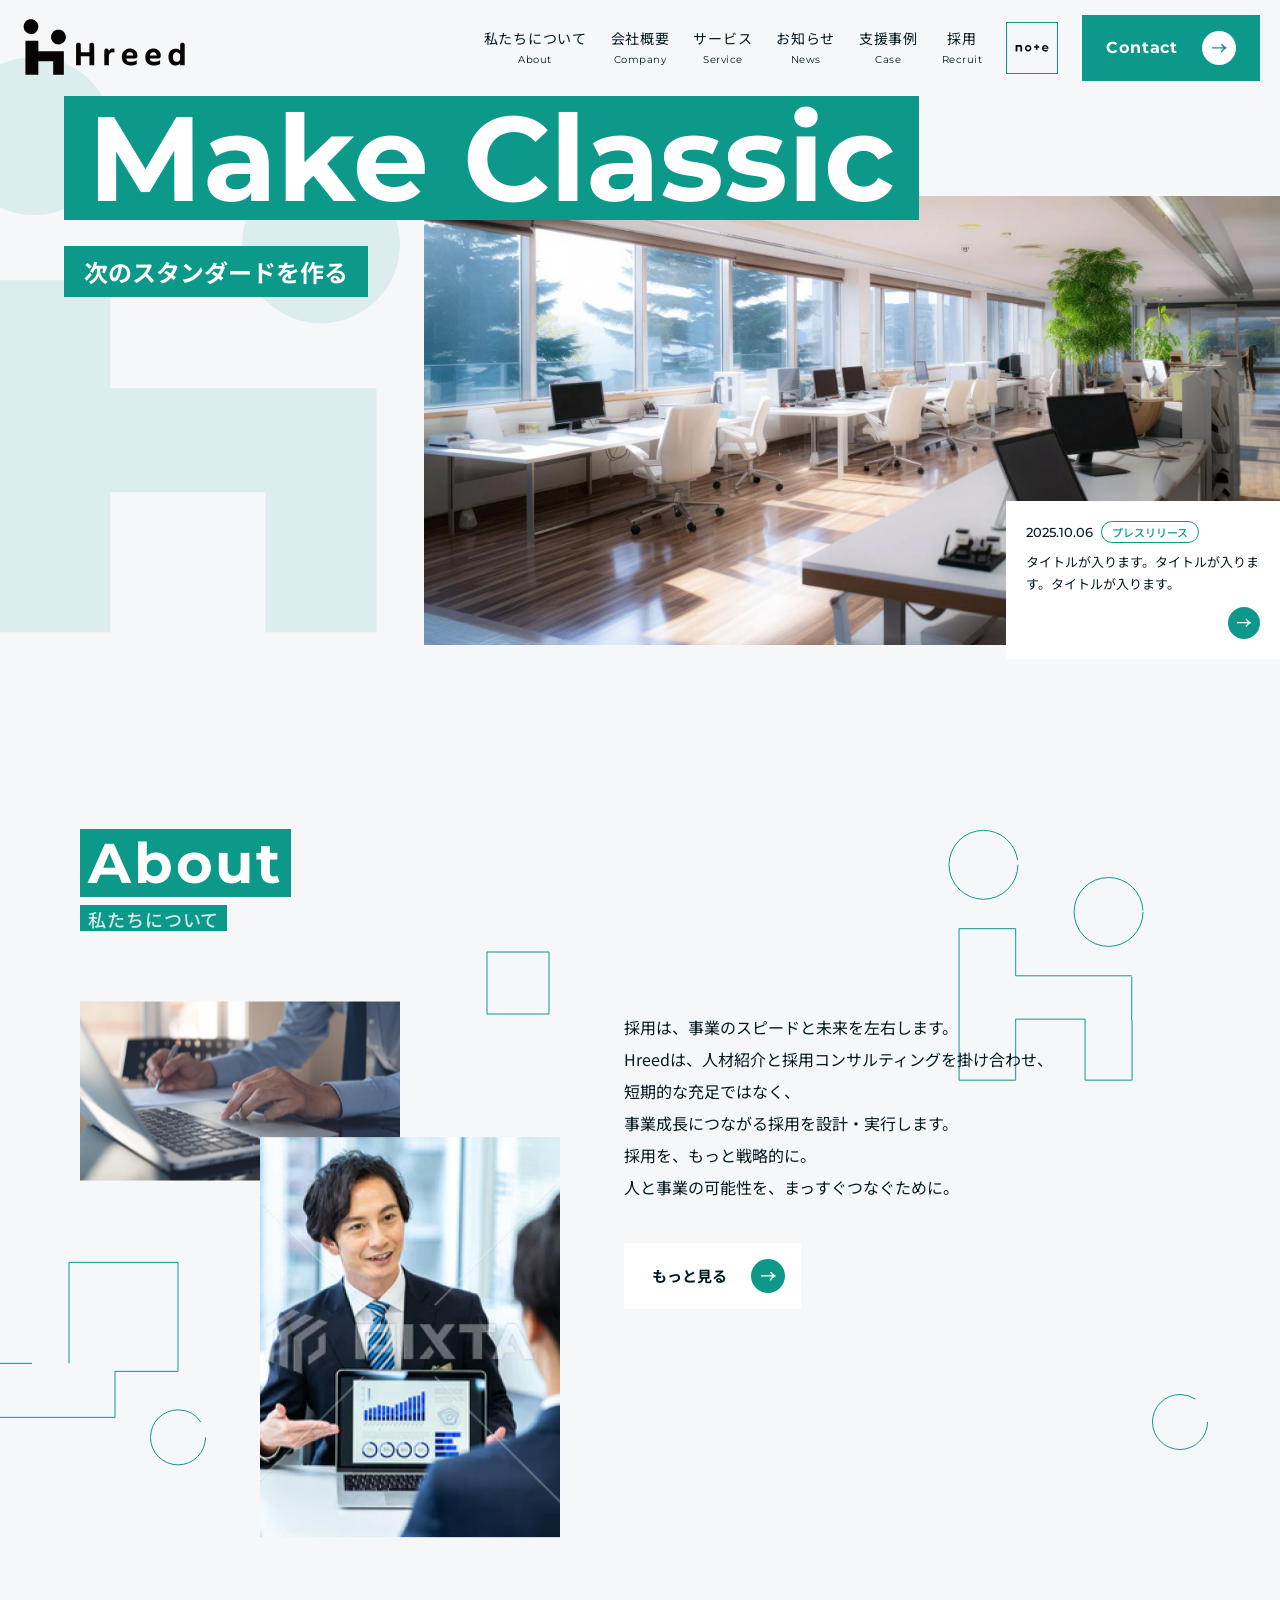
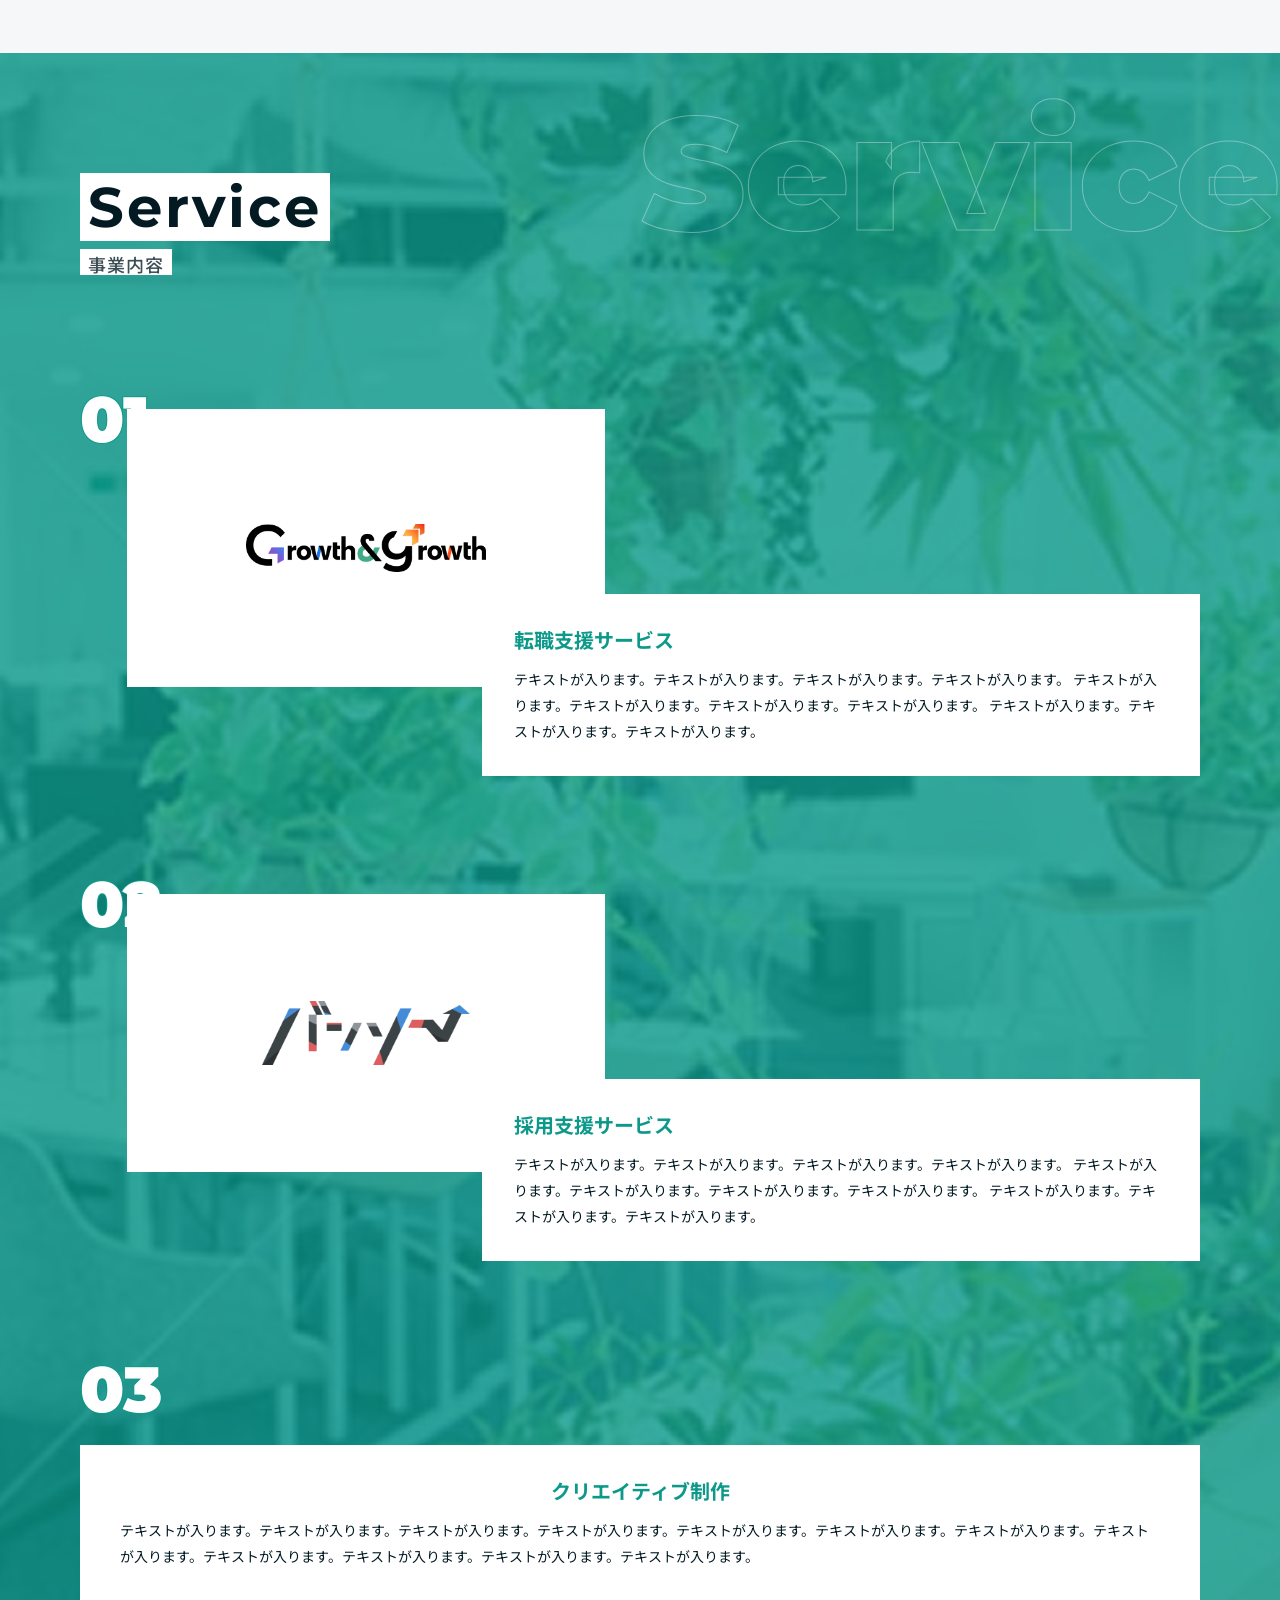
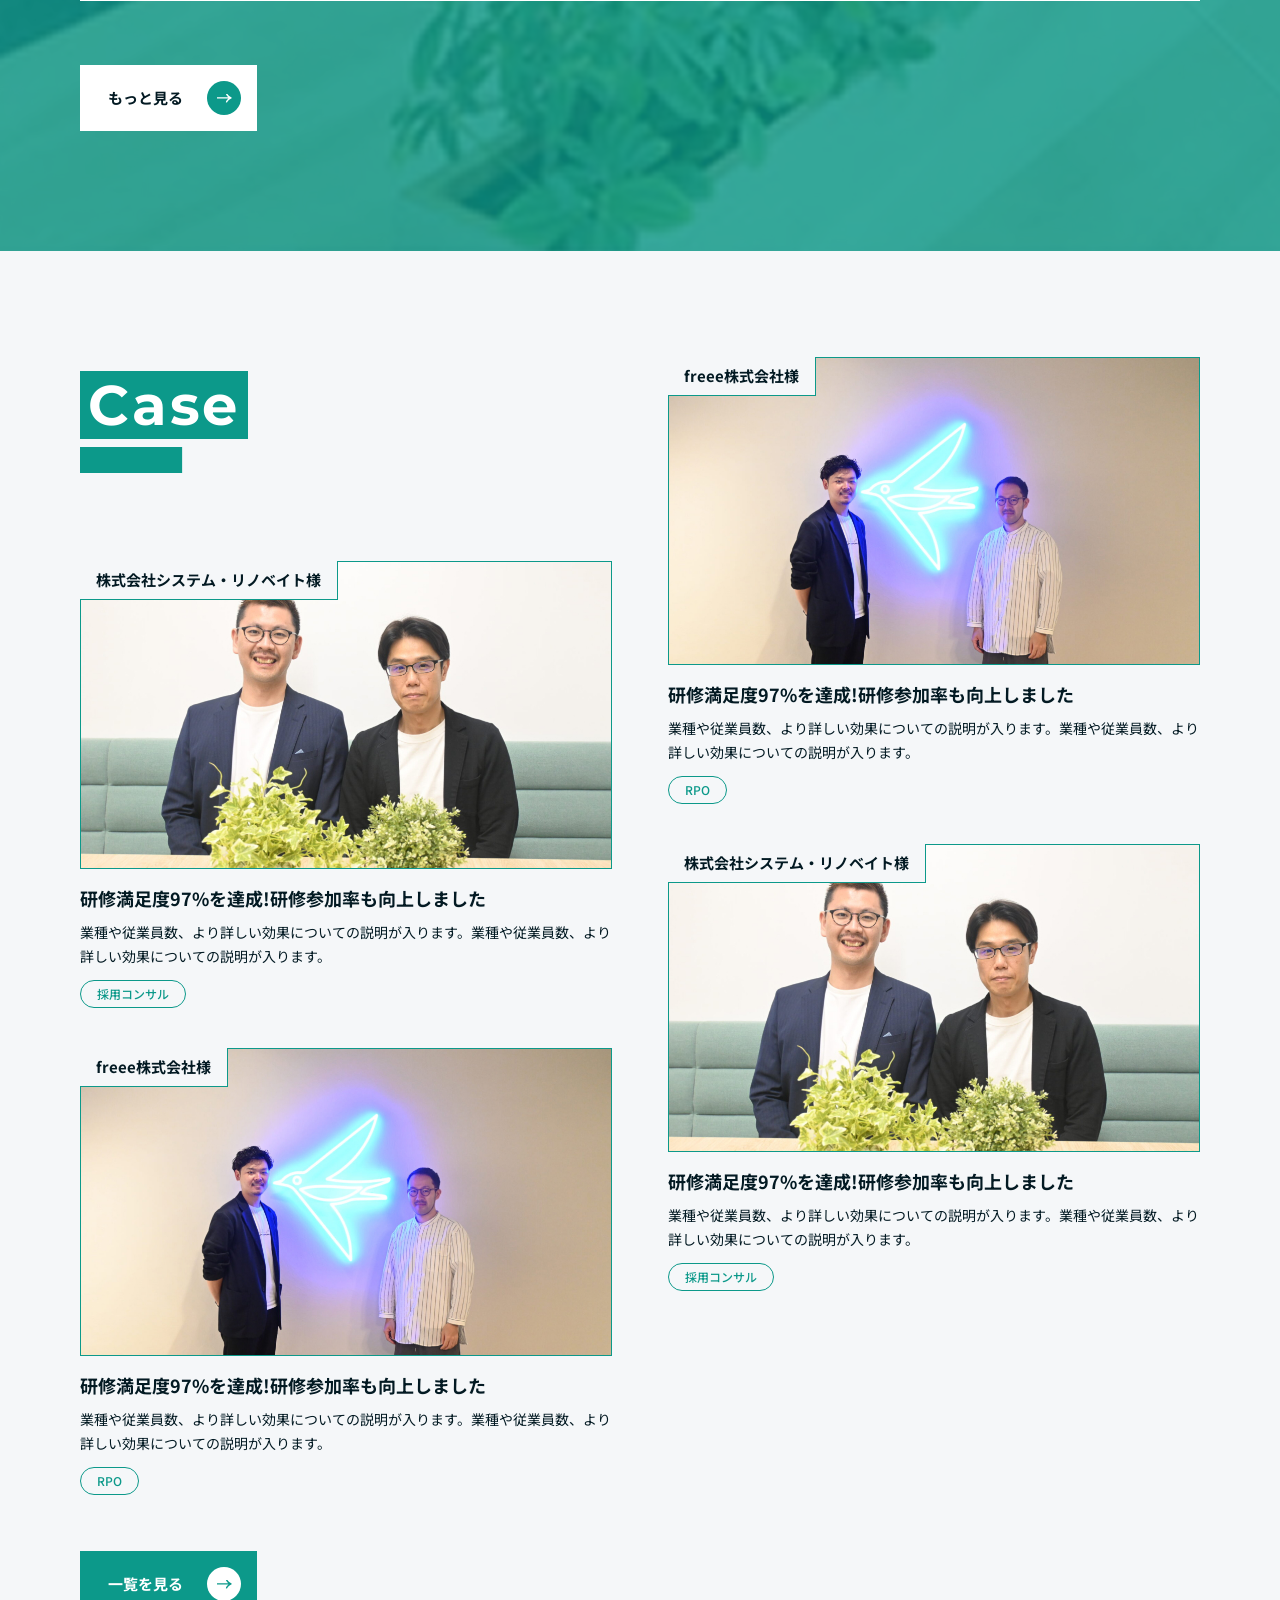
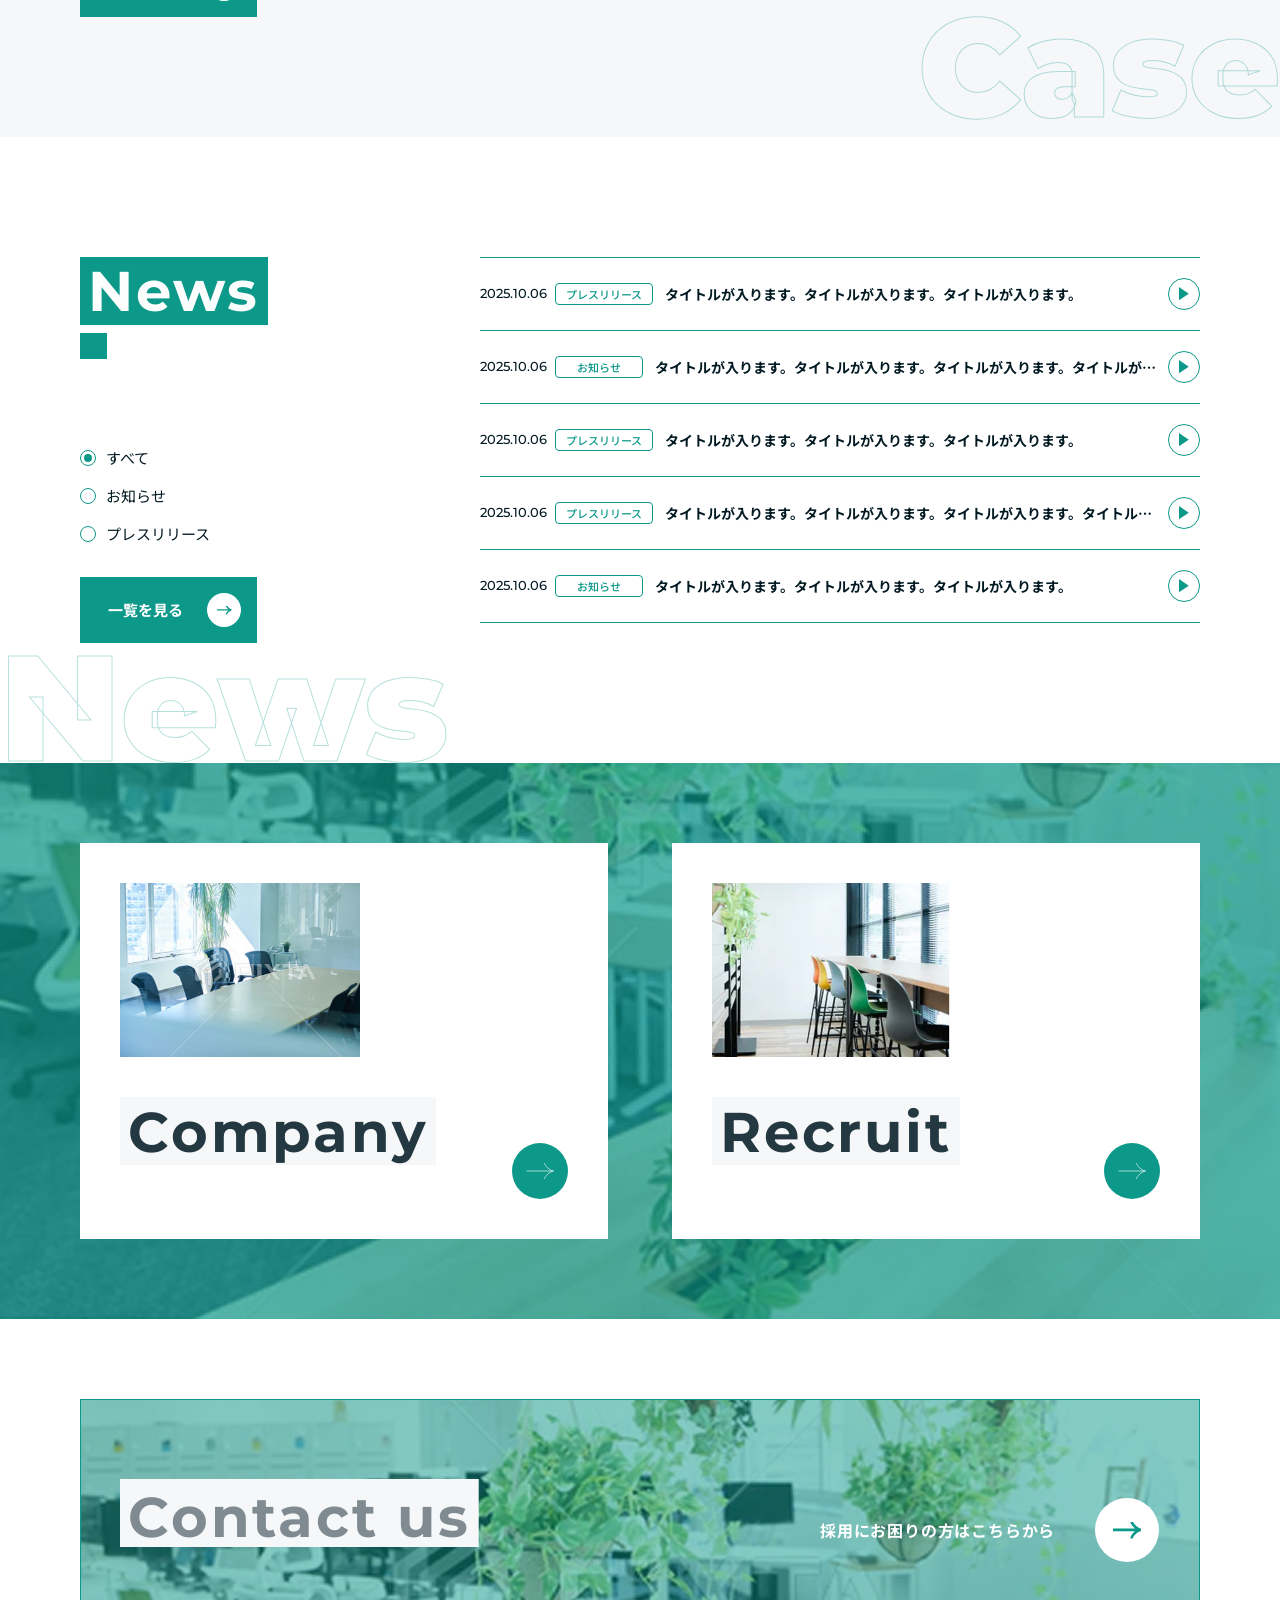
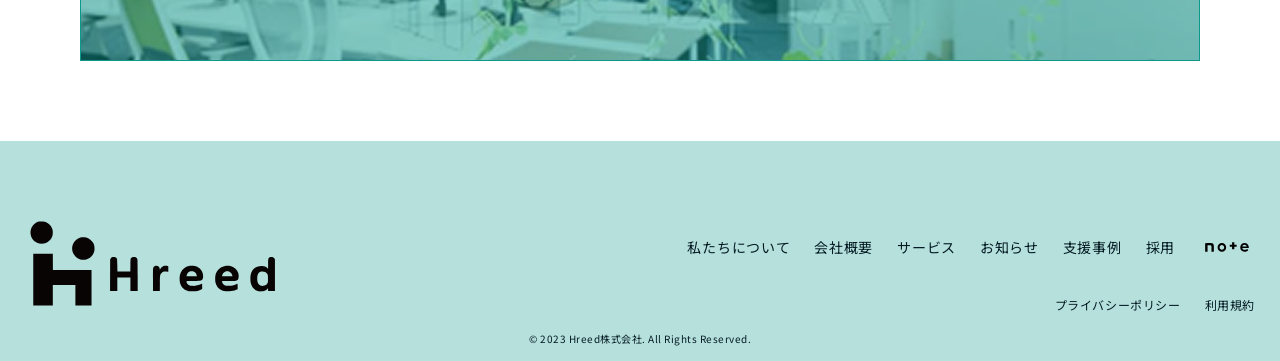
==== index.html @ 7f67ae14 "header/CTA/FV下のお知らせの矢印をもっと見るボタンと同じスライド式に統一 header__contact・header__drawer-contact・cta-banner・mv__new" ====
<!DOCTYPE html>
<html lang="ja">

<head>
  <meta charset="UTF-8">
  <meta name="viewport" content="width=device-width, initial-scale=1.0">
  <link rel="preconnect" href="https://fonts.googleapis.com">
  <link rel="preconnect" href="https://fonts.gstatic.com" crossorigin>
  <link
    href="https://fonts.googleapis.com/css2?family=Montserrat:wght@400;500;600;700;800;900&family=Noto+Sans+JP:wght@400;500;600;700&display=swap"
    rel="stylesheet">
  <link rel="stylesheet" href="./css/swiper-bundle.min.css">
  <link rel="stylesheet" href="./css/style.css">
  <title>Hreed</title>
</head>

<body>
  <div class="opening js-opening" aria-hidden="true">
    <div class="js-opening-stage opening__stage"></div>

    <div class="opening__loader js-opening-loader">
      <p class="opening__loader-percent">
        <span class="js-opening-percent">0</span><span class="opening__loader-percent-sign">%</span>
      </p>
      <div class="opening__loader-bar">
        <div class="opening__loader-bar-fill js-opening-bar-fill"></div>
      </div>
    </div>
  </div>

  <header class="header js-header">
    <div class="header__inner">
      <h1 class="header__logo">
        <a href="./index.html">
          <img src="./img/common/logo.svg" alt="Hreed">
        </a>
      </h1>

      <nav class="header__nav">
        <ul class="header__nav-list">
          <li class="header__nav-item">
            <a href="./about.html" class="header__nav-link">
              <span class="header__nav-link-ja">私たちについて</span>
              <span class="header__nav-link-en">About</span>
            </a>
          </li>
          <li class="header__nav-item">
            <a href="./company.html" class="header__nav-link">
              <span class="header__nav-link-ja">会社概要</span>
              <span class="header__nav-link-en">Company</span>
            </a>
          </li>
          <li class="header__nav-item">
            <a href="./service.html" class="header__nav-link">
              <span class="header__nav-link-ja">サービス</span>
              <span class="header__nav-link-en">Service</span>
            </a>
          </li>
          <li class="header__nav-item">
            <a href="./news.html" class="header__nav-link">
              <span class="header__nav-link-ja">お知らせ</span>
              <span class="header__nav-link-en">News</span>
            </a>
          </li>
          <li class="header__nav-item">
            <a href="./case.html" class="header__nav-link">
              <span class="header__nav-link-ja">支援事例</span>
              <span class="header__nav-link-en">Case</span>
            </a>
          </li>
          <li class="header__nav-item">
            <a href="./recruit.html" class="header__nav-link">
              <span class="header__nav-link-ja">採用</span>
              <span class="header__nav-link-en">Recruit</span>
            </a>
          </li>
        </ul>
      </nav>

      <div class="header__side">
        <a href="https://note.com/" class="header__note" target="_blank" rel="noopener noreferrer">
          <img src="./img/common/icon-note.svg" alt="note">
        </a>
        <a href="./contact.html" class="header__contact">
          Contact
          <span class="btn-more__arrow" aria-hidden="true">
            <img src="./img/common/arrow-green.svg" alt="矢印アイコン" class="btn-more__arrow-icon btn-more__arrow-icon--current">
            <img src="./img/common/arrow-green.svg" alt="" class="btn-more__arrow-icon btn-more__arrow-icon--next">
          </span>
        </a>
      </div>

      <button type="button" class="header__hamburger js-hamburger" aria-label="メニューを開閉する">
        <span class="header__hamburger-line"></span>
        <span class="header__hamburger-line"></span>
        <span class="header__hamburger-line"></span>
      </button>
    </div>

    <div class="header__drawer js-drawer">
      <nav class="header__drawer-nav">
        <ul class="header__drawer-list">
          <li class="header__drawer-item">
            <a href="./about.html" class="header__drawer-link">
              <span class="header__drawer-link-ja">私たちについて</span>
              <span class="header__drawer-link-en">About</span>
            </a>
          </li>
          <li class="header__drawer-item">
            <a href="./company.html" class="header__drawer-link">
              <span class="header__drawer-link-ja">会社概要</span>
              <span class="header__drawer-link-en">Company</span>
            </a>
          </li>
          <li class="header__drawer-item">
            <a href="./service.html" class="header__drawer-link">
              <span class="header__drawer-link-ja">サービス</span>
              <span class="header__drawer-link-en">Service</span>
            </a>
          </li>
          <li class="header__drawer-item">
            <a href="./news.html" class="header__drawer-link">
              <span class="header__drawer-link-ja">お知らせ</span>
              <span class="header__drawer-link-en">News</span>
            </a>
          </li>
          <li class="header__drawer-item">
            <a href="./case.html" class="header__drawer-link">
              <span class="header__drawer-link-ja">支援事例</span>
              <span class="header__drawer-link-en">Case</span>
            </a>
          </li>
          <li class="header__drawer-item">
            <a href="./recruit.html" class="header__drawer-link">
              <span class="header__drawer-link-ja">採用</span>
              <span class="header__drawer-link-en">Recruit</span>
            </a>
          </li>
        </ul>
      </nav>

      <div class="header__drawer-side">
        <a href="https://note.com/" class="header__drawer-note" target="_blank" rel="noopener noreferrer">
          <img src="./img/common/icon-note.svg" alt="note">
        </a>
        <a href="./contact.html" class="header__drawer-contact">
          Contact
          <span class="btn-more__arrow" aria-hidden="true">
            <img src="./img/common/arrow-green.svg" alt="矢印アイコン" class="btn-more__arrow-icon btn-more__arrow-icon--current">
            <img src="./img/common/arrow-green.svg" alt="" class="btn-more__arrow-icon btn-more__arrow-icon--next">
          </span>
        </a>
      </div>
    </div>
  </header>

  <main>
  <!-- ================= MV ================= -->
  <section class="mv">
    <img class="mv__deco" src="./img/top/mv-deco.svg" alt="" aria-hidden="true">

    <div class="mv__inner">
      <h1 class="mv__head">Make Classic</h1>

      <div class="mv__row">
        <p class="mv__tag">次のスタンダードを作る</p>

        <div class="mv__media">
          <img class="mv__photo" src="./img/top/mv-photo.jpg" alt="Hreedのオフィス風景">

          <div class="mv__news">
            <div class="mv__news-meta">
              <time class="mv__news-date">2025.10.06</time>
              <span class="mv__news-tag">プレスリリース</span>
            </div>
            <p class="mv__news-text">タイトルが入ります。タイトルが入ります。タイトルが入ります。</p>
            <span class="mv__news-arrow btn-more__arrow" aria-hidden="true">
              <img src="./img/common/arrow-white.svg" alt="" class="btn-more__arrow-icon btn-more__arrow-icon--current">
              <img src="./img/common/arrow-white.svg" alt="" class="btn-more__arrow-icon btn-more__arrow-icon--next">
            </span>
          </div>
        </div>
      </div>
    </div>
  </section>

  <!-- ================= About ================= -->
  <section class="about">
    <div class="inner about__inner">
      <div class="about__deco" aria-hidden="true">
        <svg class="about__deco-svg about__deco-svg--square" viewBox="0 0 64 64">
          <rect class="js-draw" x="1" y="1" width="62" height="62" />
        </svg>

        <svg class="about__deco-svg about__deco-svg--top" viewBox="0 0 194 251">
          <path class="js-draw"
            d="M182.726 145.442H66.6885V98.3027H10.0654V249.811H66.6885V188.77H136.052V249.771H183.052V189.771H182.726V145.442Z" />
          <circle class="js-draw" cx="159.552" cy="81.589" r="34.448" />
          <circle class="js-draw" cx="34.448" cy="34.448" r="34.448" />
        </svg>

        <svg class="about__deco-svg about__deco-svg--bottom" viewBox="0 0 246 203">
          <path class="js-draw" d="M109 101V0H218V109H155V155H0V101H109Z" />
          <circle class="js-draw" cx="218" cy="175" r="27.5" />
        </svg>

        <svg class="about__deco-svg about__deco-svg--lone" viewBox="0 0 56 56">
          <circle class="js-draw" cx="28" cy="28" r="27.5" />
        </svg>
      </div>

      <div class="about__head sec-title">
        <h2 class="sec-title__en"><span class="sec-title__text">About</span></h2>
        <p class="sec-title__ja"><span class="sec-title__text">私たちについて</span></p>
      </div>

      <div class="about__body">
        <div class="about__photos">
          <img class="about__photo about__photo--1" src="./img/top/about-photo-sub.jpg" alt="">
          <img class="about__photo about__photo--2" src="./img/top/about-photo-main.jpg" alt="採用コンサルティングの様子">
        </div>

        <div class="about__content">
          <p class="about__text">
            採用は、事業のスピードと未来を左右します。<br>
            Hreedは、人材紹介と採用コンサルティングを掛け合わせ、<br>
            短期的な充足ではなく、<br>
            事業成長につながる採用を設計・実行します。<br>
            採用を、もっと戦略的に。<br>
            人と事業の可能性を、まっすぐつなぐために。
          </p>
          <a href="#" class="about__more btn-more">
            もっと見る
            <span class="btn-more__arrow" aria-hidden="true">
              <img src="./img/common/arrow-white.svg" alt="矢印アイコン" class="btn-more__arrow-icon btn-more__arrow-icon--current">
              <img src="./img/common/arrow-white.svg" alt="" class="btn-more__arrow-icon btn-more__arrow-icon--next">
            </span>
          </a>
        </div>
      </div>
    </div>
  </section>

  <!-- ================= Service ================= -->
  <section class="service">
    <div class="service__bg">
      <img class="service__bg-img" src="./img/top/service-bg.jpg" alt="">
    </div>
    <p class="service__watermark" aria-hidden="true">Service</p>

    <div class="inner">
      <div class="service__head sec-title sec-title--reverse">
        <h2 class="sec-title__en"><span class="sec-title__text">Service</span></h2>
        <p class="sec-title__ja"><span class="sec-title__text">事業内容</span></p>
      </div>

      <ul class="service__list">
        <li class="service__item">
          <span class="service__num">01</span>
          <div class="service__cards">
            <div class="service__logo">
              <img class="service__logo-img" src="./img/top/service-logo-growth.png" alt="Growth&amp;Growth">
            </div>
            <div class="service__body">
              <h3 class="service__body-title">転職支援サービス</h3>
              <p class="service__body-text">
                テキストが入ります。テキストが入ります。テキストが入ります。テキストが入ります。
                テキストが入ります。テキストが入ります。テキストが入ります。テキストが入ります。
                テキストが入ります。テキストが入ります。テキストが入ります。
              </p>
            </div>
          </div>
        </li>

        <li class="service__item">
          <span class="service__num">02</span>
          <div class="service__cards">
            <div class="service__logo">
              <img class="service__logo-img" src="./img/top/service-logo-banson.png" alt="バーソン">
            </div>
            <div class="service__body">
              <h3 class="service__body-title">採用支援サービス</h3>
              <p class="service__body-text">
                テキストが入ります。テキストが入ります。テキストが入ります。テキストが入ります。
                テキストが入ります。テキストが入ります。テキストが入ります。テキストが入ります。
                テキストが入ります。テキストが入ります。テキストが入ります。
              </p>
            </div>
          </div>
        </li>

        <li class="service__item service__item--wide">
          <span class="service__num">03</span>
          <div class="service__body service__body--wide">
            <h3 class="service__body-title service__body-title--center">クリエイティブ制作</h3>
            <p class="service__body-text">
              テキストが入ります。テキストが入ります。テキストが入ります。テキストが入ります。テキストが入ります。テキストが入ります。テキストが入ります。テキストが入ります。テキストが入ります。テキストが入ります。テキストが入ります。テキストが入ります。
            </p>
          </div>
        </li>
      </ul>

      <a href="#" class="service__more btn-more">
        もっと見る
        <span class="btn-more__arrow" aria-hidden="true">
          <img src="./img/common/arrow-white.svg" alt="矢印アイコン" class="btn-more__arrow-icon btn-more__arrow-icon--current">
          <img src="./img/common/arrow-white.svg" alt="" class="btn-more__arrow-icon btn-more__arrow-icon--next">
        </span>
      </a>
    </div>
  </section>

  <!-- ================= Case ================= -->
  <section class="case">
    <div class="inner">
      <div class="case__head sec-title">
        <h2 class="sec-title__en"><span class="sec-title__text">Case</span></h2>
        <p class="sec-title__ja"><span class="sec-title__text">ご支援事例</span></p>
      </div>

      <div class="case__grid">
        <div class="case__col">
          <article class="case__card">
            <p class="case__client">株式会社システム・リノベイト様</p>
            <img class="case__photo" src="./img/top/case-photo-systemrenovate.jpg" alt="株式会社システム・リノベイト様">
            <h3 class="case__card-title">研修満足度97%を達成!研修参加率も向上しました</h3>
            <p class="case__card-text">業種や従業員数、より詳しい効果についての説明が入ります。業種や従業員数、より詳しい効果についての説明が入ります。</p>
            <span class="case__pill">採用コンサル</span>
          </article>

          <article class="case__card">
            <p class="case__client">freee株式会社様</p>
            <img class="case__photo" src="./img/top/case-photo-freee.jpg" alt="freee株式会社様">
            <h3 class="case__card-title">研修満足度97%を達成!研修参加率も向上しました</h3>
            <p class="case__card-text">業種や従業員数、より詳しい効果についての説明が入ります。業種や従業員数、より詳しい効果についての説明が入ります。</p>
            <span class="case__pill">RPO</span>
          </article>
        </div>

        <div class="case__col case__col--offset">
          <article class="case__card">
            <p class="case__client">freee株式会社様</p>
            <img class="case__photo" src="./img/top/case-photo-freee.jpg" alt="freee株式会社様">
            <h3 class="case__card-title">研修満足度97%を達成!研修参加率も向上しました</h3>
            <p class="case__card-text">業種や従業員数、より詳しい効果についての説明が入ります。業種や従業員数、より詳しい効果についての説明が入ります。</p>
            <span class="case__pill">RPO</span>
          </article>

          <article class="case__card">
            <p class="case__client">株式会社システム・リノベイト様</p>
            <img class="case__photo" src="./img/top/case-photo-systemrenovate.jpg" alt="株式会社システム・リノベイト様">
            <h3 class="case__card-title">研修満足度97%を達成!研修参加率も向上しました</h3>
            <p class="case__card-text">業種や従業員数、より詳しい効果についての説明が入ります。業種や従業員数、より詳しい効果についての説明が入ります。</p>
            <span class="case__pill">採用コンサル</span>
          </article>
        </div>
      </div>

      <a href="#" class="case__more btn-more btn-more--solid">
        一覧を見る
        <span class="btn-more__arrow" aria-hidden="true">
          <img src="./img/common/arrow-green.svg" alt="矢印アイコン" class="btn-more__arrow-icon btn-more__arrow-icon--current">
          <img src="./img/common/arrow-green.svg" alt="" class="btn-more__arrow-icon btn-more__arrow-icon--next">
        </span>
      </a>
    </div>
    <p class="case__watermark" aria-hidden="true">Case</p>
  </section>

  <!-- ================= News ================= -->
  <section class="news">
    <div class="inner">
      <div class="news__grid">
        <div class="news__side">
          <div class="news__head sec-title">
            <h2 class="sec-title__en"><span class="sec-title__text">News</span></h2>
            <p class="sec-title__ja"><span class="sec-title__text">お知らせ</span></p>
          </div>

          <ul class="news__filter">
            <li class="news__filter-item">
              <label class="news__filter-label">
                <input type="radio" name="news-category" class="news__filter-input" checked>
                <span class="news__filter-radio" aria-hidden="true"></span>
                すべて
              </label>
            </li>
            <li class="news__filter-item">
              <label class="news__filter-label">
                <input type="radio" name="news-category" class="news__filter-input">
                <span class="news__filter-radio" aria-hidden="true"></span>
                お知らせ
              </label>
            </li>
            <li class="news__filter-item">
              <label class="news__filter-label">
                <input type="radio" name="news-category" class="news__filter-input">
                <span class="news__filter-radio" aria-hidden="true"></span>
                プレスリリース
              </label>
            </li>
          </ul>

          <a href="#" class="news__more btn-more btn-more--solid">
            一覧を見る
            <span class="btn-more__arrow" aria-hidden="true">
              <img src="./img/common/arrow-green.svg" alt="矢印アイコン" class="btn-more__arrow-icon btn-more__arrow-icon--current">
              <img src="./img/common/arrow-green.svg" alt="" class="btn-more__arrow-icon btn-more__arrow-icon--next">
            </span>
          </a>
        </div>

        <ul class="news__list">
          <li class="news__item">
            <a href="#" class="news__item-link">
              <div class="news__item-meta">
                <time class="news__item-date">2025.10.06</time>
                <span class="news__item-tag">プレスリリース</span>
              </div>
              <p class="news__item-text">タイトルが入ります。タイトルが入ります。タイトルが入ります。</p>
              <span class="news__item-arrow" aria-hidden="true"></span>
            </a>
          </li>
          <li class="news__item">
            <a href="#" class="news__item-link">
              <div class="news__item-meta">
                <time class="news__item-date">2025.10.06</time>
                <span class="news__item-tag">お知らせ</span>
              </div>
              <p class="news__item-text">タイトルが入ります。タイトルが入ります。タイトルが入ります。タイトルが入ります。</p>
              <span class="news__item-arrow" aria-hidden="true"></span>
            </a>
          </li>
          <li class="news__item">
            <a href="#" class="news__item-link">
              <div class="news__item-meta">
                <time class="news__item-date">2025.10.06</time>
                <span class="news__item-tag">プレスリリース</span>
              </div>
              <p class="news__item-text">タイトルが入ります。タイトルが入ります。タイトルが入ります。</p>
              <span class="news__item-arrow" aria-hidden="true"></span>
            </a>
          </li>
          <li class="news__item">
            <a href="#" class="news__item-link">
              <div class="news__item-meta">
                <time class="news__item-date">2025.10.06</time>
                <span class="news__item-tag">プレスリリース</span>
              </div>
              <p class="news__item-text">タイトルが入ります。タイトルが入ります。タイトルが入ります。タイトルが入ります。</p>
              <span class="news__item-arrow" aria-hidden="true"></span>
            </a>
          </li>
          <li class="news__item">
            <a href="#" class="news__item-link">
              <div class="news__item-meta">
                <time class="news__item-date">2025.10.06</time>
                <span class="news__item-tag">お知らせ</span>
              </div>
              <p class="news__item-text">タイトルが入ります。タイトルが入ります。タイトルが入ります。</p>
              <span class="news__item-arrow" aria-hidden="true"></span>
            </a>
          </li>
        </ul>
      </div>
    </div>
    <p class="news__watermark" aria-hidden="true">News</p>
  </section>

  <!-- ================= Link cards (Company / Recruit) ================= -->
  <section class="link-cards">
    <div class="link-cards__inner inner">
      <ul class="link-cards__list">
        <li class="link-cards__item">
          <a href="./company.html" class="link-cards__card">
            <div class="link-cards__photo">
              <img src="./img/company/mv-photo.jpg" alt="Company">
            </div>
            <div class="link-cards__foot">
              <div class="sec-title sec-title--reverse">
                <h3 class="sec-title__en"><span class="sec-title__text">Company</span></h3>
                <p class="sec-title__ja"><span class="sec-title__text">会社概要</span></p>
              </div>
              <span class="arrow-btn">
                <img src="./img/common/icon-arrow_grn.svg" alt="矢印アイコン">
              </span>
            </div>
          </a>
        </li>

        <li class="link-cards__item">
          <a href="./recruit.html" class="link-cards__card">
            <div class="link-cards__photo">
              <img src="./img/common/link-recruit.jpg" alt="Recruit">
            </div>
            <div class="link-cards__foot">
              <div class="sec-title sec-title--reverse">
                <h3 class="sec-title__en"><span class="sec-title__text">Recruit</span></h3>
                <p class="sec-title__ja"><span class="sec-title__text">採用情報</span></p>
              </div>
              <span class="arrow-btn">
                <img src="./img/common/icon-arrow_grn.svg" alt="矢印アイコン">
              </span>
            </div>
          </a>
        </li>
      </ul>
    </div>
  </section>

  <!-- ================= CTA banner (Contact) ================= -->
  <section class="cta-banner">
    <div class="cta-banner__inner inner">
      <a href="./contact.html" class="cta-banner__link">
        <img src="./img/common/cta-bg.png" alt="お問い合わせ背景" class="cta-banner__bg">

        <div class="cta-banner__wrapper">
          <div class="sec-title sec-title--reverse cta-banner__title">
            <h2 class="sec-title__en"><span class="sec-title__text">Contact us</span></h2>
            <p class="sec-title__ja"><span class="sec-title__text">お問い合わせ</span></p>
          </div>

          <div class="cta-banner__note">
            <p class="cta-banner__text">採用にお困りの方はこちらから</p>
            <span class="btn-more__arrow" aria-hidden="true">
              <img src="./img/common/arrow-green.svg" alt="矢印アイコン" class="btn-more__arrow-icon btn-more__arrow-icon--current">
              <img src="./img/common/arrow-green.svg" alt="" class="btn-more__arrow-icon btn-more__arrow-icon--next">
            </span>
          </div>
        </div>
      </a>
    </div>
  </section>
  </main>

  <footer class="footer">
    <div class="footer__inner inner">
      <div class="footer__top">
        <h2 class="footer__logo">
          <a href="./index.html">
            <img src="./img/common/logo.svg" alt="Hreed">
          </a>
        </h2>

        <div class="footer__wrap">
          <nav class="footer__nav">
            <ul class="footer__nav-list">
              <li class="footer__nav-item"><a href="./about.html">私たちについて</a></li>
              <li class="footer__nav-item"><a href="./company.html">会社概要</a></li>
              <li class="footer__nav-item"><a href="./service.html">サービス</a></li>
              <li class="footer__nav-item"><a href="./news.html">お知らせ</a></li>
              <li class="footer__nav-item"><a href="./case.html">支援事例</a></li>
              <li class="footer__nav-item"><a href="./recruit.html">採用</a></li>
              <li class="footer__nav-item"><a href="https://note.com/" target="_blank" rel="noopener noreferrer"><img src="./img/common/icon-note.svg" alt="note"></a></li>
            </ul>
          </nav>

          <ul class="footer__legal">
            <li class="footer__legal-item"><a href="./privacy.html">プライバシーポリシー</a></li>
            <li class="footer__legal-item"><a href="./terms.html">利用規約</a></li>
          </ul>
        </div>
      </div>

      <p class="footer__copyright">&copy; 2023 Hreed株式会社. All Rights Reserved.</p>
    </div>
  </footer>

  <script src="https://code.jquery.com/jquery-3.7.1.min.js"></script>
  <script src="./js/script.js"></script>
  <script src="./js/gsap.js"></script>
  <script src="./js/ScrollTrigger.js"></script>
  <script src="./js/about-animation.js"></script>
  <script src="./js/sec-title-animation.js"></script>
  <script src="./js/vendor/three.min.js"></script>
  <script src="./js/vendor/SVGLoader.js"></script>
  <script src="./js/opening-logo.js"></script>
  <script src="./js/opening-animation.js"></script>
</body>

</html>
---- css/style.css ----
@charset "UTF-8";
/*--------------------------
文字に対して、一括でfont-size、line-height、letter-spacing、font-weightを指定する
---------------------------*/
/*--------------------------
文字に対して、一括でfont-size、line-height、letter-spacing、font-weightを指定する
line-heightが％の場合
---------------------------*/
/*--------------------------------
    remの換算
--------------------------------*/
/*--------------------------------
    vwにする
--------------------------------*/
/*--------------------------------
    親要素に対する割合
--------------------------------*/
/*--------------------------------
    親要素に対する割合
--------------------------------*/
/*--------------------------------
背景のグラデーション
--------------------------------*/
/*--------------------------------
一次関数
画面幅 1440pxの時は、120pxで、そこからどんどん小さくなり、1000pxの時に20pxになるという実装の際に使える関数。
--------------------------------*/
/*--------------------------------
一次関数（最大値、最小値付き）
画面幅 1440pxの時は、120pxで、そこからどんどん小さくなり、1000pxの時に20pxになるという実装の際に使える関数。
--------------------------------*/
/*--------------------------------
擬似要素の背景
--------------------------------*/
/*--------------------------------
三角形
--------------------------------*/
/*--------------------------------
リキッドの設定
--------------------------------*/
html {
  font-size: 16px;
}
@media (max-width: 1120px) {
  html {
    font-size: 1.4285714286vw;
  }
}
@media (max-width: 767px) {
  html {
    font-size: 16px;
  }
}
@media (max-width: 375px) {
  html {
    font-size: 4.2666666667vw;
  }
}

/*--------------------------
  フォント読み込み
---------------------------*/
body {
  font-family: "Noto Sans JP", sans-serif;
  color: #031A23;
}

*,
*::before,
*::after {
  box-sizing: border-box;
}

/* Remove default padding */
ul,
ol {
  padding: 0;
}

/* Remove default margin */
body,
h1,
h2,
h3,
h4,
p,
ul,
ol,
figure,
blockquote,
dl,
dd {
  margin: 0;
}

/* Set core root defaults */
html {
  scroll-behavior: smooth;
}

/* Set core body defaults */
body {
  min-height: 100vh;
  text-rendering: optimizeSpeed;
  line-height: 1.5;
}

/* Remove list styles on ul, ol elements with a class attribute */
ul,
ol {
  list-style: none;
}

a {
  text-decoration: none;
  color: inherit;
  transition: all ease 0.3s;
}

a:hover {
  opacity: 0.8;
}

/* A elements that don't have a class get default styles */
a:not([class]) {
  text-decoration-skip-ink: auto;
}

/* Make images easier to work with */
img {
  max-width: 100%;
  display: block;
  width: 100%;
}

/* Natural flow and rhythm in articles by default */
/* Inherit fonts for inputs and buttons */
input,
button,
textarea,
select {
  font: inherit;
}

/* Blur images when they have no alt attribute */
img:not([alt]) {
  filter: blur(10px);
}

/* フォームリセット */
input,
button,
select,
textarea {
  -webkit-appearance: none;
  -moz-appearance: none;
  appearance: none;
  background: transparent;
  border: none;
  border-radius: 0;
  font: inherit;
  outline: none;
}

textarea {
  resize: vertical;
}

input[type=checkbox],
input[type=radio] {
  display: none;
}

input[type=submit],
input[type=button],
label,
button,
select {
  cursor: pointer;
}

select::-ms-expand {
  display: none;
}

.inner {
  width: 100%;
  padding-right: 25px;
  padding-left: 25px;
  margin-right: auto;
  margin-left: auto;
  max-width: 1170px;
}
@media screen and (max-width: 768px) {
  .inner {
    max-width: 500px;
    padding-right: 15px;
    padding-left: 15px;
  }
}

br.pc {
  display: block;
}
@media screen and (max-width: 768px) {
  br.pc {
    display: none;
  }
}

br.sp {
  display: none;
}
@media screen and (max-width: 768px) {
  br.sp {
    display: block;
  }
}

/* ==================================================
*  opening animation
================================================== */
html.is-opening,
html.is-opening body {
  overflow: hidden;
}

.opening {
  position: fixed;
  z-index: 9999;
  top: 0;
  right: 0;
  bottom: 0;
  left: 0;
  display: grid;
  background-color: #ffffff;
}

.opening__stage {
  grid-area: 1/1;
  width: 100%;
  height: 100%;
}

.opening__stage canvas {
  display: block;
}

.opening__loader {
  grid-area: 1/1;
  align-self: end;
  justify-self: center;
  padding-bottom: 14vh;
  display: flex;
  flex-direction: column;
  align-items: center;
  gap: 0.875rem;
}
@media screen and (max-width: 768px) {
  .opening__loader {
    padding-bottom: 10vh;
  }
}

.opening__loader-percent {
  display: flex;
  align-items: baseline;
  font-family: "Montserrat", sans-serif;
  color: #031A23;
  font-size: 1.25rem;
  line-height: 1.2;
  letter-spacing: 0.02em;
  font-weight: 600;
}

.opening__loader-percent-sign {
  margin-left: 0.125rem;
  font-size: 0.75rem;
  line-height: 1.3333333333;
  letter-spacing: 0.02em;
  font-weight: 500;
}

.opening__loader-bar {
  overflow: hidden;
  width: 10rem;
  height: 0.125rem;
  background-color: rgba(3, 26, 35, 0.12);
}

.opening__loader-bar-fill {
  width: 0%;
  height: 100%;
  background-color: #031A23;
}

/* ==================================================
*  header
================================================== */
.header {
  position: fixed;
  z-index: 900;
  top: 0;
  right: 0;
  left: 0;
  transition: background-color 0.3s ease;
  height: 6rem;
}
@media screen and (max-width: 768px) {
  .header {
    height: 3.75rem;
  }
}

body.is-no-mv,
.is-no-mv .header {
  background-color: #F5F7F9;
}

.header.is-scrolled {
  background-color: #fff;
}

.header__inner {
  height: inherit;
  display: flex;
  align-items: center;
  justify-content: space-between;
  gap: 1.5rem;
  max-width: 82.5rem;
  width: 100%;
  margin-left: auto;
  margin-right: auto;
  padding: 0 1.25rem;
}
@media screen and (max-width: 768px) {
  .header__inner {
    padding-top: 0.875rem;
    padding-bottom: 0.875rem;
    gap: 1rem;
  }
}

.header__logo {
  max-width: 10.625rem;
  width: 100%;
  flex-shrink: 0;
}
@media screen and (max-width: 768px) {
  .header__logo {
    max-width: 6rem;
  }
}

.header__logo img {
  width: 100%;
  height: auto;
}

.header__nav {
  margin-left: auto;
}
@media screen and (max-width: 768px) {
  .header__nav {
    display: none;
  }
}

.header__nav-list {
  display: flex;
  align-items: center;
  gap: 1.5rem;
}

.header__nav-link {
  display: flex;
  flex-direction: column;
  align-items: center;
  gap: 0.5rem;
  color: #031A23;
  position: relative;
}
.header__nav-link::after {
  content: "";
  position: absolute;
  left: 50%;
  bottom: -0.5rem;
  width: 0;
  height: 0.125rem;
  background-color: #0c998a;
  transform: translateX(-50%);
  transition: width 0.3s ease;
}
.header__nav-link:hover::after {
  width: 100%;
}

.header__nav-link-ja {
  font-size: 0.875rem;
  line-height: 1.1428571429;
  letter-spacing: 0.05em;
  font-weight: 400;
}

.header__nav-link-en {
  font-family: "Montserrat", sans-serif;
  font-size: 0.625rem;
  line-height: 1.2;
  letter-spacing: 0.05em;
  font-weight: 400;
}

.header__side {
  display: flex;
  align-items: center;
  gap: 1.5rem;
  flex-shrink: 0;
}
@media screen and (max-width: 768px) {
  .header__side {
    display: none;
  }
}

.header__note {
  max-width: 3.25rem;
  width: 100%;
  flex-shrink: 0;
  border: 1px solid #0c998a;
  padding: 0.25rem;
}

.header__note img {
  width: 100%;
  height: auto;
  border-radius: 50%;
}

.header__contact {
  display: flex;
  align-items: center;
  justify-content: center;
  gap: 1.5rem;
  padding: 1rem 1.5rem;
  background-color: #0c998a;
  color: #ffffff;
  font-family: "Montserrat", sans-serif;
  white-space: nowrap;
  font-size: 1rem;
  line-height: 1.25;
  letter-spacing: 0.05em;
  font-weight: 700;
}

.header__hamburger {
  display: none;
  flex-direction: column;
  align-items: center;
  gap: 0.375rem;
  padding: 0.625rem;
  cursor: pointer;
  position: relative;
  z-index: 801;
}
@media screen and (max-width: 768px) {
  .header__hamburger {
    display: flex;
  }
}

.header__hamburger-line {
  width: 1.5rem;
  height: 0.125rem;
  border-radius: 0.125rem;
  background-color: #031A23;
  transition: transform 0.3s ease, opacity 0.3s ease;
}

.header__hamburger.is-open .header__hamburger-line:nth-child(1) {
  transform: translateY(0.5rem) rotate(45deg);
}

.header__hamburger.is-open .header__hamburger-line:nth-child(2) {
  opacity: 0;
}

.header__hamburger.is-open .header__hamburger-line:nth-child(3) {
  transform: translateY(-0.5rem) rotate(-45deg);
}

.header__drawer {
  padding-top: 6.25rem;
  padding-bottom: 2.5rem;
  position: fixed;
  z-index: 800;
  top: 0;
  right: -100%;
  bottom: 0;
  width: 85%;
  max-width: 20rem;
  background-color: rgba(255, 255, 255, 0.97);
  box-shadow: -0.125rem 0 1.25rem rgba(0, 0, 0, 0.1);
  overflow-y: auto;
  transition: right 0.5s ease;
  display: none;
}
@media screen and (max-width: 768px) {
  .header__drawer {
    display: block;
  }
}

.header__drawer.is-open {
  right: 0;
}

.header__drawer-link {
  padding: 1rem 1.5rem;
  display: flex;
  align-items: baseline;
  gap: 0.625rem;
  color: #031A23;
}

.header__drawer-link-ja {
  font-size: 0.9375rem;
  line-height: 1.2;
  letter-spacing: 0.05em;
  font-weight: 400;
}

.header__drawer-link-en {
  font-family: "Montserrat", sans-serif;
  font-size: 0.625rem;
  line-height: 1.2;
  letter-spacing: 0.05em;
  font-weight: 400;
}

.header__drawer-side {
  margin-top: 1rem;
  padding-right: 1.5rem;
  padding-left: 1.5rem;
  display: flex;
  align-items: center;
  gap: 1rem;
}

.header__drawer-note {
  max-width: 2.625rem;
  width: 100%;
  flex-shrink: 0;
  border: 1px solid #0c998a;
  padding: 0.25rem;
}

.header__drawer-note img {
  width: 100%;
  height: auto;
  border-radius: 50%;
}

.header__drawer-contact {
  flex: 1;
  display: flex;
  align-items: center;
  justify-content: center;
  gap: 1.5rem;
  padding: 0.6875rem 1.375rem;
  background-color: #0c998a;
  color: #ffffff;
  font-family: "Montserrat", sans-serif;
  white-space: nowrap;
  font-size: 0.875rem;
  line-height: 1.2857142857;
  letter-spacing: 0.05em;
  font-weight: 700;
}

.header__contact .btn-more__arrow,
.header__drawer-contact .btn-more__arrow {
  background-color: #ffffff;
}

.header__contact:hover .btn-more__arrow-icon--current,
.header__drawer-contact:hover .btn-more__arrow-icon--current {
  opacity: 0;
  transform: translate(120%, -50%);
}

.header__contact:hover .btn-more__arrow-icon--next,
.header__drawer-contact:hover .btn-more__arrow-icon--next {
  opacity: 1;
  transform: translate(-50%, -50%);
}

body.is-drawer-open {
  overflow: hidden;
  height: 100%;
}

/* ==================================================
*  lower-mv(下層ページ共通メインビュー)
================================================== */
.lower-mv {
  position: relative;
  overflow: hidden;
  background: linear-gradient(to bottom, #F5F7F9 0%, #F5F7F9 66%, #ffffff 66%, #ffffff 100%);
  padding-bottom: 2.5rem;
}
@media screen and (max-width: 768px) {
  .lower-mv {
    background: linear-gradient(to bottom, #F5F7F9 0%, #F5F7F9 65%, #ffffff 65%, #ffffff 100%);
    padding-bottom: 2.5rem;
  }
}

.lower-mv__inner {
  display: flex;
  align-items: flex-start;
  justify-content: space-between;
  gap: 2.5rem;
  padding-top: 8.4375rem;
  padding-bottom: 3rem;
}
@media screen and (max-width: 768px) {
  .lower-mv__inner {
    flex-direction: column;
    gap: 1.5rem;
    padding-top: 5.75rem;
    padding-bottom: 2rem;
  }
}

.lower-mv__head {
  display: flex;
  flex-direction: column;
  align-items: flex-start;
  position: relative;
  z-index: 10;
}

.lower-mv__text {
  display: inline-block;
}

.lower-mv__tag {
  padding: 0 0.5rem;
  background-color: #0c998a;
  color: #ffffff;
  font-family: "Montserrat", sans-serif;
  font-size: 4.5rem;
  line-height: 1.2222222222;
  letter-spacing: 0.05em;
  font-weight: 700;
}
@media screen and (max-width: 768px) {
  .lower-mv__tag {
    font-size: 2rem;
    line-height: 1.21875;
    letter-spacing: 0.05em;
    font-weight: 700;
  }
}

.lower-mv__heading {
  margin-top: 0.5rem;
  padding: 0 0.5rem;
  background-color: #0c998a;
  color: #ffffff;
  font-size: 1.25rem;
  line-height: 1.45;
  letter-spacing: 0.05em;
  font-weight: 500;
}
@media screen and (max-width: 768px) {
  .lower-mv__heading {
    font-size: 1rem;
    line-height: 1.4375;
    letter-spacing: 0.05em;
    font-weight: 500;
  }
}

.lower-mv__photo {
  max-width: 25rem;
  width: 100%;
  flex-shrink: 0;
  position: relative;
  z-index: 10;
}
@media screen and (max-width: 768px) {
  .lower-mv__photo {
    width: 100%;
  }
}

.lower-mv__photo img {
  width: 100%;
  aspect-ratio: 400/300;
  object-fit: cover;
  display: block;
}

.lower-mv__deco {
  position: absolute;
  display: block;
  pointer-events: none;
  z-index: 0;
}

.lower-mv__deco--01 {
  bottom: 10.5rem;
  left: 3.25rem;
  width: 3.45875rem;
}
@media screen and (max-width: 768px) {
  .lower-mv__deco--01 {
    bottom: initial;
    top: 10.3125rem;
    left: 0.3125rem;
    width: 1.375rem;
  }
}

.lower-mv__deco--02 {
  bottom: 5rem;
  left: 30.625rem;
  width: 10.625rem;
}
@media screen and (max-width: 768px) {
  .lower-mv__deco--02 {
    bottom: 0.75rem;
    left: initial;
    right: 6.25rem;
    width: 3.75rem;
  }
}

.lower-mv__deco--03 {
  top: 11.5625rem;
  right: 48.125rem;
  width: 2.75rem;
}
@media screen and (max-width: 768px) {
  .lower-mv__deco--03 {
    top: 5rem;
    right: 9.375rem;
    width: 1.5625rem;
  }
}

.lower-mv__deco--04 {
  bottom: 4.625rem;
  right: 3.625rem;
  width: 3.5rem;
}
@media screen and (max-width: 768px) {
  .lower-mv__deco--04 {
    bottom: initial;
    top: 8.125rem;
    right: 3.125rem;
    width: 1.875rem;
  }
}

/* ==================================================
*  sec-title(コンテンツセクション共通タイトル)
================================================== */
.sec-title {
  display: flex;
  flex-direction: column;
  align-items: flex-start;
}

.sec-title__en {
  color: #ffffff;
  background-color: #0c998a;
  padding: 0 0.5rem;
  font-family: "Montserrat", sans-serif;
  font-size: 3.5rem;
  line-height: 1.2142857143;
  letter-spacing: 0.05em;
  font-weight: 700;
}
@media screen and (max-width: 768px) {
  .sec-title__en {
    font-size: 1.75rem;
    line-height: 1.2142857143;
    letter-spacing: 0.02em;
    font-weight: 700;
  }
}

.sec-title__ja {
  margin-top: 0.5rem;
  color: #ffffff;
  background-color: #0c998a;
  padding: 0 0.5rem;
  font-size: 1.125rem;
  line-height: 1.4444444444;
  letter-spacing: 0.05em;
  font-weight: 500;
}
@media screen and (max-width: 768px) {
  .sec-title__ja {
    margin-top: 0.375rem;
    font-size: 0.75rem;
    line-height: 1.6666666667;
    letter-spacing: 0.05em;
    font-weight: 500;
  }
}

.sec-title--reverse .sec-title__en,
.sec-title--reverse .sec-title__ja {
  color: #031A23;
  background-color: #ffffff;
}

.sec-title__text {
  display: inline-block;
}

/* ==================================================
*  link-cards
================================================== */
.link-cards {
  position: relative;
  overflow: hidden;
  background-image: url(../img/common/link-bg.png);
  background-repeat: no-repeat;
  background-size: cover;
  padding-top: 5rem;
  padding-bottom: 5rem;
}
@media screen and (max-width: 768px) {
  .link-cards {
    padding-top: 3.75rem;
    padding-bottom: 3.75rem;
  }
}

.link-cards__inner {
  position: relative;
}

.link-cards__list {
  position: relative;
  z-index: 1;
  display: flex;
  justify-content: space-between;
  gap: 4rem;
}
@media screen and (max-width: 768px) {
  .link-cards__list {
    flex-direction: column;
    gap: 2rem;
  }
}

.link-cards__item {
  flex: 1;
}

.link-cards__card {
  display: block;
  padding: 2.5rem;
  background-color: #ffffff;
}
@media screen and (max-width: 768px) {
  .link-cards__card {
    padding: 1.25rem;
  }
}

.link-cards__photo {
  max-width: 15rem;
  width: 100%;
}
@media screen and (max-width: 768px) {
  .link-cards__photo {
    max-width: initial;
  }
}

.link-cards__photo img {
  width: 100%;
  height: 100%;
  aspect-ratio: 240/174;
  object-fit: cover;
  display: block;
}
@media screen and (max-width: 768px) {
  .link-cards__photo img {
    aspect-ratio: 240/120;
  }
}

.link-cards__foot {
  margin-top: 2.5rem;
  display: flex;
  align-items: flex-end;
  justify-content: space-between;
}
@media screen and (max-width: 768px) {
  .link-cards__foot {
    margin-top: 1.25rem;
  }
}

.link-cards__foot .sec-title__ja,
.link-cards__foot .sec-title__en {
  background-color: #F5F7F9;
}

.link-cards__foot .arrow-btn {
  max-width: 3.5rem;
  width: 100%;
}
@media screen and (max-width: 768px) {
  .link-cards__foot .arrow-btn {
    max-width: 2.25rem;
  }
}

.link-cards__deco {
  position: absolute;
  display: block;
  pointer-events: none;
  z-index: 0;
}

.link-cards__deco--01 {
  top: 4.125rem;
  left: 5.5rem;
  width: 2.75rem;
}
@media screen and (max-width: 768px) {
  .link-cards__deco--01 {
    top: 0.875rem;
    left: 0.625rem;
    width: 1.375rem;
  }
}

.link-cards__deco--02 {
  bottom: 2.1875rem;
  left: 2.5rem;
  width: 8.75rem;
}
@media screen and (max-width: 768px) {
  .link-cards__deco--02 {
    bottom: initial;
    top: 0.625rem;
    left: initial;
    right: 2.5rem;
    width: 3.75rem;
  }
}

.link-cards__deco--03 {
  top: 3.875rem;
  right: 3.5rem;
  width: 5.9375rem;
}
@media screen and (max-width: 768px) {
  .link-cards__deco--03 {
    top: initial;
    bottom: 0.875rem;
    right: initial;
    left: 1.875rem;
    width: 2.8125rem;
  }
}

.link-cards__deco--04 {
  top: 10.1875rem;
  right: 2.5rem;
  width: 2rem;
}
@media screen and (max-width: 768px) {
  .link-cards__deco--04 {
    top: initial;
    bottom: 2.8125rem;
    right: 9.375rem;
    width: 1.375rem;
  }
}

.link-cards__deco--05 {
  bottom: 9.5625rem;
  right: 3.625rem;
  width: 3.5rem;
}
@media screen and (max-width: 768px) {
  .link-cards__deco--05 {
    bottom: 1.25rem;
    right: 3.125rem;
    width: 1.875rem;
  }
}

/* ==================================================
*  cta-banner
================================================== */
.cta-banner {
  padding-top: 5rem;
  padding-bottom: 5rem;
}
@media screen and (max-width: 768px) {
  .cta-banner {
    padding-top: 3.75rem;
    padding-bottom: 3.75rem;
  }
}

.cta-banner__link {
  position: relative;
  display: block;
  overflow: hidden;
}

.cta-banner__bg {
  width: 100%;
  aspect-ratio: 1120/262;
  object-fit: cover;
  display: block;
}
@media screen and (max-width: 768px) {
  .cta-banner__bg {
    aspect-ratio: 335/300;
  }
}

.cta-banner__wrapper {
  position: absolute;
  top: 50%;
  left: 50%;
  transform: translate(-50%, -50%);
  width: 100%;
  display: flex;
  align-items: center;
  justify-content: space-between;
  padding: 5rem 2.5rem;
}
@media screen and (max-width: 768px) {
  .cta-banner__wrapper {
    flex-direction: column;
    align-items: flex-start;
    gap: 1.5rem;
    padding: 2rem 1.25rem;
  }
}

.cta-banner__title .sec-title__ja,
.cta-banner__title .sec-title__en {
  background-color: #F5F7F9;
}

.cta-banner__note {
  display: flex;
  align-items: center;
  gap: 2.5rem;
  max-width: 21.25rem;
  width: 100%;
}
@media screen and (max-width: 768px) {
  .cta-banner__note {
    width: 100%;
    gap: 1.25rem;
    justify-content: space-between;
    max-width: none;
  }
}

.cta-banner__text {
  color: #ffffff;
  font-size: 1rem;
  line-height: 1.75;
  letter-spacing: 0.05em;
  font-weight: 700;
  white-space: nowrap;
}
@media screen and (max-width: 768px) {
  .cta-banner__text {
    font-size: 0.8125rem;
    line-height: 1.5384615385;
    letter-spacing: 0.05em;
    font-weight: 700;
  }
}

.cta-banner__note .btn-more__arrow {
  width: 4rem;
  height: 4rem;
  background-color: #ffffff;
}
@media screen and (max-width: 768px) {
  .cta-banner__note .btn-more__arrow {
    width: 2.75rem;
    height: 2.75rem;
  }
}

.cta-banner__link:hover .btn-more__arrow-icon--current {
  opacity: 0;
  transform: translate(120%, -50%);
}

.cta-banner__link:hover .btn-more__arrow-icon--next {
  opacity: 1;
  transform: translate(-50%, -50%);
}

/* ==================================================
*  footer(共通)
================================================== */
.footer {
  background-color: #B6E0DC;
  padding-top: 4rem;
  padding-bottom: 1rem;
}
@media screen and (max-width: 768px) {
  .footer {
    padding-top: 2.5rem;
    padding-bottom: 0.875rem;
  }
}

.footer__inner {
  max-width: 83.125rem;
}

.footer__top {
  display: flex;
  align-items: flex-end;
  justify-content: space-between;
  gap: 1.5rem;
  padding: 0.625rem 0;
}
@media screen and (max-width: 768px) {
  .footer__top {
    flex-direction: column;
    align-items: flex-start;
    gap: 1.5rem;
  }
}

.footer__logo {
  flex-shrink: 0;
  max-width: 16.125rem;
  width: 100%;
}
@media screen and (max-width: 768px) {
  .footer__logo {
    max-width: 8.125rem;
  }
}

.footer__logo img {
  width: 100%;
  height: auto;
  display: block;
}

.footer__wrap {
  display: flex;
  flex-direction: column;
  align-items: flex-end;
  gap: 1rem;
}
@media screen and (max-width: 768px) {
  .footer__wrap {
    align-items: flex-start;
    gap: 0.375rem;
  }
}

.footer__nav-list {
  display: flex;
  align-items: center;
  gap: 1.5rem;
}
@media screen and (max-width: 768px) {
  .footer__nav-list {
    flex-wrap: wrap;
    gap: 0.375rem 1rem;
  }
}

.footer__nav-list a {
  display: block;
  color: #031A23;
  font-size: 0.875rem;
  line-height: 1.2142857143;
  letter-spacing: 0.05em;
  font-weight: 400;
}

.footer__nav-list img {
  width: 3.5rem;
  height: auto;
  display: block;
}

.footer__legal {
  display: flex;
  align-items: center;
  gap: 1.5rem;
}

.footer__legal a {
  color: #031A23;
  font-size: 0.75rem;
  line-height: 1.1666666667;
  letter-spacing: 0.05em;
  font-weight: 400;
}

.footer__copyright {
  margin-top: 0.5rem;
  color: #031A23;
  text-align: center;
  font-size: 0.625rem;
  line-height: 1.2;
  letter-spacing: 0.05em;
  font-weight: 400;
}
@media screen and (max-width: 768px) {
  .footer__copyright {
    margin-top: 1.5rem;
  }
}

/*--------------------------------
  共通：もっと見るボタン
--------------------------------*/
.btn-more {
  display: inline-flex;
  align-items: center;
  justify-content: space-between;
  gap: 1.5rem;
  background-color: #ffffff;
  color: #031A23;
  font-family: "Noto Sans JP", sans-serif;
  font-size: 0.9375rem;
  line-height: 1.4666666667;
  font-weight: 700;
  padding: 1rem 1rem 1rem 1.75rem;
  text-decoration: none;
  transition: color 0.3s ease, background-color 0.3s ease;
}
@media screen and (max-width: 768px) {
  .btn-more {
    font-size: 0.875rem;
    line-height: 1.4285714286;
    font-weight: 700;
    padding: 0.75rem 0.75rem 0.75rem 1.25rem;
    gap: 1rem;
  }
}

.btn-more__arrow {
  position: relative;
  overflow: hidden;
  display: flex;
  align-items: center;
  justify-content: center;
  flex-shrink: 0;
  width: 2.125rem;
  height: 2.125rem;
  border-radius: 50%;
  background-color: #0c998a;
}
@media screen and (max-width: 768px) {
  .btn-more__arrow {
    width: 1.75rem;
    height: 1.75rem;
  }
}

.btn-more__arrow-icon {
  position: absolute;
  top: 50%;
  left: 50%;
  width: 44%;
  height: auto;
  display: block;
  opacity: 1;
  transform: translate(-50%, -50%);
  transition: transform 0.35s ease, opacity 0.3s ease;
}

.btn-more__arrow-icon--next {
  opacity: 0;
  transform: translate(-220%, -50%);
}

.btn-more:hover .btn-more__arrow-icon--current {
  opacity: 0;
  transform: translate(120%, -50%);
}

.btn-more:hover .btn-more__arrow-icon--next {
  opacity: 1;
  transform: translate(-50%, -50%);
}

.btn-more--solid {
  background-color: #0c998a;
  color: #ffffff;
}

.btn-more--solid .btn-more__arrow {
  background-color: #ffffff;
}

/*--------------------------------
  MV
--------------------------------*/
.mv {
  position: relative;
  overflow: hidden;
  background-color: #F5F7F9;
  padding: 6rem 0 4rem;
}
@media screen and (max-width: 768px) {
  .mv {
    padding: 3rem 0 2.5rem;
  }
}

.mv__deco {
  position: absolute;
  left: 0;
  top: 3.5625rem;
  width: 25rem;
  pointer-events: none;
}
@media screen and (max-width: 768px) {
  .mv__deco {
    width: 12.5rem;
    top: 1.5rem;
  }
}

.mv__inner {
  position: relative;
  padding-left: 4rem;
}
@media screen and (max-width: 768px) {
  .mv__inner {
    padding-left: 0.9375rem;
    padding-right: 0.9375rem;
  }
}

.mv__head {
  display: inline-block;
  background-color: #0c998a;
  color: #ffffff;
  font-family: "Montserrat", sans-serif;
  font-size: 7.5rem;
  line-height: 0.8333333333;
  font-weight: 700;
  padding: 0.75rem 1.5rem;
  position: relative;
  z-index: 2;
}
@media screen and (max-width: 768px) {
  .mv__head {
    font-size: 2rem;
    line-height: 1.1875;
    font-weight: 700;
    padding: 0.375rem 1rem;
  }
}

.mv__row {
  display: flex;
  align-items: flex-start;
  gap: 3.5rem;
  margin-top: -1.5rem;
}
@media screen and (max-width: 768px) {
  .mv__row {
    flex-direction: column;
    gap: 1rem;
    margin-top: 1rem;
  }
}

.mv__tag {
  flex-shrink: 0;
  margin-top: 3.125rem;
  background-color: #0c998a;
  color: #ffffff;
  font-family: "Noto Sans JP", sans-serif;
  font-size: 1.5rem;
  line-height: 1.4583333333;
  font-weight: 700;
  padding: 0.5rem 1.25rem;
  white-space: nowrap;
}
@media screen and (max-width: 768px) {
  .mv__tag {
    margin-top: 0;
    font-size: 0.875rem;
    line-height: 1.4285714286;
    font-weight: 700;
    padding: 0.375rem 0.875rem;
    white-space: normal;
  }
}

.mv__media {
  position: relative;
  flex: 1;
  min-width: 0;
  display: grid;
}

.mv__photo {
  grid-area: 1/1;
  width: 100%;
  aspect-ratio: 1020/535;
  object-fit: cover;
}

.mv__news {
  grid-area: 1/1;
  align-self: end;
  justify-self: end;
  width: 32%;
  min-width: 12.5rem;
  transform: translateY(0.875rem);
  background-color: #ffffff;
  padding: 1.25rem;
}
@media screen and (max-width: 768px) {
  .mv__news {
    width: 62%;
    min-width: 0;
    padding: 0.75rem;
    transform: translateY(0.625rem);
  }
}

.mv__news-meta {
  display: flex;
  align-items: center;
  gap: 0.5rem;
  flex-wrap: wrap;
}

.mv__news-date {
  font-family: "Montserrat", sans-serif;
  font-size: 0.8125rem;
  line-height: 1.2307692308;
  font-weight: 500;
  color: #031A23;
}

.mv__news-tag {
  border: 1px solid #0c998a;
  color: #0c998a;
  font-family: "Noto Sans JP", sans-serif;
  font-size: 0.6875rem;
  line-height: 1.4545454545;
  font-weight: 500;
  padding: 0.125rem 0.625rem;
  border-radius: 999px;
  white-space: nowrap;
}

.mv__news-text {
  margin-top: 0.5rem;
  font-family: "Noto Sans JP", sans-serif;
  font-size: 0.8125rem;
  line-height: 1.6923076923;
  font-weight: 400;
  color: #031A23;
}

.mv__news-arrow {
  width: 2rem;
  height: 2rem;
  margin-top: 0.75rem;
  margin-left: auto;
}
@media screen and (max-width: 768px) {
  .mv__news-arrow {
    width: 1.625rem;
    height: 1.625rem;
  }
}

.mv__news:hover .btn-more__arrow-icon--current {
  opacity: 0;
  transform: translate(120%, -50%);
}

.mv__news:hover .btn-more__arrow-icon--next {
  opacity: 1;
  transform: translate(-50%, -50%);
}

/*--------------------------------
  About
--------------------------------*/
.about {
  background-color: #F5F7F9;
  padding: 7.5rem 0;
  contain: paint;
}
@media screen and (max-width: 768px) {
  .about {
    padding: 4rem 0;
  }
}

.about__inner {
  position: relative;
}

.about__deco {
  position: absolute;
  inset: 0;
  pointer-events: none;
}
@media screen and (max-width: 768px) {
  .about__deco {
    display: none;
  }
}

.about__deco-svg {
  position: absolute;
  fill: none;
  stroke: #0c998a;
  stroke-width: 1;
  overflow: visible;
}

.about__deco-svg--square {
  left: 26.9375rem;
  top: 7.625rem;
  width: 4rem;
  height: 4rem;
}

.about__deco-svg--top {
  left: 55.875rem;
  top: 0.3125rem;
  width: 12.125rem;
  height: 15.6875rem;
}

.about__deco-svg--bottom {
  left: -5.9375rem;
  top: 26.875rem;
  width: 15.375rem;
  height: 12.6875rem;
}

.about__deco-svg--lone {
  left: 68.5625rem;
  top: 35.3125rem;
  width: 3.5rem;
  height: 3.5rem;
}

.about__head {
  position: relative;
}

.about__body {
  display: flex;
  align-items: flex-start;
  gap: 4rem;
  margin-top: 4.5rem;
}
@media screen and (max-width: 768px) {
  .about__body {
    flex-direction: column;
    gap: 2.5rem;
    margin-top: 3rem;
  }
}

.about__photos {
  flex-shrink: 0;
  width: 30rem;
}
@media screen and (max-width: 768px) {
  .about__photos {
    width: 100%;
    max-width: 20rem;
    margin: 0 auto;
  }
}

.about__photo {
  width: 20rem;
}

.about__photo--1 {
  aspect-ratio: 320/179;
  object-fit: cover;
}

.about__photo--2 {
  width: 18.75rem;
  aspect-ratio: 3/4;
  object-fit: cover;
  margin-top: -3.0625rem;
  margin-left: 11.25rem;
}
@media screen and (max-width: 768px) {
  .about__photo--2 {
    width: 62%;
    margin-top: -15%;
    margin-left: 38%;
  }
}

.about__content {
  flex: 1;
  min-width: 0;
  padding-top: 0.5rem;
}

.about__text {
  font-family: "Noto Sans JP", sans-serif;
  color: #031A23;
  font-size: 1rem;
  line-height: 2;
  font-weight: 400;
}
@media screen and (max-width: 768px) {
  .about__text {
    font-size: 0.9375rem;
    line-height: 1.8666666667;
    font-weight: 400;
  }
}

.about__more {
  margin-top: 2.5rem;
}
@media screen and (max-width: 768px) {
  .about__more {
    margin-top: 2rem;
  }
}

/*--------------------------------
  Service
--------------------------------*/
.service {
  position: relative;
  overflow: hidden;
  padding: 7.5rem 0;
  isolation: isolate;
}
@media screen and (max-width: 768px) {
  .service {
    padding: 4rem 0;
  }
}

.service__bg {
  position: absolute;
  inset: 0;
  z-index: -2;
}

.service__bg-img {
  width: 100%;
  height: 100%;
  object-fit: cover;
}

.service__bg::after {
  content: "";
  position: absolute;
  inset: 0;
  background-color: #0c998a;
  opacity: 0.82;
}

.service__watermark {
  position: absolute;
  top: 2.5rem;
  right: 0;
  z-index: -1;
  font-family: "Montserrat", sans-serif;
  font-size: 10rem;
  font-weight: 900;
  line-height: 1;
  color: transparent;
  -webkit-text-stroke: 1px rgba(255, 255, 255, 0.35);
  white-space: nowrap;
  pointer-events: none;
}
@media screen and (max-width: 768px) {
  .service__watermark {
    font-size: 5.625rem;
    top: 1rem;
  }
}

.service__head {
  position: relative;
}

.service__list {
  margin-top: 7rem;
}
@media screen and (max-width: 768px) {
  .service__list {
    margin-top: 4rem;
  }
}

.service__item {
  margin-top: 6rem;
}
@media screen and (max-width: 768px) {
  .service__item {
    margin-top: 3.5rem;
  }
}

.service__item:first-child {
  margin-top: 0;
}

.service__num {
  display: block;
  font-family: "Montserrat", sans-serif;
  font-size: 4rem;
  line-height: 1;
  font-weight: 900;
  color: #ffffff;
  -webkit-text-stroke: 2px #0c998a;
  paint-order: stroke;
}
@media screen and (max-width: 768px) {
  .service__num {
    font-size: 2.5rem;
    line-height: 1;
    font-weight: 900;
  }
}

.service__cards {
  display: flex;
  align-items: flex-start;
  margin-top: -2.625rem;
  padding-left: 2.9375rem;
}
@media screen and (max-width: 768px) {
  .service__cards {
    flex-direction: column;
    margin-top: 0.75rem;
    padding-left: 0;
  }
}

.service__logo {
  flex-shrink: 0;
  width: 29.875rem;
  height: 17.375rem;
  background-color: #ffffff;
  display: flex;
  align-items: center;
  justify-content: center;
  padding: 1.5rem;
}
@media screen and (max-width: 768px) {
  .service__logo {
    width: 100%;
    height: auto;
    aspect-ratio: 478/278;
  }
}

.service__logo-img {
  width: auto;
  max-width: 15rem;
  height: auto;
  max-height: 4rem;
}

.service__body {
  margin-top: 11.5625rem;
  margin-left: -7.6875rem;
  width: 44.875rem;
  max-width: calc(100% - 22.1875rem);
  background-color: #ffffff;
  padding: 2rem;
}
@media screen and (max-width: 768px) {
  .service__body {
    margin-top: 0;
    margin-left: 0;
    width: 100%;
    max-width: none;
    padding: 1.25rem;
  }
}

.service__body-title {
  font-family: "Noto Sans JP", sans-serif;
  color: #0c998a;
  font-size: 1.25rem;
  line-height: 1.4;
  font-weight: 700;
}

.service__body-title--center {
  text-align: center;
}

.service__body-text {
  margin-top: 0.75rem;
  font-family: "Noto Sans JP", sans-serif;
  color: #031A23;
  font-size: 0.875rem;
  line-height: 1.8571428571;
  font-weight: 400;
}

.service__body--wide {
  margin-top: 1.5rem;
  margin-left: 0;
  width: 100%;
  max-width: none;
  padding: 2rem 2.5rem;
}

.service__more {
  margin-top: 4rem;
}
@media screen and (max-width: 768px) {
  .service__more {
    margin-top: 2.5rem;
  }
}

/*--------------------------------
  Case
--------------------------------*/
.case {
  position: relative;
  overflow: hidden;
  background-color: #F5F7F9;
  padding: 7.5rem 0;
}
@media screen and (max-width: 768px) {
  .case {
    padding: 4rem 0;
  }
}

.case__head {
  position: relative;
}

.case__grid {
  display: flex;
  align-items: flex-start;
  gap: 3.5rem;
  margin-top: 5.5rem;
}
@media screen and (max-width: 768px) {
  .case__grid {
    flex-direction: column;
    gap: 2.5rem;
    margin-top: 3rem;
  }
}

.case__col {
  flex: 1;
  min-width: 0;
  display: flex;
  flex-direction: column;
  gap: 2.5rem;
}

.case__col--offset {
  margin-top: -12.75rem;
}
@media screen and (max-width: 768px) {
  .case__col--offset {
    margin-top: 0;
  }
}

.case__card {
  display: block;
  position: relative;
}

.case__client {
  font-family: "Noto Sans JP", sans-serif;
  color: #031A23;
  font-size: 0.9375rem;
  line-height: 1.4666666667;
  font-weight: 700;
  display: inline-block;
  padding: 0.5rem 1rem;
  background-color: #F5F7F9;
  position: absolute;
  top: 0;
  left: 0;
  border-right: 1px solid #0c998a;
  border-bottom: 1px solid #0c998a;
}

.case__photo {
  width: 100%;
  aspect-ratio: 532/308;
  object-fit: cover;
  border: 1px solid #0c998a;
}

.case__card-title {
  margin-top: 1rem;
  font-family: "Noto Sans JP", sans-serif;
  color: #031A23;
  font-size: 1.125rem;
  line-height: 1.5;
  font-weight: 700;
}

.case__card-text {
  margin-top: 0.5rem;
  font-family: "Noto Sans JP", sans-serif;
  color: #031A23;
  font-size: 0.875rem;
  line-height: 1.7142857143;
  font-weight: 400;
}

.case__pill {
  display: inline-block;
  margin-top: 0.75rem;
  border: 1px solid #0c998a;
  color: #0c998a;
  font-family: "Noto Sans JP", sans-serif;
  font-size: 0.75rem;
  line-height: 1.5;
  font-weight: 500;
  padding: 0.25rem 1rem;
  border-radius: 999px;
}

.case__more {
  margin-top: 3.5rem;
}
@media screen and (max-width: 768px) {
  .case__more {
    margin-top: 2.5rem;
  }
}

.case__watermark {
  position: absolute;
  right: 0;
  bottom: 0;
  z-index: 0;
  font-family: "Montserrat", sans-serif;
  font-size: 8.75rem;
  font-weight: 900;
  line-height: 1;
  color: transparent;
  -webkit-text-stroke: 1px rgba(12, 153, 138, 0.3);
  white-space: nowrap;
  pointer-events: none;
}
@media screen and (max-width: 768px) {
  .case__watermark {
    display: none;
  }
}

/*--------------------------------
  News
--------------------------------*/
.news {
  background-color: #ffffff;
  padding: 7.5rem 0;
  position: relative;
  overflow: hidden;
}
@media screen and (max-width: 768px) {
  .news {
    padding: 4rem 0;
  }
}

.news__grid {
  display: flex;
  align-items: flex-start;
  gap: 4rem;
}
@media screen and (max-width: 768px) {
  .news__grid {
    flex-direction: column;
    gap: 2rem;
  }
}

.news__side {
  flex-shrink: 0;
  width: 21rem;
}
@media screen and (max-width: 768px) {
  .news__side {
    width: 100%;
  }
}

.news__head {
  position: relative;
}

.news__filter {
  margin-top: 5.5rem;
  display: flex;
  flex-direction: column;
  gap: 1rem;
}
@media screen and (max-width: 768px) {
  .news__filter {
    margin-top: 3rem;
  }
}

.news__filter-label {
  display: flex;
  align-items: center;
  gap: 0.625rem;
  font-family: "Noto Sans JP", sans-serif;
  color: #031A23;
  font-size: 0.9375rem;
  line-height: 1.4666666667;
  font-weight: 400;
  cursor: pointer;
}

.news__filter-radio {
  display: block;
  flex-shrink: 0;
  width: 1rem;
  height: 1rem;
  border-radius: 50%;
  border: 1px solid #0c998a;
  position: relative;
}

.news__filter-radio::after {
  content: "";
  position: absolute;
  top: 0.1875rem;
  left: 0.1875rem;
  width: 0.5rem;
  height: 0.5rem;
  border-radius: 50%;
  background-color: #0c998a;
  opacity: 0;
}

.news__filter-input:checked + .news__filter-radio::after {
  opacity: 1;
}

.news__more {
  margin-top: 2rem;
}

.news__list {
  flex: 1;
  min-width: 0;
  border-top: 1px solid #0c998a;
}

.news__item {
  border-bottom: 1px solid #0c998a;
}

.news__item-link {
  display: flex;
  align-items: center;
  gap: 0.75rem;
  padding: 1.25rem 0;
  transition: opacity 0.3s ease;
}
@media screen and (max-width: 768px) {
  .news__item-link {
    flex-wrap: wrap;
    gap: 0.5rem 0.75rem;
  }
}

.news__item-meta {
  flex-shrink: 0;
  display: flex;
  align-items: center;
  gap: 0.5rem;
}

.news__item-date {
  font-family: "Montserrat", sans-serif;
  font-size: 0.8125rem;
  line-height: 1.3846153846;
  font-weight: 500;
  color: #031A23;
}

.news__item-tag {
  flex-shrink: 0;
  display: inline-flex;
  align-items: center;
  justify-content: center;
  min-width: 5.5rem;
  border: 1px solid #0c998a;
  border-radius: 4px;
  color: #0c998a;
  font-family: "Noto Sans JP", sans-serif;
  font-size: 0.6875rem;
  line-height: 1.4545454545;
  font-weight: 500;
  padding: 0.125rem 0.625rem;
  white-space: nowrap;
}

.news__item-text {
  flex: 1;
  min-width: 0;
  overflow: hidden;
  white-space: nowrap;
  text-overflow: ellipsis;
  font-family: "Noto Sans JP", sans-serif;
  color: #031A23;
  font-size: 0.875rem;
  line-height: 1.5714285714;
  font-weight: 700;
  transition: color 0.3s ease;
}
@media screen and (max-width: 768px) {
  .news__item-text {
    flex: 0 0 100%;
    order: 1;
    white-space: normal;
  }
}

.news__item-arrow {
  flex-shrink: 0;
  display: block;
  width: 2rem;
  height: 2rem;
  border-radius: 50%;
  border: 1px solid #0c998a;
  background-color: transparent;
  background-image: url(../img/common/icon-play_grn.svg);
  background-repeat: no-repeat;
  background-position: center;
  background-size: 0.625rem auto;
  transition: all 0.3s ease;
}

.news__item-link:hover .news__item-text {
  color: #0c998a;
}

.news__item-link:hover .news__item-arrow {
  background-color: #0c998a;
  background-image: url(../img/common/icon-play_wh.svg);
}

.news__watermark {
  position: absolute;
  left: 0;
  bottom: -1.25rem;
  z-index: 0;
  font-family: "Montserrat", sans-serif;
  font-size: 9.375rem;
  font-weight: 900;
  line-height: 1;
  color: transparent;
  -webkit-text-stroke: 1px rgba(12, 153, 138, 0.3);
  white-space: nowrap;
  pointer-events: none;
}
@media screen and (max-width: 768px) {
  .news__watermark {
    display: none;
  }
}

/* ==================================================
*  about page
================================================== */
/* ---------- make classic ---------- */
.about-mc {
  position: relative;
  overflow: hidden;
  padding-bottom: 5rem;
}
@media screen and (max-width: 768px) {
  .about-mc {
    padding-bottom: 3.75rem;
  }
}

.about-mc__inner {
  position: relative;
}

.about-mc__row {
  display: flex;
  align-items: flex-start;
  margin-top: 2.5rem;
}
@media screen and (max-width: 768px) {
  .about-mc__row {
    margin-top: 1.875rem;
    display: block;
  }
}

.about-mc__side {
  flex-shrink: 0;
  margin-top: 11.125rem;
  max-width: 27.8125rem;
  width: 100%;
  position: absolute;
  left: calc((1120px + 25px * 2 - 1440px) / 2 - 60px);
}
@media screen and (max-width: 768px) {
  .about-mc__side {
    display: none;
  }
}

.about-mc__side img {
  width: 100%;
  height: auto;
  display: block;
}

.about-mc__body {
  max-width: 48.4375rem;
  width: 100%;
  margin-left: auto;
}

.about-mc__text-box {
  margin-bottom: 2.5rem;
}
@media screen and (max-width: 768px) {
  .about-mc__text-box {
    margin-bottom: 1.25rem;
  }
}

.about-mc__text {
  color: #031A23;
  font-size: 1.125rem;
  line-height: 2;
  letter-spacing: 0.05em;
  font-weight: 400;
}
@media screen and (max-width: 768px) {
  .about-mc__text {
    font-size: 0.875rem;
    line-height: 1.8571428571;
    letter-spacing: 0.05em;
    font-weight: 400;
  }
}

.about-mc__text + .about-mc__text {
  margin-top: 1rem;
}
@media screen and (max-width: 768px) {
  .about-mc__text + .about-mc__text {
    margin-top: 0.875rem;
  }
}

.about-mc__accent {
  color: #0c998a;
  font-weight: 700;
}

.about-mc__lead {
  color: #0c998a;
  font-size: 1.5rem;
  line-height: 2;
  letter-spacing: 0.05em;
  font-weight: 700;
}
@media screen and (max-width: 768px) {
  .about-mc__lead {
    font-size: 1rem;
    line-height: 1.75;
    letter-spacing: 0.05em;
    font-weight: 700;
  }
}

/* ---------- value ---------- */
.about-value {
  background-color: rgba(12, 153, 138, 0.1);
  padding-top: 5rem;
  padding-bottom: 5rem;
}
@media screen and (max-width: 768px) {
  .about-value {
    padding-top: 3.75rem;
    padding-bottom: 3.75rem;
  }
}

.about-value__list {
  margin-top: 2.5rem;
  max-width: 54.125rem;
  width: 100%;
  margin-left: auto;
  margin-right: auto;
}
@media screen and (max-width: 768px) {
  .about-value__list {
    margin-top: 2.5rem;
  }
}

.about-value__item {
  display: flex;
  align-items: center;
}
@media screen and (max-width: 768px) {
  .about-value__item {
    align-items: flex-start;
  }
}

@media screen and (max-width: 768px) {
  .about-value__item + .about-value__item {
    margin-top: 1.5rem;
  }
}

.about-value__item:nth-child(even) {
  flex-direction: row-reverse;
}

.about-value__circle {
  flex-shrink: 0;
  width: 7.5rem;
  height: 7.5rem;
  display: flex;
  align-items: center;
  justify-content: center;
  border-radius: 50%;
  background-color: rgba(12, 153, 138, 0.2);
  color: #ffffff;
  font-family: "Montserrat", sans-serif;
  font-size: 3rem;
  line-height: 1;
  letter-spacing: 0.05em;
  font-weight: 700;
}
@media screen and (max-width: 768px) {
  .about-value__circle {
    width: 5rem;
    height: 5rem;
    font-size: 1.625rem;
    line-height: 1;
    letter-spacing: 0.05em;
    font-weight: 700;
  }
}

.about-value__content {
  margin-left: -1rem;
}
@media screen and (max-width: 768px) {
  .about-value__content {
    margin-left: -0.5rem;
  }
}

.about-value__item:nth-child(even) .about-value__content {
  margin-right: -1rem;
  text-align: right;
  position: relative;
}
@media screen and (max-width: 768px) {
  .about-value__item:nth-child(even) .about-value__content {
    margin-right: -0.5rem;
  }
}

.about-value__title {
  display: inline-flex;
  padding: 0.5rem 1rem;
  background-color: #ffffff;
  color: #0c998a;
  font-size: 1.125rem;
  line-height: 1.4444444444;
  letter-spacing: 0.05em;
  font-weight: 700;
  border: 1px solid #0c998a;
  border-bottom: none;
}
@media screen and (max-width: 768px) {
  .about-value__title {
    padding: 0.375rem 0.75rem;
    font-size: 0.875rem;
    line-height: 1.4285714286;
    letter-spacing: 0.05em;
    font-weight: 700;
  }
}

.about-value__box {
  padding: 0.5rem 1rem;
  border: 1px solid #0c998a;
  background-color: #ffffff;
  color: #031A23;
  font-size: 1rem;
  line-height: 1.5;
  letter-spacing: 0.05em;
  font-weight: 400;
}
@media screen and (max-width: 768px) {
  .about-value__box {
    padding: 0.375rem 0.75rem;
    font-size: 0.75rem;
    line-height: 1.8333333333;
    letter-spacing: 0.05em;
    font-weight: 400;
  }
}

/* ---------- message ---------- */
.about-message {
  padding-top: 5rem;
  padding-bottom: 6.25rem;
  background: linear-gradient(to bottom, #F5F7F9 0%, #F5F7F9 74%, #ffffff 74%, #ffffff 100%);
}
@media screen and (max-width: 768px) {
  .about-message {
    padding-top: 3.75rem;
    padding-bottom: 5rem;
    background: linear-gradient(to bottom, #F5F7F9 0%, #F5F7F9 40%, #ffffff 40%, #ffffff 100%);
  }
}

.about-message__row {
  display: flex;
  align-items: flex-start;
  gap: 7.5rem;
  margin-top: 2.5rem;
  max-width: 65rem;
  width: 100%;
  margin-left: auto;
}
@media screen and (max-width: 768px) {
  .about-message__row {
    flex-direction: column;
    gap: 3.75rem;
    margin-top: 1.875rem;
  }
}

.about-message__photo {
  flex-shrink: 0;
  max-width: 18.75rem;
  width: 100%;
  position: relative;
}
@media screen and (max-width: 768px) {
  .about-message__photo {
    margin-left: auto;
    margin-right: auto;
  }
}

.about-message__photo img {
  width: 100%;
  aspect-ratio: 300/400;
  object-fit: cover;
  display: block;
}

.about-message__caption {
  background-color: #ffffff;
  color: #031A23;
  border-top: 1px solid #0c998a;
  border-left: 1px solid #0c998a;
  font-size: 0.875rem;
  line-height: 1.4285714286;
  letter-spacing: 0.05em;
  font-weight: 400;
  padding: 0.5rem 1rem;
  position: absolute;
  bottom: -1.125rem;
  right: -2.5rem;
}
.about-message__caption span.name {
  margin-top: 0.25rem;
  font-size: 1.125rem;
  line-height: 1.4444444444;
  letter-spacing: 0.05em;
  font-weight: 700;
}
@media screen and (max-width: 768px) {
  .about-message__caption {
    font-size: 0.75rem;
    line-height: 1.5;
    letter-spacing: 0.05em;
    font-weight: 400;
    bottom: -0.625rem;
    right: -1.25rem;
  }
  .about-message__caption span.name {
    margin-top: 0.125rem;
    font-size: 1rem;
    line-height: 1.5;
    letter-spacing: 0.05em;
    font-weight: 700;
  }
}

.about-message__body {
  position: relative;
  flex: 1;
}
.about-message__body::before {
  content: "“";
  position: absolute;
  top: -5.125rem;
  left: -3.75rem;
  color: #F5F7F9;
  -webkit-text-stroke: 2px #0c998a;
  paint-order: stroke;
  font-family: "Montserrat", sans-serif;
  font-size: 7.5rem;
  line-height: 1;
  letter-spacing: 0.05em;
  font-weight: 700;
}
.about-message__body::after {
  content: "“";
  position: absolute;
  bottom: -9.0625rem;
  right: -3.75rem;
  color: #fff;
  transform: rotate(180deg);
  -webkit-text-stroke: 2px #0c998a;
  paint-order: stroke;
  font-family: "Montserrat", sans-serif;
  font-size: 7.5rem;
  line-height: 1;
  letter-spacing: 0.05em;
  font-weight: 700;
}
@media screen and (max-width: 768px) {
  .about-message__body::before {
    top: -2.1875rem;
    left: -0.75rem;
    color: #ffffff;
    font-size: 3.75rem;
    line-height: 1;
    letter-spacing: 0.05em;
    font-weight: 700;
  }
  .about-message__body::after {
    bottom: -2.1875rem;
    right: -0.75rem;
    font-size: 3.75rem;
    line-height: 1;
    letter-spacing: 0.05em;
    font-weight: 700;
  }
}

.about-message__text {
  color: #031A23;
  font-size: 1rem;
  line-height: 1.75;
  letter-spacing: 0.05em;
  font-weight: 400;
}
@media screen and (max-width: 768px) {
  .about-message__text {
    font-size: 0.875rem;
    line-height: 1.8571428571;
    letter-spacing: 0.05em;
    font-weight: 400;
  }
}

/* ---------- member ---------- */
.about-member {
  padding-bottom: 5rem;
}
@media screen and (max-width: 768px) {
  .about-member {
    padding-bottom: 3.75rem;
  }
}

.about-member__list {
  display: grid;
  grid-template-columns: repeat(5, 1fr);
  gap: 0.25rem;
  margin-top: 2.5rem;
}
@media screen and (max-width: 768px) {
  .about-member__list {
    grid-template-columns: repeat(2, 1fr);
    gap: 1.125rem 0.25rem;
    margin-top: 1.875rem;
  }
}

.about-member__card {
  display: block;
  position: relative;
  padding: 0.625rem;
  cursor: pointer;
}
@media screen and (max-width: 768px) {
  .about-member__card {
    padding: 0.375rem;
  }
}

.about-member__photo {
  width: 100%;
  aspect-ratio: 200/266;
  overflow: hidden;
}

.about-member__photo img {
  width: 100%;
  height: 100%;
  object-fit: cover;
  display: block;
}

.about-member__role {
  background-color: #fff;
  color: #031A23;
  font-size: 0.75rem;
  line-height: 1.1666666667;
  letter-spacing: 0.05em;
  font-weight: 400;
  border-bottom: 1px solid #0c998a;
  border-right: 1px solid #0c998a;
  padding: 0.25rem 0.5rem;
  position: absolute;
  top: 0;
  left: 0;
}
@media screen and (max-width: 768px) {
  .about-member__role {
    font-size: 0.6875rem;
    line-height: 1.1818181818;
    letter-spacing: 0.05em;
    font-weight: 400;
  }
}

.about-member__name {
  background-color: #fff;
  color: #031A23;
  font-size: 1rem;
  line-height: 1.4375;
  letter-spacing: 0.05em;
  font-weight: 700;
  border-top: 1px solid #0c998a;
  border-left: 1px solid #0c998a;
  padding: 0.25rem 0.5rem;
  position: absolute;
  bottom: 0;
  right: 0;
}
@media screen and (max-width: 768px) {
  .about-member__name {
    font-size: 0.875rem;
    line-height: 1.5;
    letter-spacing: 0.05em;
    font-weight: 700;
  }
}

/* ==================================================
*  modal(メンバープロフィール)
================================================== */
.modal {
  display: none;
  position: fixed;
  z-index: 2000;
  top: 0;
  left: 0;
  width: 100%;
  height: 100%;
}

.modal__overlay {
  position: absolute;
  inset: 0;
  background-color: rgba(3, 26, 35, 0.6);
  cursor: pointer;
}

.modal__inner {
  position: absolute;
  top: 50%;
  left: 50%;
  z-index: 2;
  transform: translate(-50%, -50%);
  width: 95%;
  max-width: 70rem;
  max-height: 90vh;
  overflow-y: auto;
  padding: 2.5rem 3.5rem;
  border: 1px solid #0c998a;
  background-color: #ffffff;
}
@media screen and (max-width: 768px) {
  .modal__inner {
    padding: 1.25rem;
  }
}

.modal__close {
  position: absolute;
  top: 2.5rem;
  right: 3.5rem;
  width: 1.875rem;
  height: 1.875rem;
  padding: 0;
  border: none;
  background-color: transparent;
  cursor: pointer;
}
@media screen and (max-width: 768px) {
  .modal__close {
    top: 1.25rem;
    right: 0.625rem;
    width: 1.25rem;
    height: 1.25rem;
  }
}

.modal__close span {
  position: absolute;
  top: 50%;
  left: 50%;
  width: 1.875rem;
  height: 3px;
  background-color: #0c998a;
}
@media screen and (max-width: 768px) {
  .modal__close span {
    width: 1.25rem;
    height: 2px;
  }
}

.modal__close span:nth-child(1) {
  transform: translate(-50%, -50%) rotate(45deg);
}

.modal__close span:nth-child(2) {
  transform: translate(-50%, -50%) rotate(-45deg);
}

.modal__row {
  display: flex;
  gap: 2.5rem;
}
@media screen and (max-width: 768px) {
  .modal__row {
    flex-direction: column;
    gap: 1.25rem;
  }
}

.modal__photo {
  flex-shrink: 0;
  max-width: 17.5rem;
  width: 100%;
}
@media screen and (max-width: 768px) {
  .modal__photo {
    margin-left: auto;
    margin-right: auto;
  }
}

.modal__photo img {
  width: 100%;
  aspect-ratio: 280/373;
  object-fit: cover;
  display: block;
}

.modal__info {
  flex: 1;
  max-width: 41.625rem;
  width: 100%;
}

.modal__role {
  color: #031A23;
  font-size: 1rem;
  line-height: 1.4375;
  letter-spacing: 0.05em;
  font-weight: 400;
}
@media screen and (max-width: 768px) {
  .modal__role {
    font-size: 0.875rem;
    line-height: 1.5;
    letter-spacing: 0.05em;
    font-weight: 400;
  }
}

.modal__name {
  display: flex;
  align-items: baseline;
  gap: 1.03125rem;
  color: #031A23;
  font-size: 2rem;
  line-height: 1.4375;
  letter-spacing: 0em;
  font-weight: 500;
}
@media screen and (max-width: 768px) {
  .modal__name {
    gap: 0.5rem;
    font-size: 1.25rem;
    line-height: 1.4;
    letter-spacing: 0.02em;
    font-weight: 700;
  }
}

.modal__name-en {
  color: #0c998a;
  font-family: "Montserrat", sans-serif;
  font-size: 1rem;
  line-height: 1.1875;
  letter-spacing: 0em;
  font-weight: 700;
}
@media screen and (max-width: 768px) {
  .modal__name-en {
    font-size: 0.875rem;
    line-height: 1.2142857143;
    letter-spacing: 0em;
    font-weight: 700;
  }
}

.modal__profile {
  margin-top: 1rem;
}
@media screen and (max-width: 768px) {
  .modal__profile {
    margin-top: 0.75rem;
  }
}

.modal__profile-title {
  padding: 0.5rem 0;
  border-bottom: 1px solid #DBDBDB;
  color: #031A23;
  font-size: 1.125rem;
  line-height: 1.4444444444;
  letter-spacing: 0em;
  font-weight: 500;
}
@media screen and (max-width: 768px) {
  .modal__profile-title {
    padding: 0.375rem 0;
    font-size: 1rem;
    line-height: 1.5;
    letter-spacing: 0em;
    font-weight: 500;
  }
}

.modal__profile-text {
  padding: 0.5rem 0.28125rem;
  color: #031A23;
  font-size: 1rem;
  line-height: 1.6875;
  letter-spacing: 0em;
  font-weight: 400;
}
@media screen and (max-width: 768px) {
  .modal__profile-text {
    padding: 0.375rem 0.15625rem;
    font-size: 0.8125rem;
    line-height: 1.8461538462;
    letter-spacing: 0em;
    font-weight: 400;
  }
}

.modal__btn {
  margin-top: 2.5rem;
  text-align: center;
}
@media screen and (max-width: 768px) {
  .modal__btn {
    margin-top: 1.875rem;
  }
}

.modal__btn a {
  display: inline-flex;
  align-items: center;
  gap: 1rem;
  padding: 1.375rem 1.5rem;
  background-color: #0c998a;
  color: #ffffff;
  font-size: 1rem;
  line-height: 1.4375;
  letter-spacing: 0.05em;
  font-weight: 700;
}
.modal__btn a::after {
  content: "";
  background-image: url(../img/common/icon-arrow_wh.svg);
  background-size: 100%;
  background-repeat: no-repeat;
  display: inline-block;
  width: 1.9375rem;
  height: 1.9375rem;
}
@media screen and (max-width: 768px) {
  .modal__btn a {
    gap: 0.625rem;
    padding: 1.125rem 1.25rem;
    font-size: 0.875rem;
    line-height: 1.5;
    letter-spacing: 0.05em;
    font-weight: 700;
  }
  .modal__btn a::after {
    width: 1.25rem;
    height: 1.25rem;
  }
}

/* ==================================================
*  company page
================================================== */
/* ---------- overview(会社概要テーブル) ---------- */
.company-table {
  border-top: 1px solid #DBDBDB;
}

.company-table__row {
  display: flex;
  align-items: flex-start;
  gap: 2.5rem;
  padding: 0.96875rem 12.5rem;
  border-bottom: 1px solid #DBDBDB;
}
@media screen and (max-width: 768px) {
  .company-table__row {
    flex-direction: column;
    gap: 0.625rem;
    padding: 0.75rem 0.9375rem;
  }
}

.company-table__label {
  padding-left: 0.6875rem;
  border-left: 5px solid #0c998a;
  flex-shrink: 0;
  width: 9.125rem;
  color: #031A23;
  font-size: 1.125rem;
  line-height: 1.4444444444;
  letter-spacing: 0em;
  font-weight: 700;
}
@media screen and (max-width: 768px) {
  .company-table__label {
    padding-left: 0.5rem;
    border-left: 3px solid #0c998a;
    font-size: 1rem;
    line-height: 1.5;
    letter-spacing: 0em;
    font-weight: 700;
    width: 100%;
  }
}

.company-table__value {
  flex: 1;
  color: #031A23;
  font-size: 1.25rem;
  line-height: 1.45;
  letter-spacing: 0em;
  font-weight: 400;
}
@media screen and (max-width: 768px) {
  .company-table__value {
    font-size: 0.875rem;
    line-height: 1.8571428571;
    letter-spacing: 0em;
    font-weight: 400;
  }
}

.company-table__heading {
  color: #031A23;
  font-size: 1.25rem;
  line-height: 1.45;
  letter-spacing: 0em;
  font-weight: 700;
}
@media screen and (max-width: 768px) {
  .company-table__heading {
    font-size: 0.875rem;
    line-height: 1.8571428571;
    letter-spacing: 0em;
    font-weight: 700;
  }
}

.company-table__heading--sub {
  margin-top: 1rem;
}
@media screen and (max-width: 768px) {
  .company-table__heading--sub {
    margin-top: 0.5rem;
  }
}

.company-table__list li {
  position: relative;
  margin-left: 1.5em;
  list-style-type: disc;
}
@media screen and (max-width: 768px) {
  .company-table__list li {
    margin-left: 1em;
  }
}

/* ---------- access ---------- */
.company-access {
  padding-top: 7.5rem;
  padding-bottom: 7.5rem;
}
@media screen and (max-width: 768px) {
  .company-access {
    padding-top: 3.75rem;
    padding-bottom: 3.75rem;
  }
}

.company-access__map {
  position: relative;
  margin-top: 3.5625rem;
  max-width: 65rem;
  width: 100%;
}
@media screen and (max-width: 768px) {
  .company-access__map {
    margin-top: 1.875rem;
  }
}

.company-access__map iframe {
  width: 100%;
  aspect-ratio: 1040/449;
  display: block;
  border: none;
}
@media screen and (max-width: 768px) {
  .company-access__map iframe {
    aspect-ratio: 335/250;
  }
}

.company-access__info {
  position: absolute;
  right: -5rem;
  bottom: -2.375rem;
  max-width: 24.3125rem;
  width: 100%;
  background-color: #ffffff;
  border-top: 1px solid #0c998a;
  border-left: 1px solid #0c998a;
  padding: 0.9375rem;
}
@media screen and (max-width: 768px) {
  .company-access__info {
    position: static;
    max-width: none;
    margin-top: 1rem;
    padding: 0.625rem;
  }
}

.company-access__name {
  color: #031A23;
  font-size: 1.125rem;
  line-height: 1.4444444444;
  letter-spacing: 0.05em;
  font-weight: 700;
}
@media screen and (max-width: 768px) {
  .company-access__name {
    font-size: 0.9375rem;
    line-height: 1.4666666667;
    letter-spacing: 0.05em;
    font-weight: 700;
  }
}

.company-access__address {
  margin-top: 0.625rem;
  color: #031A23;
  font-size: 0.875rem;
  line-height: 1.2142857143;
  letter-spacing: 0.05em;
  font-weight: 400;
}
@media screen and (max-width: 768px) {
  .company-access__address {
    margin-top: 0.375rem;
    font-size: 0.75rem;
    line-height: 1.6666666667;
    letter-spacing: 0.05em;
    font-weight: 400;
  }
}

.company-access__walk {
  margin-top: 0.625rem;
  display: flex;
  align-items: center;
  gap: 0.5rem;
  color: #0c998a;
  font-size: 1rem;
  line-height: 1.4375;
  letter-spacing: 0.05em;
  font-weight: 700;
}
.company-access__walk img {
  max-width: 0.625rem;
  width: 100%;
}
@media screen and (max-width: 768px) {
  .company-access__walk {
    font-size: 0.875rem;
    line-height: 1.5;
    letter-spacing: 0.05em;
    font-weight: 700;
  }
  .company-access__walk img {
    max-width: 0.5rem;
  }
}

/* ==================================================
*  news list page
================================================== */
.news-list__inner {
  max-width: 83.125rem;
}
@media screen and (max-width: 768px) {
  .news-list__inner {
    max-width: 500px;
  }
}

/* ---------- filter ---------- */
.news-list__filter {
  display: flex;
  flex-wrap: wrap;
  justify-content: center;
  gap: 1rem;
}
@media screen and (max-width: 768px) {
  .news-list__filter {
    gap: 0.5rem;
  }
}

.news-list__filter-link {
  display: inline-flex;
  align-items: center;
  justify-content: center;
  padding: 0.4375rem 0.9375rem;
  border: 1px solid #0c998a;
  background-color: #ffffff;
  color: #031A23;
  font-size: 1rem;
  line-height: 1.4375;
  letter-spacing: 0.05em;
  font-weight: 500;
}
.news-list__filter-link.is-active {
  background-color: #0c998a;
  color: #ffffff;
}
@media screen and (max-width: 768px) {
  .news-list__filter-link {
    padding: 0.5rem 1rem;
    font-size: 0.75rem;
    line-height: 1.5;
    letter-spacing: 0.05em;
    font-weight: 500;
  }
}

/* ---------- items ---------- */
.news-list__items {
  margin-top: 5rem;
  border-top: 1px solid #0c998a;
}
@media screen and (max-width: 768px) {
  .news-list__items {
    margin-top: 3.75rem;
  }
}

.news-list__item {
  border-bottom: 1px solid #0c998a;
}

.news-list__link {
  position: relative;
  display: flex;
  align-items: center;
  gap: 2.5rem;
  padding: 1.46875rem 5rem;
  transition: all 0.3s ease;
}
@media screen and (max-width: 768px) {
  .news-list__link {
    flex-wrap: wrap;
    gap: 0.5rem 0.75rem;
    padding: 1rem 2.875rem 1rem 0.625rem;
  }
}

.news-list__wrap {
  display: flex;
  align-items: center;
  gap: 0.5rem;
}

.news-list__date {
  flex-shrink: 0;
  color: #031A23;
  font-size: 0.875rem;
  line-height: 1.4285714286;
  letter-spacing: 0.05em;
  font-weight: 400;
}
@media screen and (max-width: 768px) {
  .news-list__date {
    font-size: 0.75rem;
    line-height: 1.5;
    letter-spacing: 0.05em;
    font-weight: 400;
  }
}

.news-list__tag {
  flex-shrink: 0;
  display: inline-flex;
  align-items: center;
  justify-content: center;
  min-width: 8rem;
  padding: 0.1875rem 0.875rem;
  border-radius: 0.25rem;
  border: 1px solid #0c998a;
  color: #0c998a;
  font-size: 0.875rem;
  line-height: 1.4285714286;
  letter-spacing: 0em;
  font-weight: 500;
}
@media screen and (max-width: 768px) {
  .news-list__tag {
    min-width: 5.5rem;
    padding: 0.125rem 0.5rem;
    font-size: 0.6875rem;
    line-height: 1.4545454545;
    letter-spacing: 0em;
    font-weight: 500;
  }
}

.news-list__title {
  flex: 1;
  min-width: 0;
  overflow: hidden;
  color: #031A23;
  white-space: nowrap;
  text-overflow: ellipsis;
  transition: all 0.3s ease;
  font-size: 1.125rem;
  line-height: 1.5;
  letter-spacing: 0.05em;
  font-weight: 700;
}
@media screen and (max-width: 768px) {
  .news-list__title {
    flex: 0 0 100%;
    order: 1;
    font-size: 0.875rem;
    line-height: 1.5714285714;
    letter-spacing: 0.05em;
    font-weight: 700;
  }
}

.news-list__arrow {
  flex-shrink: 0;
  width: 3rem;
  height: 3rem;
  border-radius: 50%;
  border: 1px solid #0c998a;
  background-image: url(../img/common/icon-play_grn.svg);
  background-repeat: no-repeat;
  background-position: center;
  background-size: 0.75rem auto;
  transition: all 0.3s ease;
}
@media screen and (max-width: 768px) {
  .news-list__arrow {
    position: absolute;
    top: 50%;
    right: 1.25rem;
    transform: translateY(-50%);
    width: 1.75rem;
    height: 1.75rem;
    background-size: 0.5625rem auto;
  }
}

.news-list__link:hover {
  opacity: 1;
}

.news-list__link:hover .news-list__title {
  color: #0c998a;
}

.news-list__link:hover .news-list__arrow {
  background-color: #0c998a;
  background-image: url(../img/common/icon-play_wh.svg);
}

/* ---------- pagination ---------- */
.news-pagination {
  margin-top: 5rem;
  display: flex;
  align-items: center;
  justify-content: center;
  gap: 1.5rem;
}
@media screen and (max-width: 768px) {
  .news-pagination {
    margin-top: 2.5rem;
    gap: 0.75rem;
  }
}

.news-pagination__arrow {
  flex-shrink: 0;
  width: 1.5rem;
  height: 1.5rem;
  display: block;
  background-color: #0c998a;
  border-radius: 50%;
}
.news-pagination__arrow.is-disabled {
  opacity: 0.2;
  pointer-events: none;
}
@media screen and (max-width: 768px) {
  .news-pagination__arrow {
    width: 1.25rem;
    height: 1.25rem;
  }
}

.news-pagination__list {
  display: flex;
  align-items: center;
  gap: 1.5rem;
  margin: 0 1rem;
}
@media screen and (max-width: 768px) {
  .news-pagination__list {
    gap: 1.25rem;
    margin: 0 0.5rem;
  }
}

.news-pagination__link {
  display: inline-flex;
  align-items: center;
  justify-content: center;
  color: #031A23;
  font-size: 1.25rem;
  line-height: 1.45;
  letter-spacing: 0em;
  font-weight: 700;
}
.news-pagination__link.is-current {
  color: #0c998a;
}
@media screen and (max-width: 768px) {
  .news-pagination__link {
    font-size: 0.9375rem;
    line-height: 1.3333333333;
    letter-spacing: 0.05em;
    font-weight: 700;
  }
}

/* ==================================================
*  news detail page
================================================== */
.news-detail {
  margin-top: 8.375rem;
  padding-top: 5rem;
  padding-bottom: 5rem;
  background-color: #fff;
}
@media screen and (max-width: 768px) {
  .news-detail {
    margin-top: 5rem;
    padding-top: 3.75rem;
    padding-bottom: 3.75rem;
  }
}

.news-detail__meta {
  display: flex;
  align-items: center;
  gap: 0.5rem;
}

.news-detail__date {
  color: #031A23;
  font-size: 0.875rem;
  line-height: 1.4285714286;
  letter-spacing: 0.05em;
  font-weight: 400;
}
@media screen and (max-width: 768px) {
  .news-detail__date {
    font-size: 0.75rem;
    line-height: 1.5;
    letter-spacing: 0.05em;
    font-weight: 400;
  }
}

.news-detail__tag {
  display: inline-flex;
  align-items: center;
  padding: 0.25rem 0.9375rem;
  border: 1px solid #0c998a;
  color: #0c998a;
  font-size: 0.875rem;
  line-height: 1.4285714286;
  letter-spacing: 0em;
  font-weight: 500;
  border-radius: 0.25rem;
}
@media screen and (max-width: 768px) {
  .news-detail__tag {
    padding: 0.125rem 0.5rem;
    font-size: 0.75rem;
    line-height: 1.5;
    letter-spacing: 0em;
    font-weight: 500;
  }
}

.news-detail__title {
  margin-top: 1rem;
  padding-bottom: 0.875rem;
  border-bottom: 1px solid #0c998a;
  color: #031A23;
  font-size: 2rem;
  line-height: 1.5;
  letter-spacing: 0em;
  font-weight: 700;
}
@media screen and (max-width: 768px) {
  .news-detail__title {
    margin-top: 0.75rem;
    padding-bottom: 0.75rem;
    font-size: 1.25rem;
    line-height: 1.5;
    letter-spacing: 0em;
    font-weight: 700;
  }
}

.news-detail__thumb {
  margin: 2rem auto 0;
  max-width: 30rem;
  width: 100%;
  aspect-ratio: 480/360;
}
@media screen and (max-width: 768px) {
  .news-detail__thumb {
    margin-top: 1.5rem;
  }
}

.news-detail__content {
  margin-top: 2.5rem;
}
@media screen and (max-width: 768px) {
  .news-detail__content {
    margin-top: 1.875rem;
  }
}

.news-detail__content h2 {
  color: #0c998a;
  font-size: 1.5rem;
  line-height: 1.4583333333;
  letter-spacing: 0em;
  font-weight: 700;
}
@media screen and (max-width: 768px) {
  .news-detail__content h2 {
    font-size: 1.25rem;
    line-height: 1.45;
    letter-spacing: 0em;
    font-weight: 700;
  }
}

.news-detail__content h2 + * {
  margin-top: 1rem;
}
@media screen and (max-width: 768px) {
  .news-detail__content h2 + * {
    margin-top: 0.75rem;
  }
}

.news-detail__content h3 {
  margin-top: 1rem;
  padding-left: 0.6875rem;
  border-left: 5px solid #0c998a;
  color: #031A23;
  font-size: 1.125rem;
  line-height: 1.4444444444;
  letter-spacing: 0em;
  font-weight: 700;
}
@media screen and (max-width: 768px) {
  .news-detail__content h3 {
    margin-top: 0.75rem;
    padding-left: 0.625rem;
    border-left-width: 3px;
    font-size: 1rem;
    line-height: 1.5;
    letter-spacing: 0em;
    font-weight: 700;
  }
}

.news-detail__content h3 + * {
  margin-top: 1rem;
}
@media screen and (max-width: 768px) {
  .news-detail__content h3 + * {
    margin-top: 0.75rem;
  }
}

.news-detail__content p {
  color: #031A23;
  font-size: 1rem;
  line-height: 1.75;
  letter-spacing: 0.05em;
  font-weight: 400;
  margin-bottom: 1.625rem;
}
@media screen and (max-width: 768px) {
  .news-detail__content p {
    font-size: 0.875rem;
    line-height: 1.8571428571;
    letter-spacing: 0.05em;
    font-weight: 400;
    margin-bottom: 0.875rem;
  }
}

.news-detail__back {
  margin-top: 2.5rem;
  text-align: center;
}
@media screen and (max-width: 768px) {
  .news-detail__back {
    margin-top: 1.875rem;
  }
}

.news-detail__back-link {
  display: inline-flex;
  align-items: center;
  gap: 2.5rem;
  padding: 1.125rem 1.5rem;
  background-color: #0c998a;
  color: #ffffff;
  font-size: 1rem;
  line-height: 1.4375;
  letter-spacing: 0.05em;
  font-weight: 700;
}
@media screen and (max-width: 768px) {
  .news-detail__back-link {
    gap: 1.25rem;
    padding: 0.875rem 1.25rem;
    font-size: 0.875rem;
    line-height: 1.4285714286;
    letter-spacing: 0.05em;
    font-weight: 700;
  }
}

.news-detail__back-icon {
  flex-shrink: 0;
  width: 1.9375rem;
  transform: rotate(180deg);
}
@media screen and (max-width: 768px) {
  .news-detail__back-icon {
    width: 1.5rem;
  }
}

/* ==================================================
*  contact page
================================================== */
.contact-form {
  margin-top: -1.375rem;
  padding-bottom: 5rem;
}
@media screen and (max-width: 768px) {
  .contact-form {
    margin-top: 0;
    padding-bottom: 3.75rem;
  }
}

.contact-form__panel {
  padding: 2.5rem 4.6875rem;
  background-color: rgba(12, 153, 138, 0.1);
}
@media screen and (max-width: 768px) {
  .contact-form__panel {
    padding: 1.875rem 1.25rem;
  }
}

.contact-form__row {
  display: flex;
  align-items: center;
  justify-content: flex-end;
  gap: 2.5rem;
}
@media screen and (max-width: 768px) {
  .contact-form__row {
    flex-direction: column;
    align-items: flex-start;
    gap: 0.5rem;
  }
}

.contact-form__row--textarea {
  align-items: flex-start;
}

.contact-form__row + .contact-form__row {
  margin-top: 1.5rem;
}
@media screen and (max-width: 768px) {
  .contact-form__row + .contact-form__row {
    margin-top: 1.25rem;
  }
}

.contact-form__label {
  flex-shrink: 0;
  width: 16.625rem;
  display: flex;
  align-items: center;
  justify-content: flex-end;
  gap: 1.5rem;
  color: #031A23;
  font-size: 1.125rem;
  line-height: 1.5;
  letter-spacing: 0em;
  font-weight: 400;
}
@media screen and (max-width: 768px) {
  .contact-form__label {
    width: 100%;
    justify-content: flex-start;
    gap: 0.75rem;
    font-size: 0.875rem;
    line-height: 1.4285714286;
    letter-spacing: 0em;
    font-weight: 400;
  }
}

.contact-form__required {
  flex-shrink: 0;
  display: inline-flex;
  align-items: center;
  justify-content: center;
  padding: 0.1875rem 0.375rem;
  background-color: #FF0000;
  color: #ffffff;
  font-size: 0.75rem;
  line-height: 1.5;
  letter-spacing: 0em;
  font-weight: 700;
}
.contact-form__required.is-hidden {
  visibility: hidden;
}
@media screen and (max-width: 768px) {
  .contact-form__required {
    padding: 0.125rem 0.25rem;
    font-size: 0.625rem;
    line-height: 1.8;
    letter-spacing: 0em;
    font-weight: 700;
  }
}

.contact-form__control {
  flex: 1;
  display: flex;
  gap: 2.5rem;
  max-width: 40rem;
  width: 100%;
}
@media screen and (max-width: 768px) {
  .contact-form__control {
    width: 100%;
    gap: 1rem;
  }
}

.contact-form__control input,
.contact-form__control textarea {
  flex: 1;
  min-width: 0;
  padding: 0.6875rem 1.5rem;
  border: 1px solid #DBDBDB;
  background-color: #ffffff;
  color: #031A23;
  font-size: 1rem;
  line-height: 1.5;
  letter-spacing: 0em;
  font-weight: 400;
}
.contact-form__control input::placeholder,
.contact-form__control textarea::placeholder {
  color: #BDBDBD;
}
@media screen and (max-width: 768px) {
  .contact-form__control input,
  .contact-form__control textarea {
    padding: 0.625rem 1rem;
    font-size: 0.875rem;
    line-height: 1.4285714286;
    letter-spacing: 0em;
    font-weight: 400;
  }
}

.contact-form__control textarea {
  height: 15.4375rem;
  resize: vertical;
}

.contact-form__select {
  flex: 1;
  position: relative;
  min-width: 0;
}

.contact-form__select select {
  width: 100%;
  padding: 0.6875rem 3rem 0.6875rem 1.5rem;
  border: 1px solid #DBDBDB;
  background-color: #ffffff;
  background-image: url("data:image/svg+xml,%3Csvg xmlns='http://www.w3.org/2000/svg' width='12' height='7' viewBox='0 0 12 7' fill='none'%3E%3Cpath d='M1 1L6 6L11 1' stroke='%23031A23' stroke-width='1.4' stroke-linecap='round' stroke-linejoin='round'/%3E%3C/svg%3E");
  background-repeat: no-repeat;
  background-position: right 1.875rem center;
  color: #031A23;
  font-size: 1rem;
  line-height: 1.5;
  letter-spacing: 0em;
  font-weight: 400;
}
@media screen and (max-width: 768px) {
  .contact-form__select select {
    padding: 0.625rem 2.5rem 0.625rem 1rem;
    background-position: right 1rem center;
    font-size: 0.875rem;
    line-height: 1.4285714286;
    letter-spacing: 0em;
    font-weight: 400;
  }
}

.contact-form__submit {
  margin-top: 2.5rem;
  text-align: center;
}
@media screen and (max-width: 768px) {
  .contact-form__submit {
    margin-top: 1.875rem;
  }
}

.contact-form__submit-btn {
  display: inline-block;
  border: none;
  cursor: pointer;
  padding: 1.3125rem 5.9375rem 1.3125rem 1.5rem;
  background-color: #0c998a;
  background-image: url(../img/common/icon-arrow_wh.svg);
  background-repeat: no-repeat;
  background-position: right 1.5rem center;
  background-size: 1.9375rem 1.9375rem;
  color: #ffffff;
  font-size: 1rem;
  line-height: 1.4375;
  letter-spacing: 0.05em;
  font-weight: 700;
}
.contact-form__submit-btn:hover {
  opacity: 0.8;
}
@media screen and (max-width: 768px) {
  .contact-form__submit-btn {
    padding: 1rem 3.25rem 1rem 1.25rem;
    background-position: right 1rem center;
    background-size: 1.5rem 1.5rem;
    font-size: 0.875rem;
    line-height: 1.4285714286;
    letter-spacing: 0.05em;
    font-weight: 700;
  }
}

/* ==================================================
*  case detail page
================================================== */
/* ---------- hero（装飾なし・専用のメインビュー） ---------- */
.case-hero {
  background: linear-gradient(to bottom, #F5F7F9 0%, #F5F7F9 78%, #ffffff 78%, #ffffff 100%);
  padding-bottom: 2rem;
}
@media screen and (max-width: 768px) {
  .case-hero {
    background: linear-gradient(to bottom, #F5F7F9 0%, #F5F7F9 55%, #ffffff 55%, #ffffff 100%);
    padding-bottom: 2rem;
  }
}

.case-hero__inner {
  display: flex;
  align-items: flex-start;
  justify-content: space-between;
  gap: 2.5rem;
  padding-top: 8.3125rem;
  padding-bottom: 3rem;
}
@media screen and (max-width: 768px) {
  .case-hero__inner {
    flex-direction: column-reverse;
    gap: 1.5rem;
    padding-top: 5.75rem;
    padding-bottom: 2rem;
  }
}

.case-hero__body {
  flex: 1;
  min-width: 0;
  padding: 1.5rem;
  margin-top: 2.8125rem;
}
@media screen and (max-width: 768px) {
  .case-hero__body {
    margin-top: 0;
    padding: 0 0.75rem;
  }
}

.case-hero__pill {
  display: inline-block;
  border: 1px solid #0c998a;
  background-color: rgba(12, 153, 138, 0.1);
  color: #0c998a;
  font-family: "Noto Sans JP", sans-serif;
  font-size: 0.875rem;
  line-height: 1.4285714286;
  letter-spacing: 0.05em;
  font-weight: 400;
  padding: 0.1875rem 0.9375rem;
  border-radius: 999px;
}

.case-hero__title {
  margin-top: 0.5rem;
  color: #0c998a;
  font-size: 2rem;
  line-height: 1.75;
  letter-spacing: 0.05em;
  font-weight: 700;
}
@media screen and (max-width: 768px) {
  .case-hero__title {
    margin-top: 0.75rem;
    font-size: 1.25rem;
    line-height: 1.5;
    letter-spacing: 0.05em;
    font-weight: 700;
  }
}

.case-hero__meta {
  margin-top: 0.5rem;
  color: #031A23;
  font-size: 0.75rem;
  line-height: 1.75;
  letter-spacing: 0.05em;
  font-weight: 400;
}
@media screen and (max-width: 768px) {
  .case-hero__meta {
    margin-top: 0.75rem;
    font-size: 0.75rem;
    line-height: 1.5;
    letter-spacing: 0.05em;
    font-weight: 400;
  }
}

.case-hero__meta span + span {
  margin-left: 1.5rem;
}
@media screen and (max-width: 768px) {
  .case-hero__meta span + span {
    margin-left: 1rem;
  }
}

.case-hero__photo {
  flex-shrink: 0;
  max-width: 25rem;
  width: 100%;
}
@media screen and (max-width: 768px) {
  .case-hero__photo {
    max-width: none;
  }
}

.case-hero__photo img {
  width: 100%;
  aspect-ratio: 400/300;
  object-fit: cover;
  display: block;
}

/* ---------- body layout（本文＋サイドバー） ---------- */
.case-detail {
  padding-bottom: 5rem;
}
@media screen and (max-width: 768px) {
  .case-detail {
    padding-bottom: 3.75rem;
  }
}

.case-detail__row {
  display: flex;
  align-items: flex-start;
  gap: 2.5rem;
}
@media screen and (max-width: 768px) {
  .case-detail__row {
    flex-direction: column;
    gap: 3.75rem;
  }
}

.case-detail__main {
  flex: 1;
  min-width: 0;
}

.case-detail__side {
  flex-shrink: 0;
  width: 20rem;
  display: flex;
  flex-direction: column;
  gap: 1.5rem;
}
@media screen and (max-width: 768px) {
  .case-detail__side {
    width: 100%;
  }
}

/* ---------- overview box ---------- */
.case-overview {
  padding: 1.5rem 2.5rem;
  border: 1px solid #0c998a;
}
@media screen and (max-width: 768px) {
  .case-overview {
    padding: 1.25rem;
  }
}

.case-overview__name {
  color: #031A23;
  font-size: 1.5rem;
  line-height: 1.75;
  letter-spacing: 0em;
  font-weight: 700;
}
@media screen and (max-width: 768px) {
  .case-overview__name {
    font-size: 1.125rem;
    line-height: 1.4444444444;
    letter-spacing: 0em;
    font-weight: 700;
  }
}

.case-overview__lead {
  margin-top: 1rem;
  color: #031A23;
  font-size: 1rem;
  line-height: 1.4375;
  letter-spacing: 0.05em;
  font-weight: 400;
}
@media screen and (max-width: 768px) {
  .case-overview__lead {
    margin-top: 0.5rem;
    font-size: 0.875rem;
    line-height: 1.7142857143;
    letter-spacing: 0.05em;
    font-weight: 400;
  }
}

.case-overview__list {
  margin-top: 1rem;
  display: grid;
  grid-template-columns: repeat(2, 1fr);
  gap: 1rem 2.5rem;
}
@media screen and (max-width: 768px) {
  .case-overview__list {
    margin-top: 1rem;
    grid-template-columns: 1fr;
    gap: 0.75rem;
  }
}

.case-overview__row {
  display: flex;
  align-items: center;
  gap: 0.5rem;
}

.case-overview__label {
  flex-shrink: 0;
  display: inline-flex;
  align-items: center;
  justify-content: center;
  padding: 0.0625rem 0;
  max-width: 6.75rem;
  width: 100%;
  text-align: center;
  border: 1px solid #0c998a;
  border-radius: 3.125rem;
  color: #0c998a;
  font-size: 0.875rem;
  line-height: 1.4285714286;
  letter-spacing: 0em;
  font-weight: 400;
}
@media screen and (max-width: 768px) {
  .case-overview__label {
    font-size: 0.75rem;
    max-width: 5.625rem;
  }
}

.case-overview__value {
  flex: 1;
  min-width: 0;
  color: #031A23;
  font-size: 1rem;
  line-height: 1.4375;
  letter-spacing: 0.05em;
  font-weight: 500;
  white-space: nowrap;
}
@media screen and (max-width: 768px) {
  .case-overview__value {
    white-space: normal;
    font-size: 0.875rem;
  }
}

/* ---------- content（本文） ---------- */
.case-content {
  margin-top: 2.5rem;
}
@media screen and (max-width: 768px) {
  .case-content {
    margin-top: 1.875rem;
  }
}

.case-content__heading {
  display: block;
  padding: 0.25rem 1rem;
  background-color: #0c998a;
  color: #ffffff;
  font-size: 1.5rem;
  line-height: 1.4583333333;
  letter-spacing: 0.05em;
  font-weight: 700;
}
@media screen and (max-width: 768px) {
  .case-content__heading {
    padding: 0.75rem 1rem;
    font-size: 1rem;
    line-height: 1.5;
    letter-spacing: 0.05em;
    font-weight: 700;
  }
}

.case-content__heading + * {
  margin-top: 1.5rem;
}
@media screen and (max-width: 768px) {
  .case-content__heading + * {
    margin-top: 1rem;
  }
}

.case-content__summary li {
  margin-left: 1.5em;
  list-style-type: disc;
  color: #031A23;
  font-size: 1rem;
  line-height: 1.75;
  letter-spacing: 0.05em;
  font-weight: 400;
}
@media screen and (max-width: 768px) {
  .case-content__summary li {
    font-size: 0.875rem;
    line-height: 1.8571428571;
    letter-spacing: 0.05em;
    font-weight: 400;
  }
}

.case-content__text {
  margin-top: 1.5rem;
  color: #031A23;
  font-size: 1rem;
  line-height: 1.75;
  letter-spacing: 0.05em;
  font-weight: 400;
}
@media screen and (max-width: 768px) {
  .case-content__text {
    margin-top: 1rem;
    font-size: 0.875rem;
    line-height: 1.8571428571;
    letter-spacing: 0.05em;
    font-weight: 400;
  }
}

.case-content__text + .case-content__text {
  margin-top: 1.5rem;
}
@media screen and (max-width: 768px) {
  .case-content__text + .case-content__text {
    margin-top: 1rem;
  }
}

.case-detail__back {
  margin-top: 5rem;
  text-align: center;
}
@media screen and (max-width: 768px) {
  .case-detail__back {
    margin-top: 2.5rem;
  }
}

.case-detail__back-link {
  display: inline-flex;
  align-items: center;
  gap: 2.5rem;
  padding: 1.125rem 1.5rem;
  background-color: #0c998a;
  color: #ffffff;
  font-size: 1rem;
  line-height: 1.4375;
  letter-spacing: 0.05em;
  font-weight: 700;
}
@media screen and (max-width: 768px) {
  .case-detail__back-link {
    gap: 1.25rem;
    padding: 0.875rem 1.25rem;
    font-size: 0.875rem;
    line-height: 1.4285714286;
    letter-spacing: 0.05em;
    font-weight: 700;
  }
}

.case-detail__back-icon {
  flex-shrink: 0;
  width: 1.9375rem;
  transform: rotate(180deg);
}
@media screen and (max-width: 768px) {
  .case-detail__back-icon {
    width: 1.5rem;
  }
}

/* ---------- sidebar ---------- */
.case-side {
  padding: 1.5rem;
  background-color: rgba(12, 153, 138, 0.1);
}

.case-side__title {
  color: #031A23;
  font-size: 1.125rem;
  line-height: 1.5;
  letter-spacing: 0em;
  font-weight: 700;
}
@media screen and (max-width: 768px) {
  .case-side__title {
    font-size: 1.125rem;
    line-height: 1.5;
    letter-spacing: 0em;
    font-weight: 700;
  }
}

.case-side__list {
  margin-top: 1rem;
  display: flex;
  flex-direction: column;
  gap: 0.5rem;
  border-bottom: 1px solid #0c998a;
}

.case-side__item {
  border-top: 1px solid #0c998a;
  padding: 1rem 0;
}

.case-side__item:last-child {
  padding-bottom: 0.8125rem;
}

.case-side__item a {
  display: flex;
  gap: 1rem;
}

.case-side__thumb {
  flex-shrink: 0;
  max-width: 6.25rem;
  width: 100%;
}

.case-side__item-title {
  flex: 1;
  min-width: 0;
}

.case-side__item-title-clamp {
  display: -webkit-box;
  overflow: hidden;
  -webkit-line-clamp: 2;
  -webkit-box-orient: vertical;
  color: #031A23;
  font-size: 0.875rem;
  line-height: 1.4285714286;
  letter-spacing: 0.05em;
  font-weight: 700;
}

.case-side__tags {
  margin-top: 1rem;
  border-top: 1px solid #0c998a;
  padding-top: 1rem;
  display: flex;
  flex-wrap: wrap;
  gap: 0.5rem;
}

.case-side__tag {
  display: inline-flex;
  align-items: center;
  padding: 0.1875rem 0.9375rem;
  border: 1px solid #0c998a;
  border-radius: 62.4375rem;
  background-color: #fff;
  color: #0c998a;
  font-size: 0.875rem;
  line-height: 1.4285714286;
  letter-spacing: 0.05em;
  font-weight: 400;
}

/* ---------- related articles（トップページのcase__cardを再利用） ---------- */
.case-related__inner {
  max-width: 83.125rem;
}
@media screen and (max-width: 768px) {
  .case-related__inner {
    max-width: 500px;
  }
}

.case-related__heading {
  text-align: center;
}

.case-related__heading span {
  display: inline-flex;
  align-items: center;
  padding: 0.4375rem 0.9375rem;
  border: 1px solid #0c998a;
  color: #0c998a;
  font-size: 1.5rem;
  line-height: 1.4583333333;
  letter-spacing: 0.05em;
  font-weight: 700;
}
@media screen and (max-width: 768px) {
  .case-related__heading span {
    font-size: 1.25rem;
  }
}

.case-related__grid {
  margin-top: 2.5rem;
  display: grid;
  grid-template-columns: repeat(4, 1fr);
  gap: 1.5rem;
}
@media screen and (max-width: 1280px) {
  .case-related__grid {
    grid-template-columns: repeat(2, 1fr);
  }
}
@media screen and (max-width: 768px) {
  .case-related__grid {
    margin-top: 1.5rem;
    grid-template-columns: 1fr;
    gap: 1.5rem;
  }
}

.case-related .case__client {
  font-size: 0.875rem;
  line-height: 1.4285714286;
  letter-spacing: 0.05em;
  font-weight: 700;
  padding: 0.4375rem 0.9375rem;
  background-color: #fff;
}
@media screen and (max-width: 768px) {
  .case-related .case__client {
    font-size: 0.9375rem;
  }
}

.case-related .case__photo {
  aspect-ratio: 302/176;
}

.case-related .case__card-title {
  font-size: 1.125rem;
  line-height: 1.7777777778;
  letter-spacing: 0.05em;
  font-weight: 700;
}

.case-related .case__card-text {
  font-size: 1rem;
  line-height: 1.75;
  letter-spacing: 0.05em;
  font-weight: 400;
}
@media screen and (max-width: 768px) {
  .case-related .case__card-text {
    font-size: 0.875rem;
  }
}

.case-related .case__pill {
  display: block;
  width: fit-content;
  margin-top: 0.5rem;
  margin-left: auto;
  font-size: 0.875rem;
  line-height: 1.4285714286;
  letter-spacing: 0.05em;
  font-weight: 400;
  padding: 0.1875rem 0.9375rem;
  background-color: rgba(12, 153, 138, 0.1);
}
@media screen and (max-width: 768px) {
  .case-related .case__pill {
    font-size: 0.75rem;
  }
}

/* ==================================================
*  service page
================================================== */
/* ---------- lead（採用に悩む時間を〜） ---------- */
.service-lead {
  position: relative;
  overflow: hidden;
  background-color: #ffffff;
  padding-top: 4rem;
}
@media screen and (max-width: 768px) {
  .service-lead {
    padding-top: 2.5rem;
  }
}

.service-lead__inner {
  position: relative;
  text-align: center;
}

.service-lead__rays {
  position: absolute;
  top: -2.5rem;
  left: 50%;
  width: 56.25rem;
  height: 22.5rem;
  transform: translateX(-50%);
  background: repeating-conic-gradient(from -18deg at 50% 0%, rgba(222, 238, 238, 0.7) 0deg 6deg, transparent 6deg 16deg);
  pointer-events: none;
  z-index: 0;
}
@media screen and (max-width: 768px) {
  .service-lead__rays {
    width: 31.25rem;
    height: 13.75rem;
  }
}

.service-lead__heading {
  position: relative;
  z-index: 1;
  display: inline-block;
  border: 1px solid #0c998a;
  color: #031A23;
  font-size: 2rem;
  line-height: 1.4375;
  letter-spacing: 0.05em;
  font-weight: 700;
  padding: 1rem 2rem;
}
@media screen and (max-width: 768px) {
  .service-lead__heading {
    font-size: 1.125rem;
    line-height: 1.5;
    letter-spacing: 0.05em;
    font-weight: 700;
    padding: 0.75rem 1rem;
  }
}

.service-lead__heading-accent {
  color: #0c998a;
}

.service-lead__text {
  position: relative;
  z-index: 1;
  margin-top: 1.5rem;
  color: #031A23;
  font-size: 1rem;
  line-height: 1.625;
  letter-spacing: 0.05em;
  font-weight: 500;
}
@media screen and (max-width: 768px) {
  .service-lead__text {
    margin-top: 1rem;
    font-size: 0.8125rem;
    line-height: 1.6923076923;
    letter-spacing: 0.05em;
    font-weight: 500;
  }
}

.service-lead__divider {
  position: relative;
  z-index: 1;
  margin-top: 3rem;
  border-top: 1px solid #0c998a;
}
@media screen and (max-width: 768px) {
  .service-lead__divider {
    margin-top: 2rem;
  }
}

.service-lead__logos {
  position: relative;
  z-index: 1;
  display: flex;
  align-items: center;
  justify-content: space-between;
  gap: 1rem;
  padding: 2rem 0;
  border-bottom: 1px solid #0c998a;
}
@media screen and (max-width: 768px) {
  .service-lead__logos {
    padding: 1.25rem 0;
    gap: 0.5rem;
  }
}

.service-lead__logo {
  flex: 1;
  min-width: 0;
  aspect-ratio: 130/90;
  background-color: #F2F3F4;
}

/* ---------- worry（こんなお悩みありませんか） ---------- */
.worry {
  position: relative;
  overflow: hidden;
  background-color: #F5F7F9;
  padding: 6rem 0;
}
@media screen and (max-width: 768px) {
  .worry {
    padding: 3.5rem 0;
  }
}

.worry__tag {
  display: inline-block;
  background-color: #0c998a;
  color: #ffffff;
  font-size: 1.75rem;
  line-height: 1.4642857143;
  letter-spacing: 0.05em;
  font-weight: 700;
  padding: 0.75rem 1.5rem;
}
@media screen and (max-width: 768px) {
  .worry__tag {
    font-size: 1.125rem;
    line-height: 1.5;
    letter-spacing: 0.05em;
    font-weight: 700;
    padding: 0.625rem 1rem;
  }
}

.worry__list {
  margin-top: 4rem;
}
@media screen and (max-width: 768px) {
  .worry__list {
    margin-top: 2.5rem;
  }
}

.worry__item {
  display: flex;
  align-items: center;
  gap: 2rem;
}
@media screen and (max-width: 768px) {
  .worry__item {
    gap: 1rem;
  }
}

.worry__item + .worry__item {
  margin-top: -1.5rem;
}
@media screen and (max-width: 768px) {
  .worry__item + .worry__item {
    margin-top: 1rem;
  }
}

.worry__item--reverse {
  flex-direction: row-reverse;
  justify-content: flex-end;
}

.worry__icon {
  flex-shrink: 0;
  width: 12.5rem;
  height: 12.5rem;
  border-radius: 50%;
  background-color: #ffffff;
  display: flex;
  align-items: center;
  justify-content: center;
}
@media screen and (max-width: 768px) {
  .worry__icon {
    width: 5.5rem;
    height: 5.5rem;
  }
}

.worry__icon img {
  width: 70%;
  height: auto;
}

.worry__card {
  flex: 1;
  min-width: 0;
  max-width: 30rem;
}

.worry__item--reverse .worry__card {
  margin-left: auto;
}

.worry__title {
  display: inline-block;
  border: 1px solid #0c998a;
  background-color: #ffffff;
  color: #031A23;
  font-size: 1.125rem;
  line-height: 1.4444444444;
  letter-spacing: 0.05em;
  font-weight: 700;
  padding: 0.625rem 1.25rem;
}
@media screen and (max-width: 768px) {
  .worry__title {
    font-size: 0.875rem;
    line-height: 1.4285714286;
    letter-spacing: 0.05em;
    font-weight: 700;
    padding: 0.5rem 0.875rem;
  }
}

.worry__text {
  display: block;
  margin-top: 0.5rem;
  border: 1px solid #0c998a;
  background-color: #ffffff;
  color: #031A23;
  font-size: 0.875rem;
  line-height: 1.7142857143;
  letter-spacing: 0.05em;
  font-weight: 400;
  padding: 0.625rem 1.25rem;
}
@media screen and (max-width: 768px) {
  .worry__text {
    font-size: 0.75rem;
    line-height: 1.6666666667;
    letter-spacing: 0.05em;
    font-weight: 400;
    padding: 0.5rem 0.875rem;
  }
}

/* ---------- approach（採用を「作業」ではなく「仕組み」に変えます） ---------- */
.approach {
  position: relative;
  overflow: hidden;
  background-color: #DEEEEE;
  padding: 5rem 0;
  text-align: center;
}
@media screen and (max-width: 768px) {
  .approach {
    padding: 3rem 0;
  }
}

.approach__inner {
  position: relative;
}

.approach__deco {
  position: absolute;
  display: block;
  pointer-events: none;
  z-index: 0;
}
@media screen and (max-width: 768px) {
  .approach__deco {
    display: none;
  }
}

.approach__deco--01 {
  left: -2.5rem;
  top: 0rem;
  width: 2.75rem;
}

.approach__deco--02 {
  left: 3.75rem;
  bottom: 1.25rem;
  width: 7.5rem;
}

.approach__deco--03 {
  right: 5rem;
  top: 0.625rem;
  width: 3.5rem;
}

.approach__deco--04 {
  right: -1.875rem;
  bottom: 0rem;
  width: 2.25rem;
}

.approach__head {
  position: relative;
  z-index: 1;
  color: #031A23;
  font-size: 1.75rem;
  line-height: 1.4642857143;
  letter-spacing: 0.05em;
  font-weight: 700;
}
@media screen and (max-width: 768px) {
  .approach__head {
    font-size: 1.125rem;
    line-height: 1.5;
    letter-spacing: 0.05em;
    font-weight: 700;
  }
}

.approach__head-accent {
  color: #0c998a;
}

.approach__lead {
  position: relative;
  z-index: 1;
  margin-top: 1.5rem;
  color: #031A23;
  font-size: 1rem;
  line-height: 1.625;
  letter-spacing: 0.05em;
  font-weight: 400;
}
@media screen and (max-width: 768px) {
  .approach__lead {
    margin-top: 1rem;
    font-size: 0.8125rem;
    line-height: 1.6923076923;
    letter-spacing: 0.05em;
    font-weight: 400;
  }
}

.approach__flow {
  position: relative;
  z-index: 1;
  margin-top: 1rem;
  display: flex;
  align-items: center;
  justify-content: center;
  flex-wrap: wrap;
  gap: 0.5rem;
  color: #031A23;
  font-size: 1rem;
  line-height: 1.625;
  letter-spacing: 0.05em;
  font-weight: 400;
}
@media screen and (max-width: 768px) {
  .approach__flow {
    font-size: 0.8125rem;
    line-height: 1.6923076923;
    letter-spacing: 0.05em;
    font-weight: 400;
  }
}

.approach__flow-step {
  display: inline-flex;
  align-items: center;
  justify-content: center;
  width: 4.5rem;
  height: 4.5rem;
  border-radius: 50%;
  background-color: #0c998a;
  color: #ffffff;
  font-size: 1rem;
  line-height: 1.5;
  letter-spacing: 0.05em;
  font-weight: 700;
}
@media screen and (max-width: 768px) {
  .approach__flow-step {
    width: 3.25rem;
    height: 3.25rem;
    font-size: 0.8125rem;
    line-height: 1.5384615385;
    letter-spacing: 0.05em;
    font-weight: 700;
  }
}

.approach__flow-arrow {
  color: #0c998a;
}

.approach__tags {
  position: relative;
  z-index: 1;
  margin-top: 2rem;
  display: flex;
  align-items: center;
  justify-content: center;
  flex-wrap: wrap;
  gap: 1rem;
}
@media screen and (max-width: 768px) {
  .approach__tags {
    margin-top: 1.5rem;
    gap: 0.75rem;
  }
}

.approach__tag {
  border: 1px solid #0c998a;
  background-color: #ffffff;
  color: #0c998a;
  font-size: 1.125rem;
  line-height: 1.5;
  letter-spacing: 0.05em;
  font-weight: 700;
  padding: 0.75rem 1.5rem;
}
@media screen and (max-width: 768px) {
  .approach__tag {
    font-size: 0.8125rem;
    line-height: 1.5384615385;
    letter-spacing: 0.05em;
    font-weight: 700;
    padding: 0.625rem 1rem;
  }
}

/* ---------- feature（サービスの特長） ---------- */
.feature {
  position: relative;
  overflow: hidden;
  isolation: isolate;
  padding: 6rem 0;
}
@media screen and (max-width: 768px) {
  .feature {
    padding: 3.5rem 0;
  }
}

.feature__bg {
  position: absolute;
  inset: 0;
  z-index: -2;
}

.feature__bg-img {
  width: 100%;
  height: 100%;
  object-fit: cover;
}

.feature__bg::after {
  content: "";
  position: absolute;
  inset: 0;
  background-color: #0c998a;
  opacity: 0.85;
}

.feature__head {
  position: relative;
}

.feature__list {
  margin-top: 4rem;
}
@media screen and (max-width: 768px) {
  .feature__list {
    margin-top: 2.5rem;
  }
}

.feature__item {
  display: flex;
  align-items: flex-start;
  gap: 2.5rem;
}
@media screen and (max-width: 768px) {
  .feature__item {
    flex-direction: column;
    gap: 1rem;
  }
}

.feature__item + .feature__item {
  margin-top: 4rem;
}
@media screen and (max-width: 768px) {
  .feature__item + .feature__item {
    margin-top: 2.5rem;
  }
}

.feature__item--reverse {
  flex-direction: row-reverse;
}
@media screen and (max-width: 768px) {
  .feature__item--reverse {
    flex-direction: column;
  }
}

.feature__photo {
  position: relative;
  flex-shrink: 0;
  width: 30rem;
}
@media screen and (max-width: 768px) {
  .feature__photo {
    width: 100%;
  }
}

.feature__photo img {
  width: 100%;
  aspect-ratio: 480/320;
  object-fit: cover;
}

.feature__num {
  position: absolute;
  top: 0;
  left: 0;
  transform: translate(-30%, -30%);
  display: flex;
  align-items: center;
  justify-content: center;
  width: 3.5rem;
  height: 3.5rem;
  background-color: #0c998a;
  color: #ffffff;
  font-size: 1.75rem;
  line-height: 1.5;
  letter-spacing: 0.05em;
  font-weight: 900;
}
@media screen and (max-width: 768px) {
  .feature__num {
    width: 2.5rem;
    height: 2.5rem;
    font-size: 1.25rem;
    line-height: 1.5;
    letter-spacing: 0.05em;
    font-weight: 900;
  }
}

.feature__item--reverse .feature__num {
  left: auto;
  right: 0;
  transform: translate(30%, -30%);
}

.feature__body {
  flex: 1;
  min-width: 0;
  background-color: #ffffff;
  padding: 2rem;
}
@media screen and (max-width: 768px) {
  .feature__body {
    padding: 1.25rem;
  }
}

.feature__title {
  color: #0c998a;
  font-size: 1.375rem;
  line-height: 1.4545454545;
  letter-spacing: 0.05em;
  font-weight: 700;
}

.feature__text {
  margin-top: 1rem;
  color: #031A23;
  font-size: 0.875rem;
  line-height: 1.8571428571;
  letter-spacing: 0.05em;
  font-weight: 400;
}

.feature__text + .feature__text {
  margin-top: 0.75rem;
}

/* ---------- flow（ご支援の流れ） ---------- */
.flow {
  position: relative;
  background-color: #ffffff;
  padding: 6rem 0;
}
@media screen and (max-width: 768px) {
  .flow {
    padding: 3.5rem 0;
  }
}

.flow__list {
  margin-top: 4rem;
  max-width: 47.5rem;
}
@media screen and (max-width: 768px) {
  .flow__list {
    margin-top: 2.5rem;
  }
}

.flow__item {
  display: flex;
  align-items: flex-start;
  gap: 1.5rem;
}
@media screen and (max-width: 768px) {
  .flow__item {
    gap: 0.75rem;
  }
}

.flow__item + .flow__item {
  margin-top: 0.5rem;
}

.flow__num {
  flex-shrink: 0;
  display: flex;
  flex-direction: column;
  align-items: center;
}

.flow__num-circle {
  display: flex;
  align-items: center;
  justify-content: center;
  width: 3.5rem;
  height: 3.5rem;
  border-radius: 50%;
  background-color: #0c998a;
  color: #ffffff;
  font-size: 1.25rem;
  line-height: 1.5;
  letter-spacing: 0.05em;
  font-weight: 700;
}
@media screen and (max-width: 768px) {
  .flow__num-circle {
    width: 2.5rem;
    height: 2.5rem;
    font-size: 0.9375rem;
    line-height: 1.4666666667;
    letter-spacing: 0.05em;
    font-weight: 700;
  }
}

.flow__num-arrow {
  margin-top: 0.375rem;
  margin-bottom: 0.375rem;
  color: #0c998a;
  font-size: 1rem;
  line-height: 1;
  font-weight: 700;
}

.flow__item:last-child .flow__num-arrow {
  visibility: hidden;
}

.flow__body {
  flex: 1;
  min-width: 0;
  padding-bottom: 1.75rem;
}
@media screen and (max-width: 768px) {
  .flow__body {
    padding-bottom: 1.25rem;
  }
}

.flow__title {
  display: inline-block;
  border: 1px solid #0c998a;
  color: #031A23;
  font-size: 1rem;
  line-height: 1.5;
  letter-spacing: 0.05em;
  font-weight: 700;
  padding: 0.375rem 1rem;
}
@media screen and (max-width: 768px) {
  .flow__title {
    font-size: 0.8125rem;
    line-height: 1.5384615385;
    letter-spacing: 0.05em;
    font-weight: 700;
    padding: 0.3125rem 0.75rem;
  }
}

.flow__text {
  margin-top: 0.625rem;
  color: #031A23;
  font-size: 0.875rem;
  line-height: 1.7142857143;
  letter-spacing: 0.05em;
  font-weight: 400;
}

.flow__text-accent {
  color: #0c998a;
  font-weight: 700;
}

/* ---------- faq（よくあるご質問） ---------- */
.faq {
  position: relative;
  background-color: #F5F7F9;
  padding: 6rem 0;
}
@media screen and (max-width: 768px) {
  .faq {
    padding: 3.5rem 0;
  }
}

.faq__list {
  margin-top: 4rem;
  background-color: #ffffff;
}
@media screen and (max-width: 768px) {
  .faq__list {
    margin-top: 2.5rem;
  }
}

.faq__item {
  border-bottom: 1px solid #E1E5E8;
}

.faq__question {
  width: 100%;
  display: flex;
  align-items: center;
  gap: 1rem;
  padding: 1.5rem 2rem;
  text-align: left;
  background: none;
  border: none;
  cursor: pointer;
}
@media screen and (max-width: 768px) {
  .faq__question {
    padding: 1rem 1.25rem;
    gap: 0.625rem;
  }
}

.faq__q-icon {
  flex-shrink: 0;
  display: flex;
  width: 1.5rem;
  height: 1.5rem;
}

.faq__q-icon svg {
  width: 100%;
  height: 100%;
}

.faq__q-text {
  flex: 1;
  min-width: 0;
  color: #031A23;
  font-size: 1rem;
  line-height: 1.5;
  letter-spacing: 0.05em;
  font-weight: 700;
}
@media screen and (max-width: 768px) {
  .faq__q-text {
    font-size: 0.8125rem;
    line-height: 1.5384615385;
    letter-spacing: 0.05em;
    font-weight: 700;
  }
}

.faq__toggle {
  flex-shrink: 0;
  position: relative;
  width: 1.25rem;
  height: 1.25rem;
}

.faq__toggle::before,
.faq__toggle::after {
  content: "";
  position: absolute;
  top: 50%;
  left: 50%;
  background-color: #0c998a;
  transform: translate(-50%, -50%);
  transition: transform 0.3s ease, opacity 0.3s ease;
}

.faq__toggle::before {
  width: 100%;
  height: 2px;
}

.faq__toggle::after {
  width: 2px;
  height: 100%;
}

.faq__item.is-open .faq__toggle::after {
  opacity: 0;
  transform: translate(-50%, -50%) rotate(90deg);
}

.faq__answer {
  display: flex;
  align-items: flex-start;
  gap: 1rem;
  padding: 0 2rem 1.5rem 4rem;
}
@media screen and (max-width: 768px) {
  .faq__answer {
    padding: 0 1.25rem 1.25rem 2.875rem;
  }
}

.faq__a-icon {
  flex-shrink: 0;
  color: #0c998a;
  font-size: 1.25rem;
  line-height: 1.2;
  letter-spacing: 0.05em;
  font-weight: 900;
}

.faq__a-text {
  flex: 1;
  min-width: 0;
  color: #031A23;
  font-size: 0.875rem;
  line-height: 1.8571428571;
  letter-spacing: 0.05em;
  font-weight: 400;
}
@media screen and (max-width: 768px) {
  .faq__a-text {
    font-size: 0.75rem;
    line-height: 1.8333333333;
    letter-spacing: 0.05em;
    font-weight: 400;
  }
}

/*# sourceMappingURL=style.css.map */
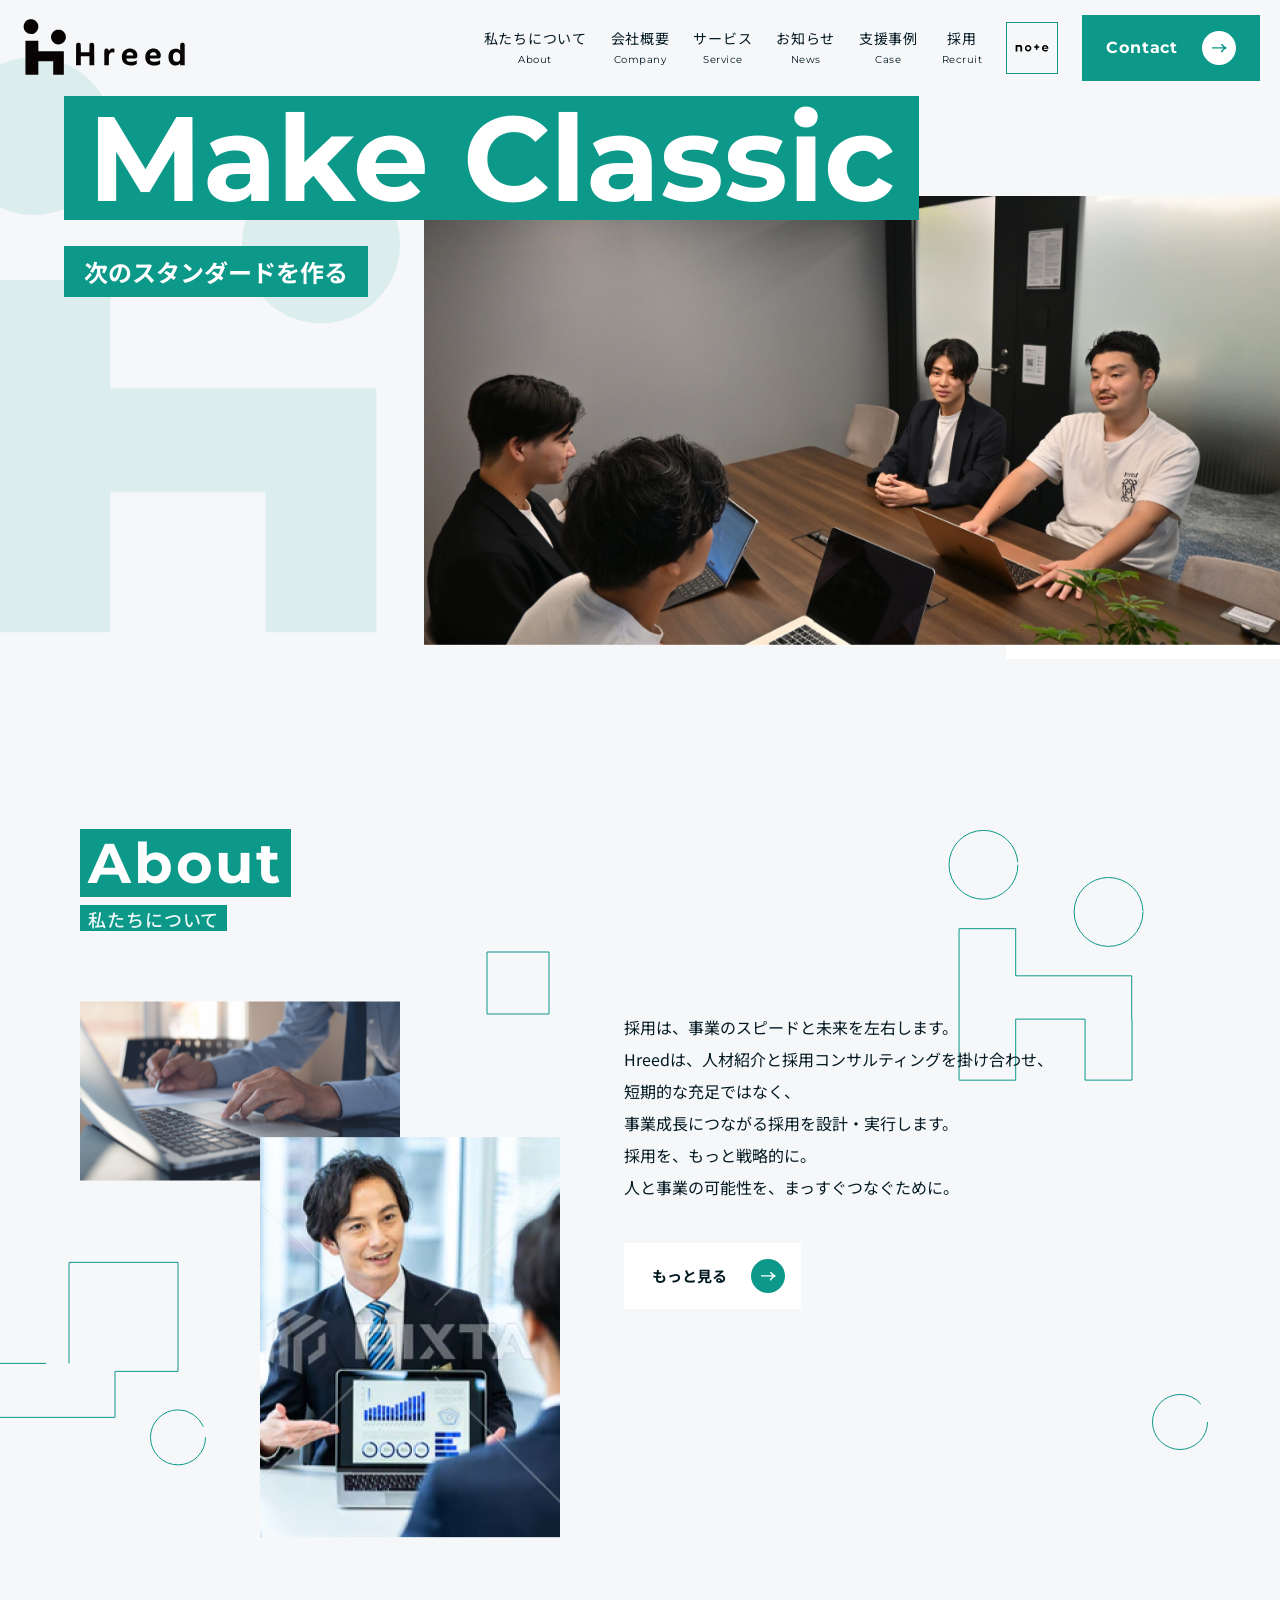
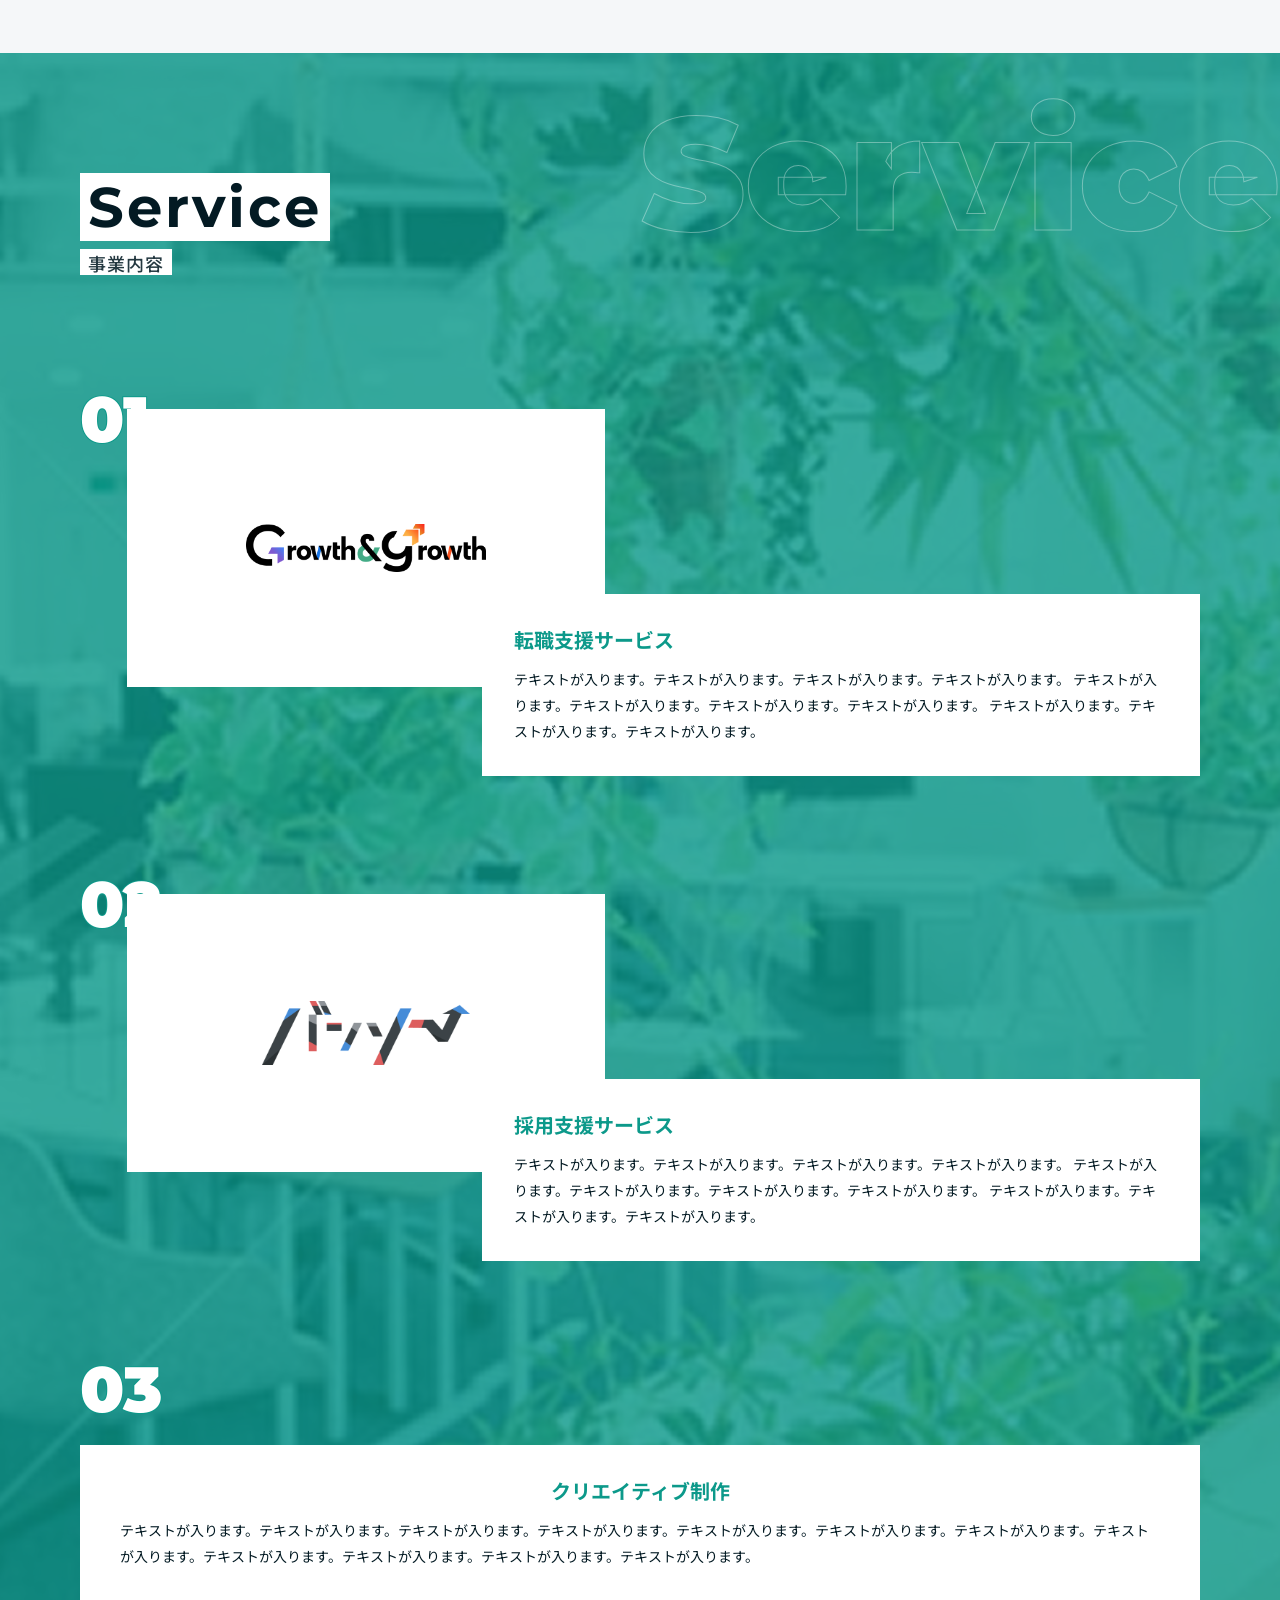
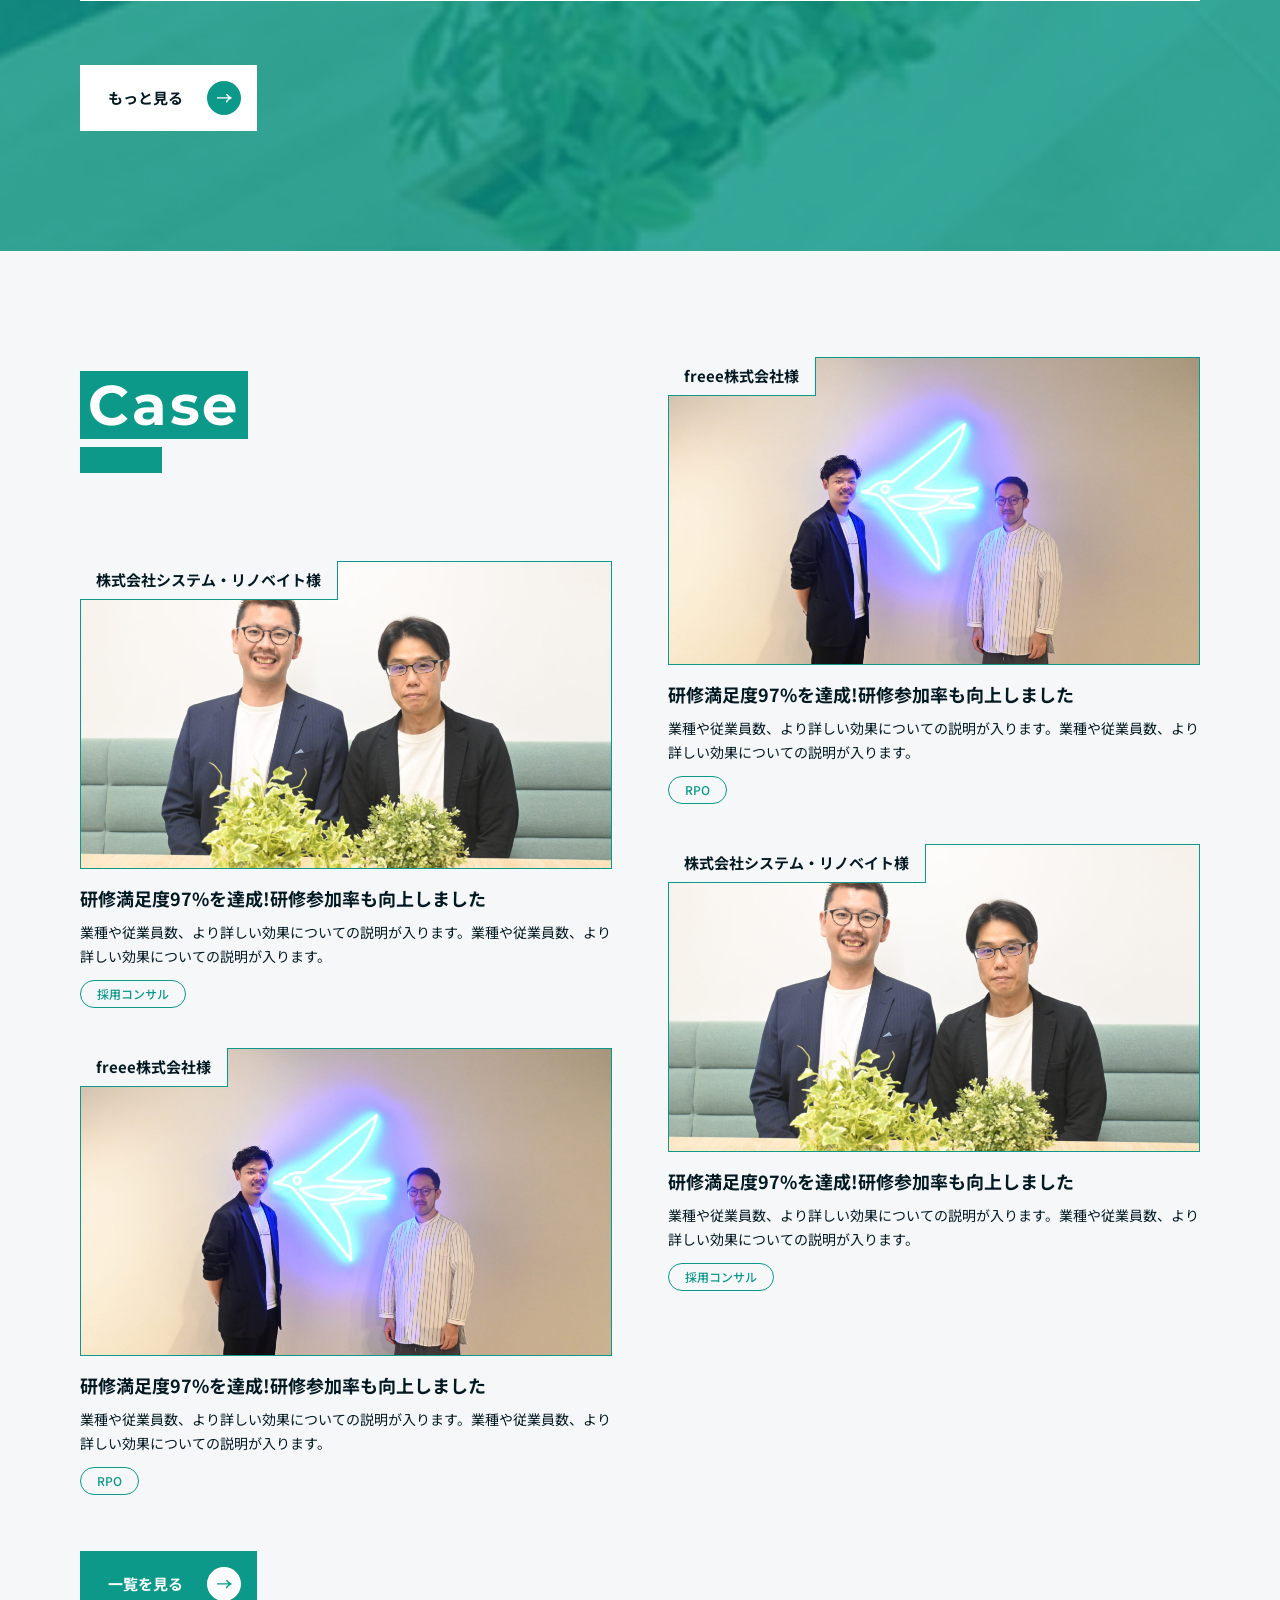
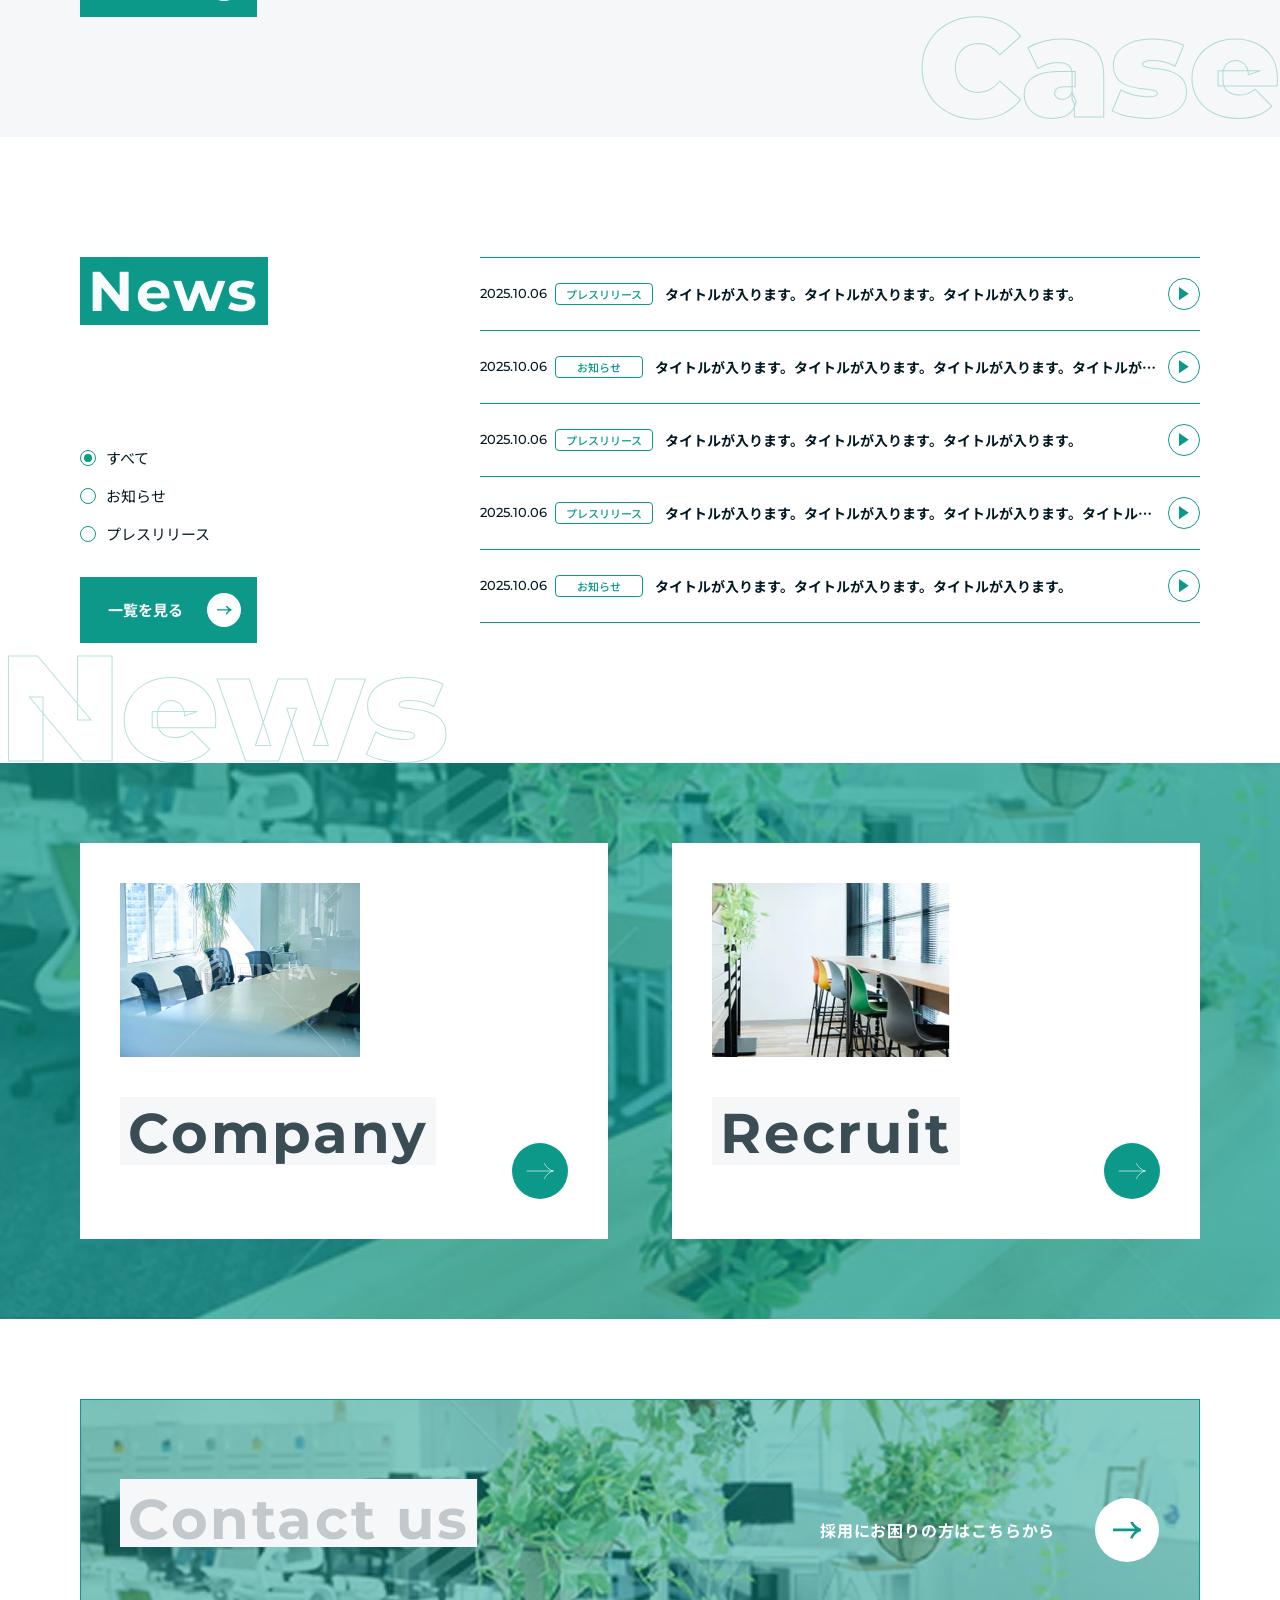
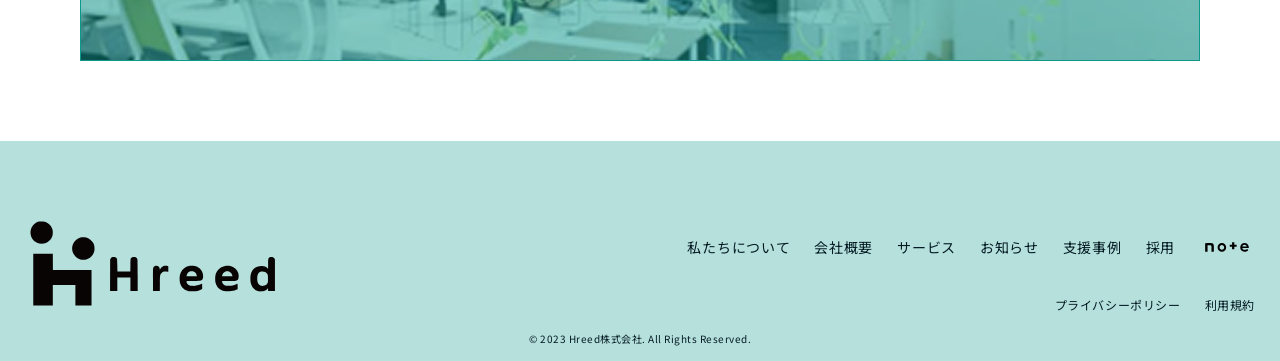
==== commit da73e4cc: "FVのオフィス写真をswiper.jsによるスライドショーに変更 DSC_3922.JPG / DSC_3841.JPGをmv-photo-reception.jpg / mv-photo-meeti" ====
--- a/index.html
+++ b/index.html
@@ -166,7 +166,16 @@
         <p class="mv__tag">次のスタンダードを作る</p>
 
         <div class="mv__media">
-          <img class="mv__photo" src="./img/top/mv-photo.jpg" alt="Hreedのオフィス風景">
+          <div class="mv__photo swiper">
+            <div class="swiper-wrapper">
+              <div class="swiper-slide mv__photo-slide">
+                <img class="mv__photo-img" src="./img/top/mv-photo-reception.jpg" alt="Hreedのオフィス風景">
+              </div>
+              <div class="swiper-slide mv__photo-slide">
+                <img class="mv__photo-img" src="./img/top/mv-photo-meeting.jpg" alt="Hreedのオフィス風景">
+              </div>
+            </div>
+          </div>
 
           <div class="mv__news">
             <div class="mv__news-meta">
@@ -572,6 +581,8 @@
   <script src="./js/ScrollTrigger.js"></script>
   <script src="./js/about-animation.js"></script>
   <script src="./js/sec-title-animation.js"></script>
+  <script src="./js/vendor/swiper-bundle.min.js"></script>
+  <script src="./js/mv-slideshow.js"></script>
   <script src="./js/vendor/three.min.js"></script>
   <script src="./js/vendor/SVGLoader.js"></script>
   <script src="./js/opening-logo.js"></script>
--- a/css/style.css
+++ b/css/style.css
@@ -1425,7 +1425,37 @@
   grid-area: 1/1;
   width: 100%;
   aspect-ratio: 1020/535;
+  position: relative;
+  overflow: hidden;
+}
+
+.mv__photo .swiper-wrapper {
+  height: 100%;
+}
+
+.mv__photo-slide {
+  position: absolute !important;
+  inset: 0;
+  width: 100%;
+  height: 100%;
+  opacity: 1 !important;
+  transform: none !important;
+  z-index: 1;
+  clip-path: circle(0% at 100% 0%);
+  transition: clip-path 0s linear 1.1s !important;
+}
+
+.mv__photo-slide.swiper-slide-active {
+  z-index: 2;
+  clip-path: circle(150% at 100% 0%) !important;
+  transition: clip-path 1.1s cubic-bezier(0.65, 0, 0.35, 1) !important;
+}
+
+.mv__photo-img {
+  width: 100%;
+  height: 100%;
   object-fit: cover;
+  display: block;
 }
 
 .mv__news {
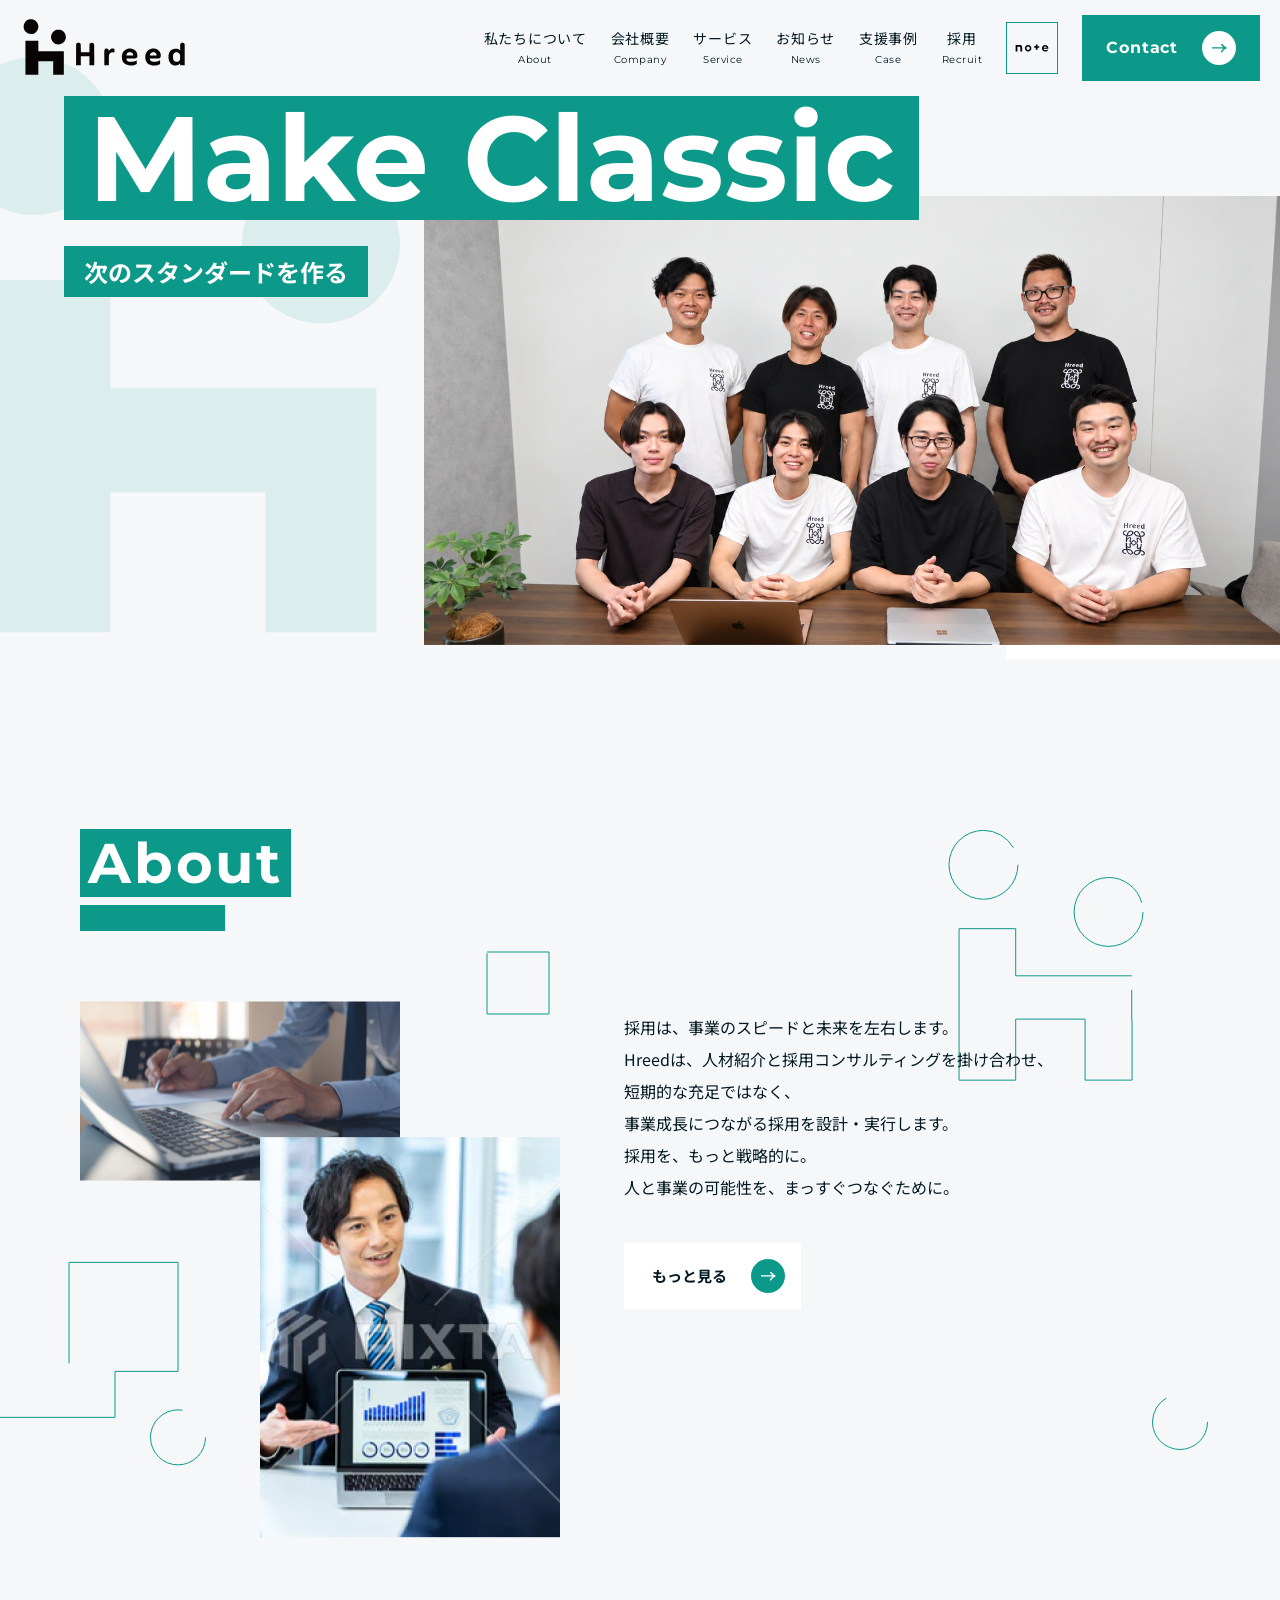
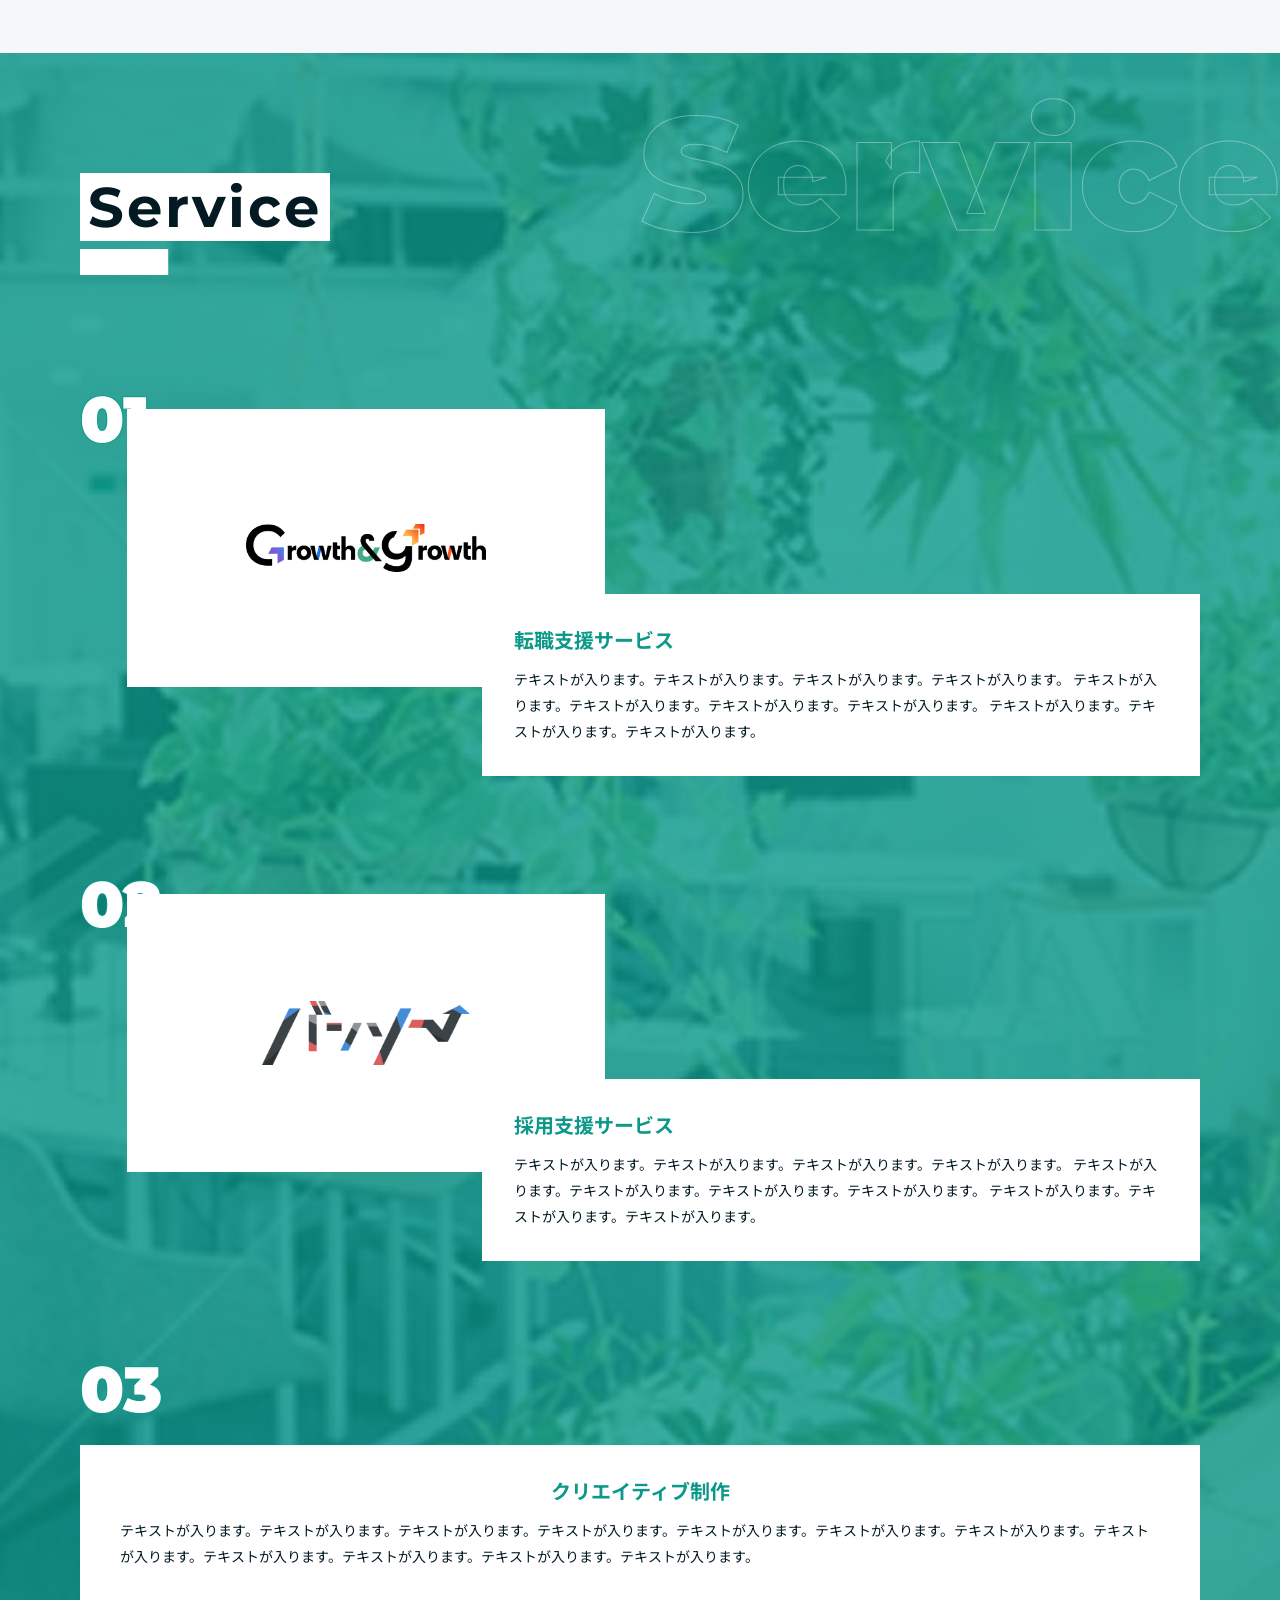
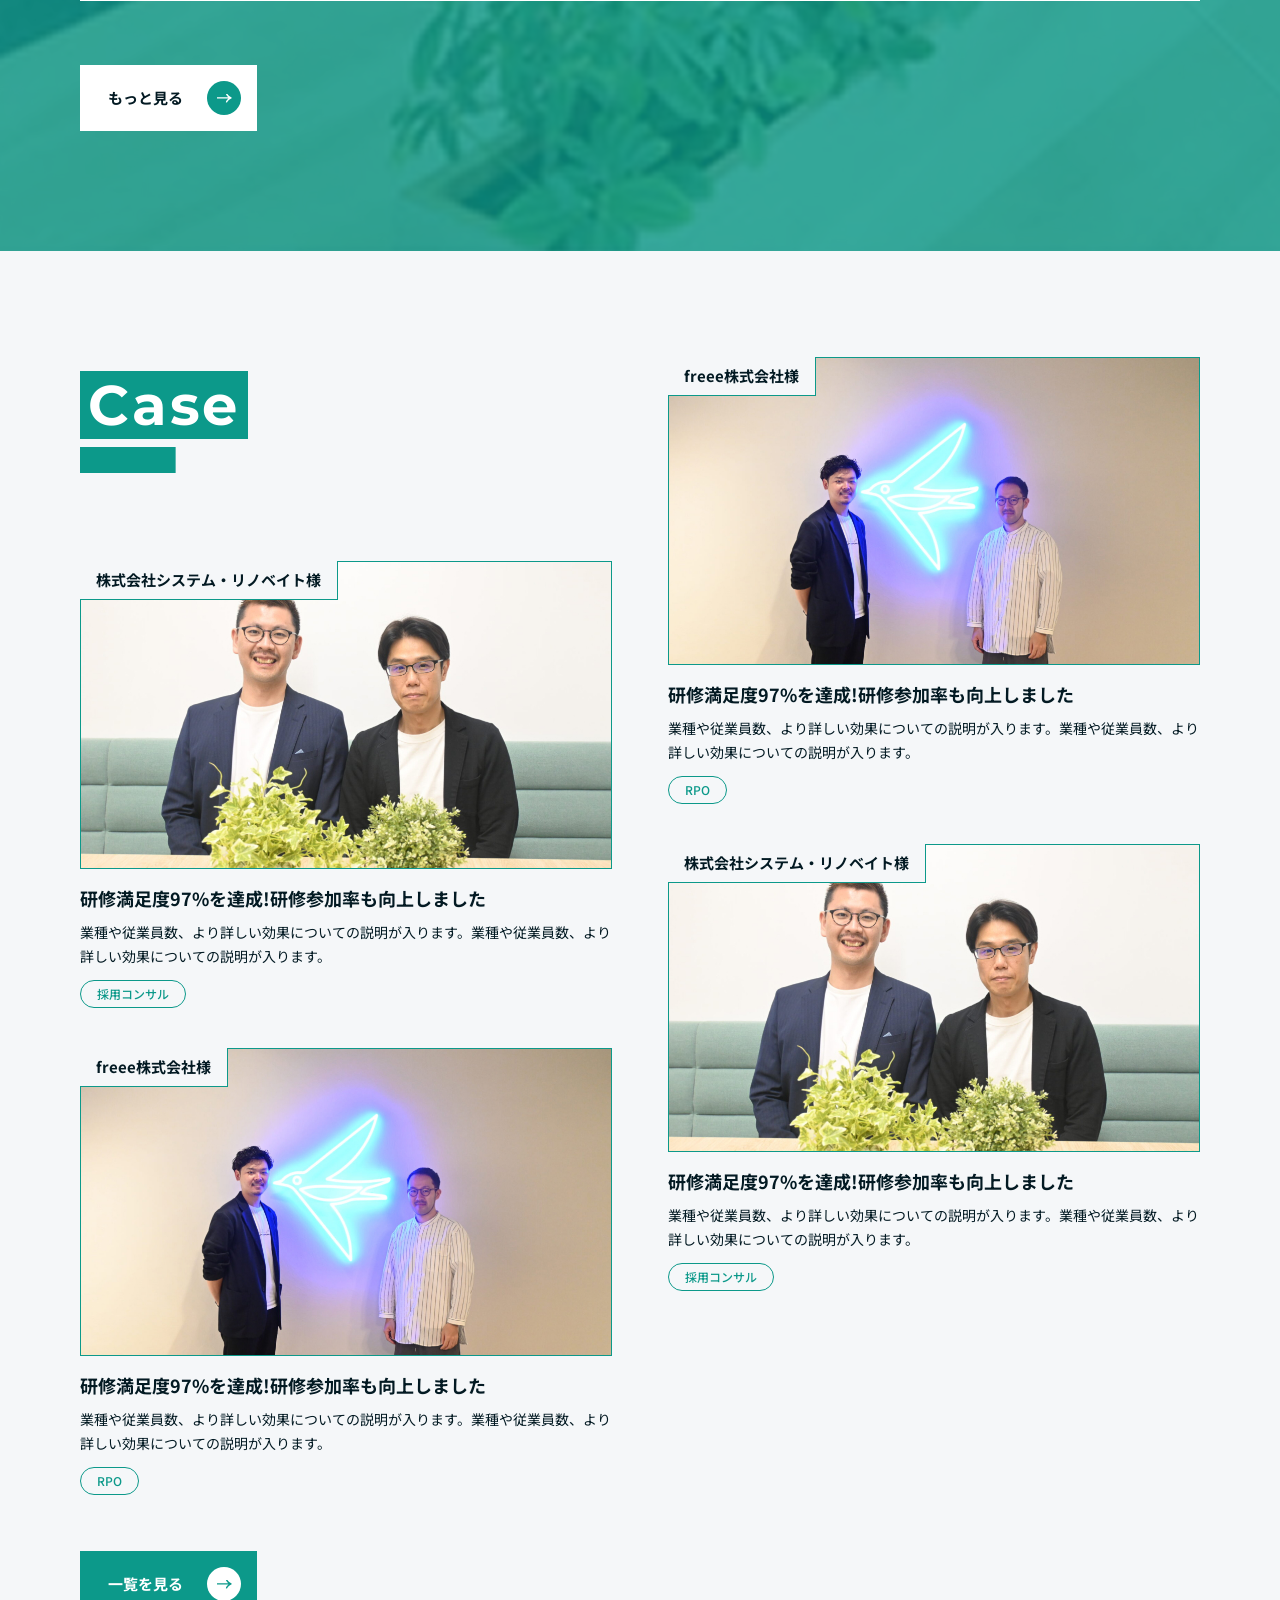
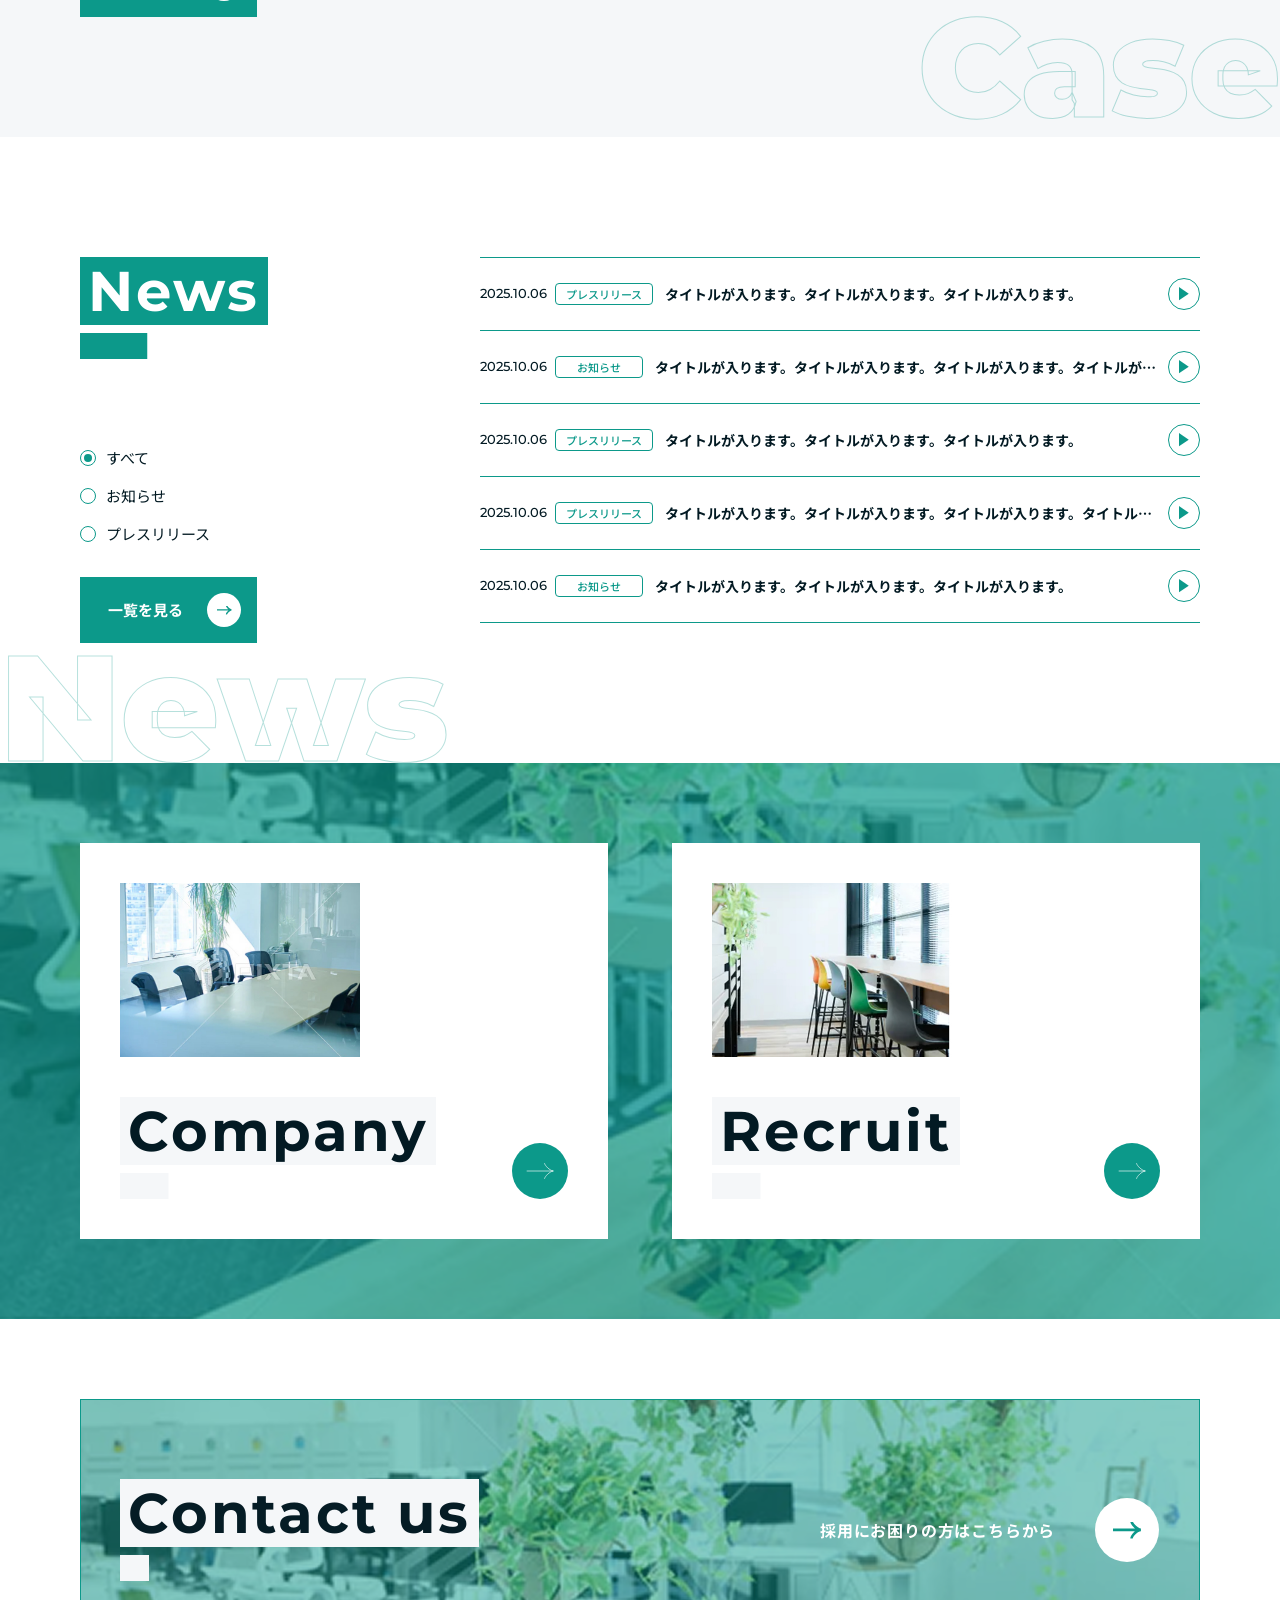
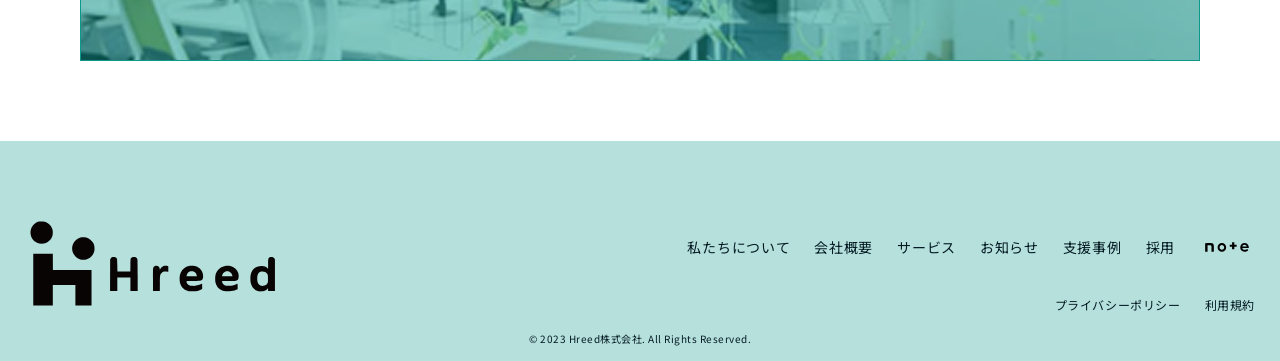
==== commit 299ef5c0: "MVスライドショーにmv-photo.jpgを1枚目として追加、自動再生の開始をオープニング終了後に変更 オープニング演出中もautoplayのカウントが進み、演出終了直後に1枚目が 切り替わってしま" ====
--- a/index.html
+++ b/index.html
@@ -168,6 +168,9 @@
         <div class="mv__media">
           <div class="mv__photo swiper">
             <div class="swiper-wrapper">
+              <div class="swiper-slide mv__photo-slide">
+                <img class="mv__photo-img" src="./img/top/mv-photo.jpg" alt="Hreedのオフィス風景">
+              </div>
               <div class="swiper-slide mv__photo-slide">
                 <img class="mv__photo-img" src="./img/top/mv-photo-reception.jpg" alt="Hreedのオフィス風景">
               </div>
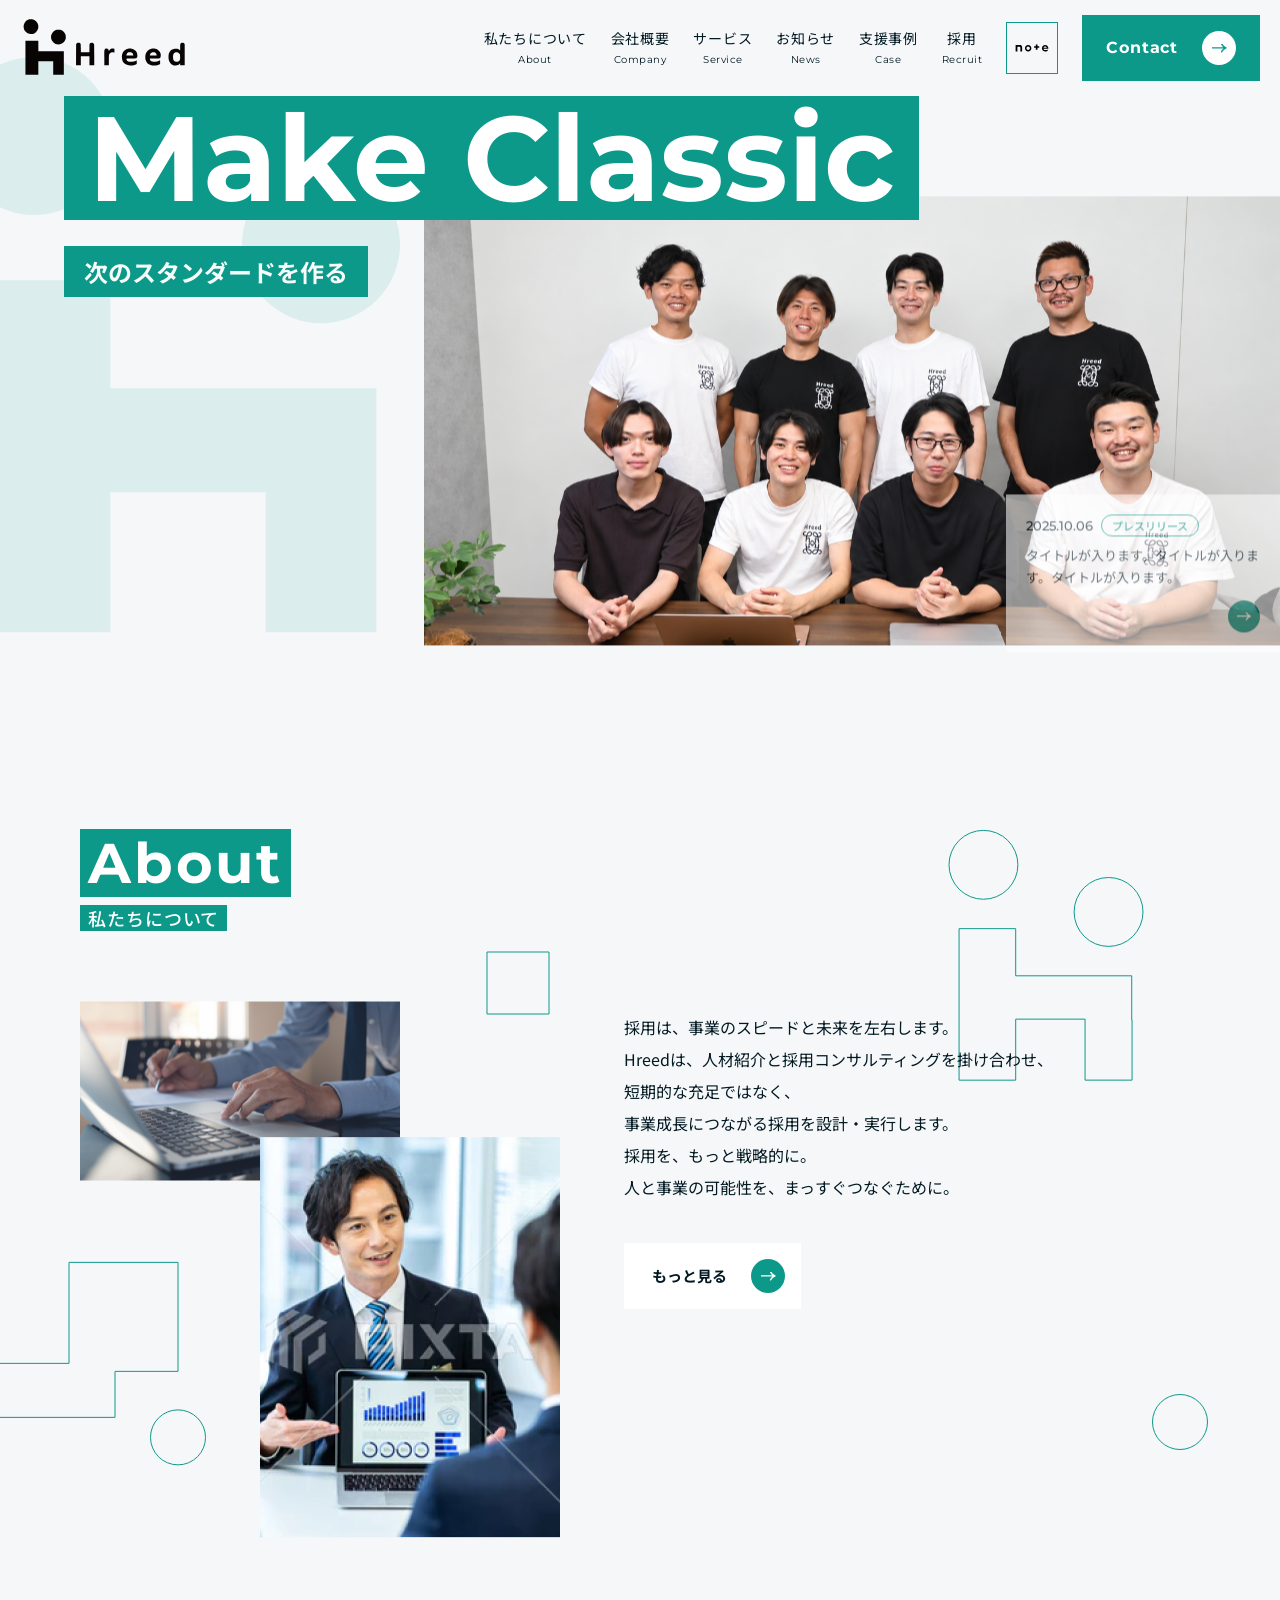
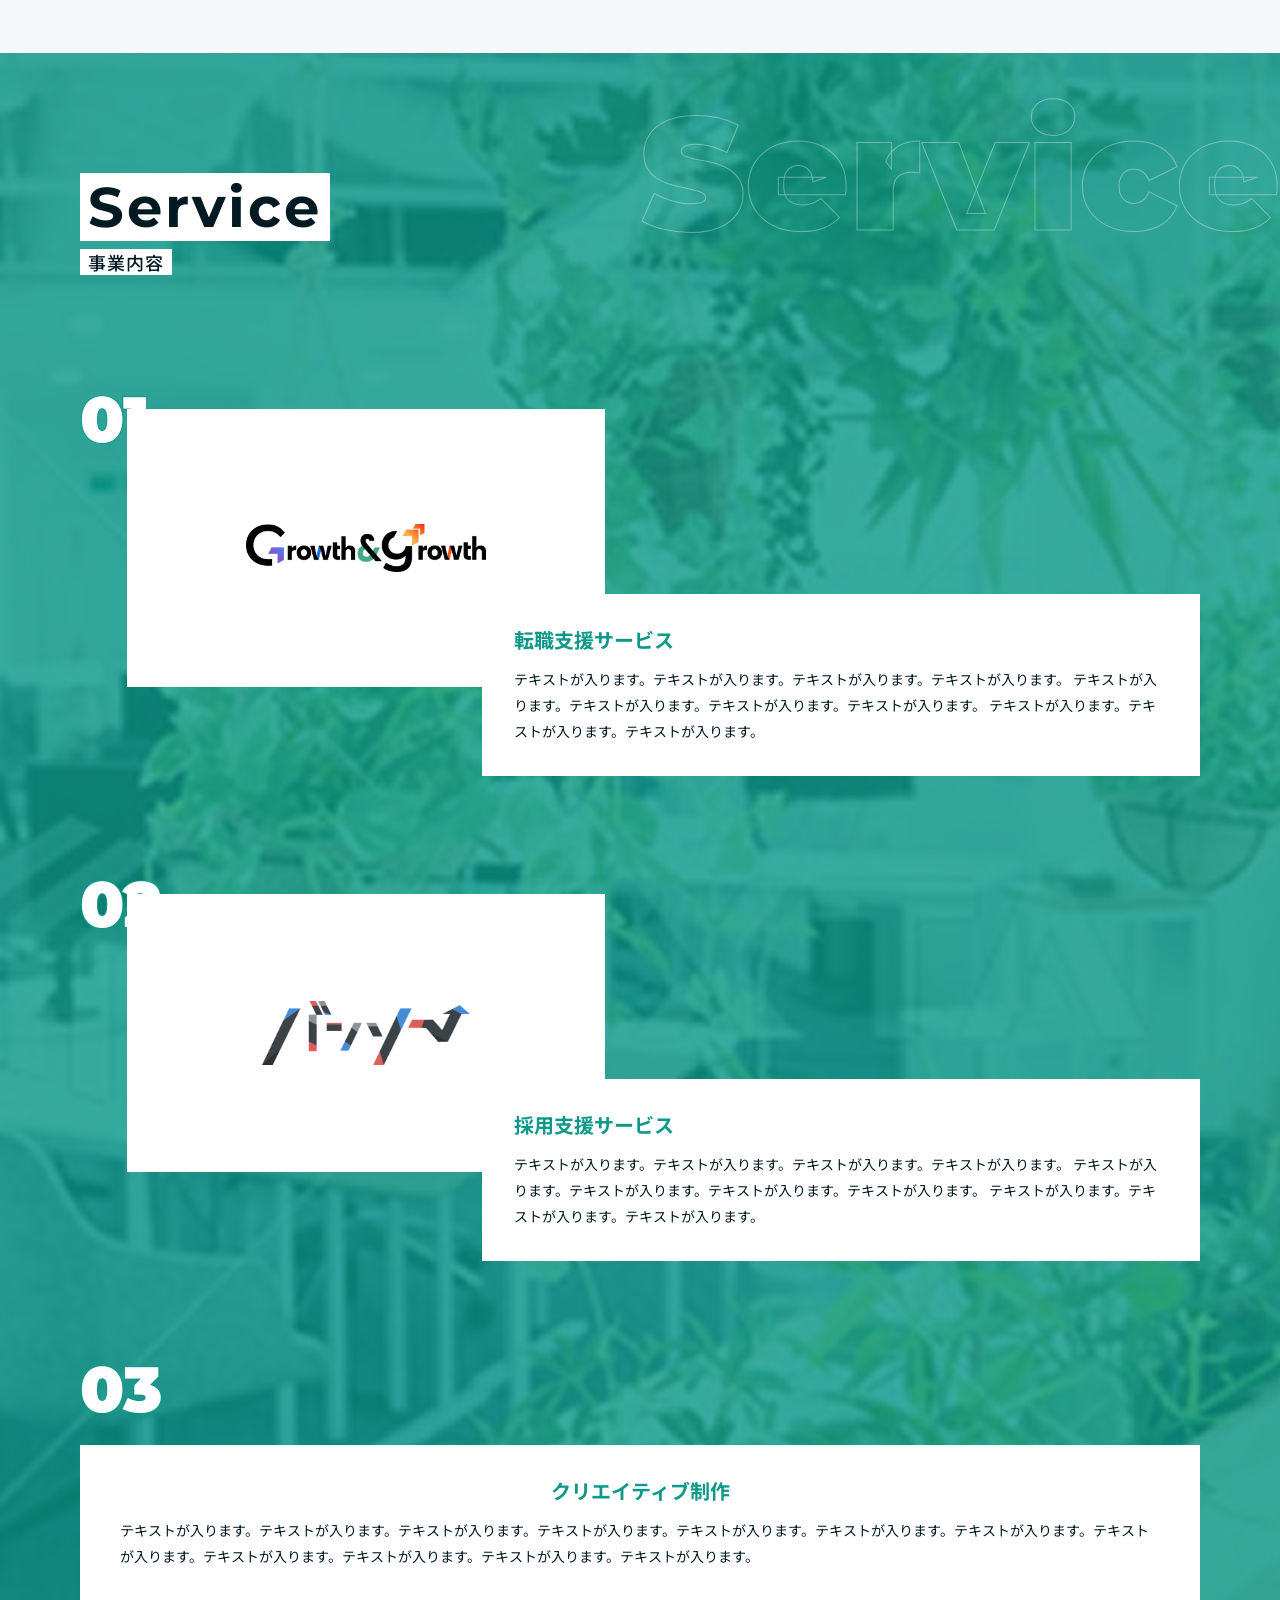
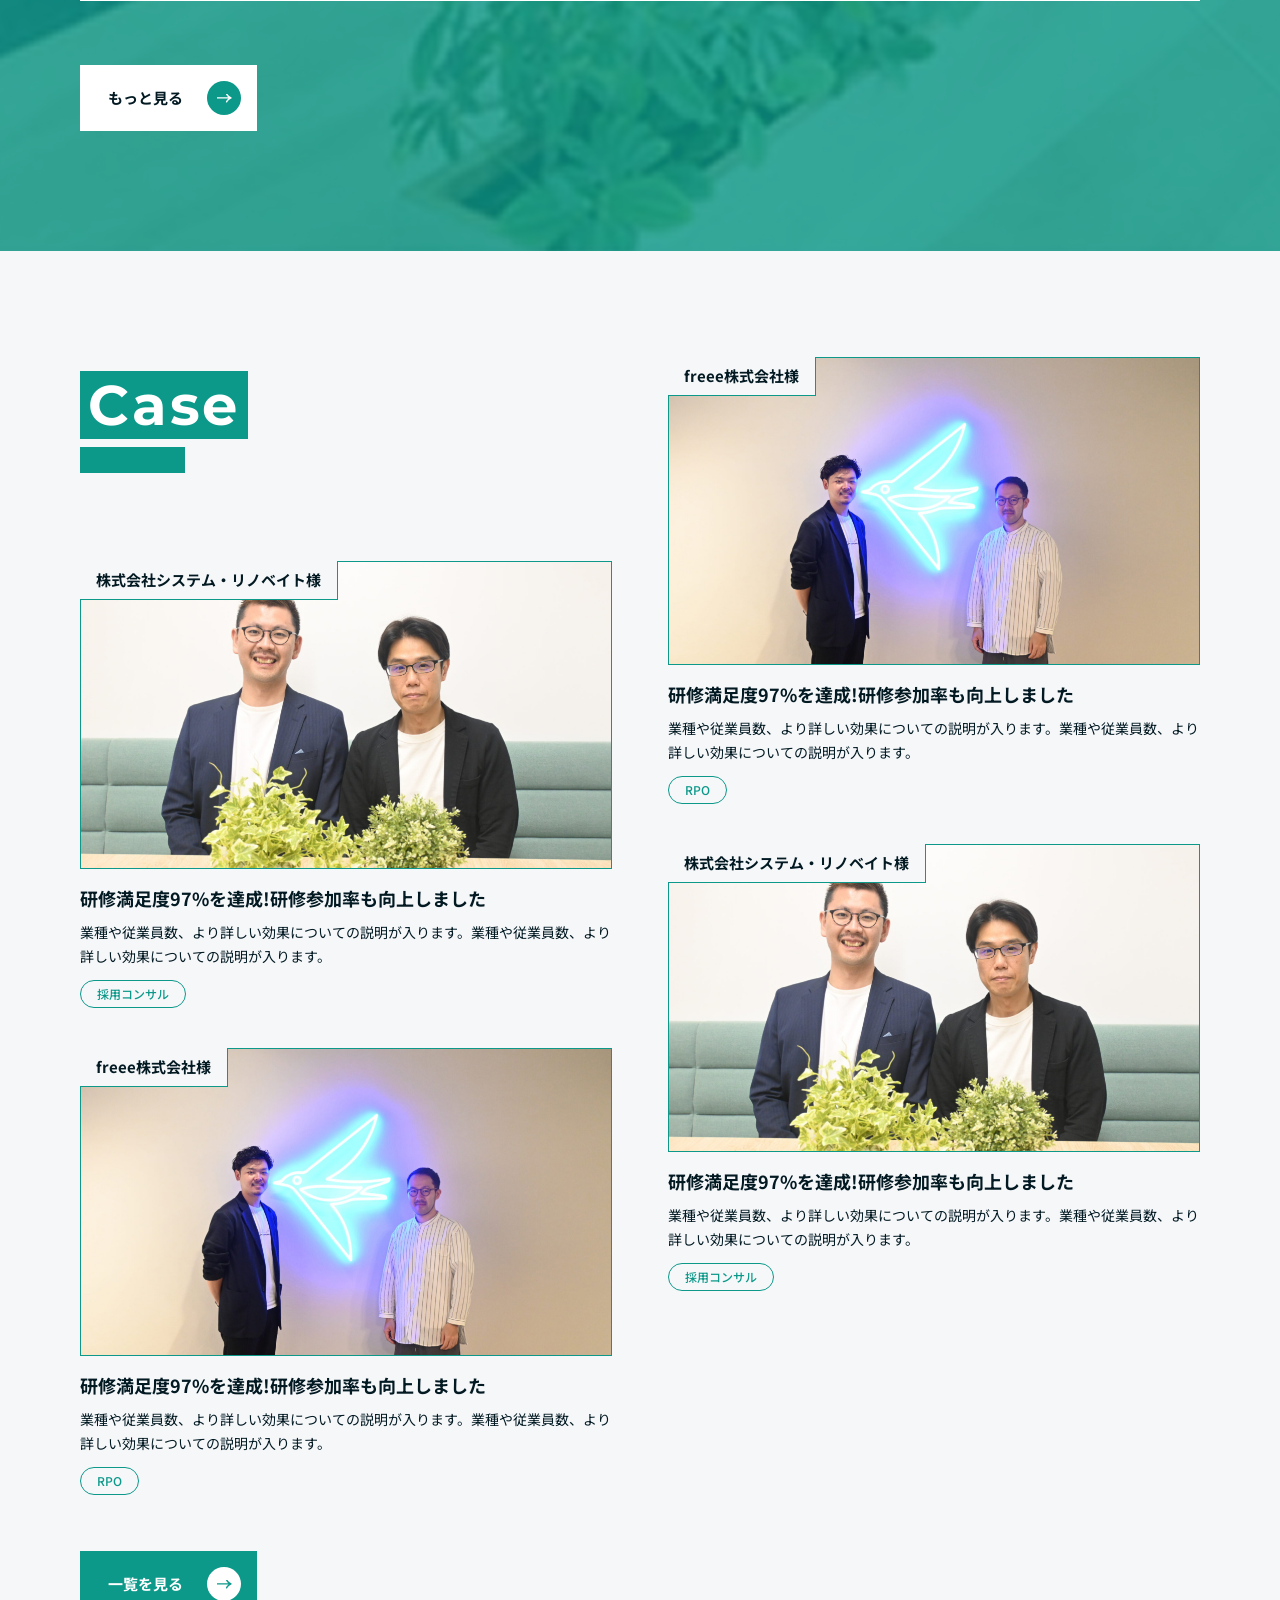
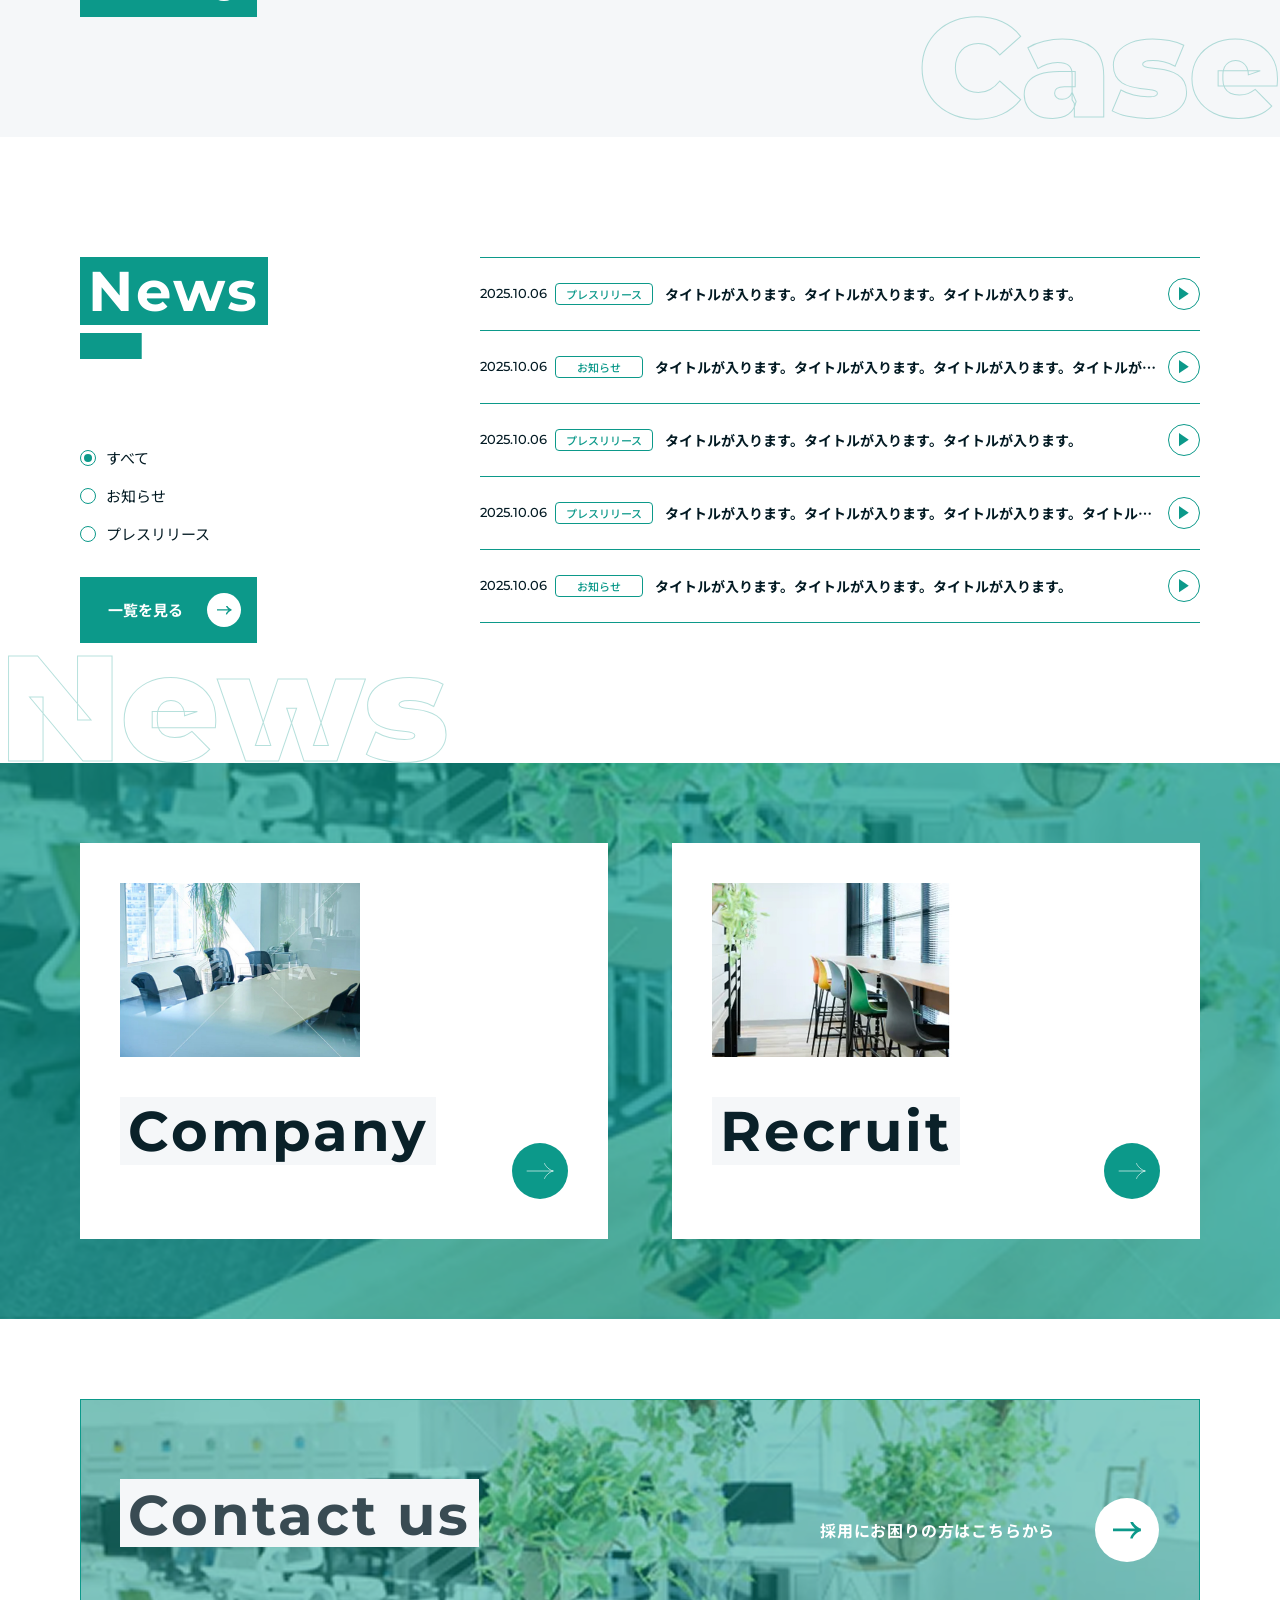
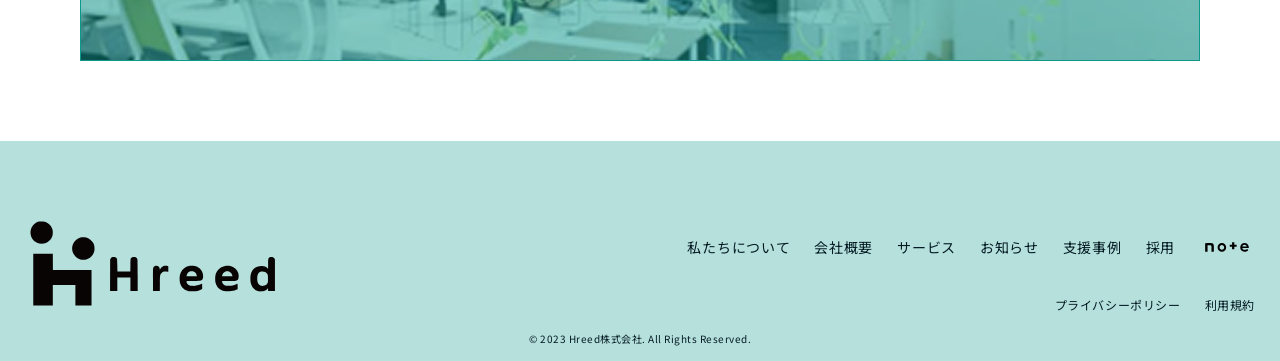
==== commit 82f82cc3: "FV見出しのチラつき解消・背景→テキストの登場演出への変更、ロゴ演出をよりゴージャスに調整 - オープニング演出のフェードアウト中、白い幕ごしに見出し等が素の状態で   透けて見え、その後JSのfro" ====
--- a/index.html
+++ b/index.html
@@ -160,10 +160,10 @@
     <img class="mv__deco" src="./img/top/mv-deco.svg" alt="" aria-hidden="true">
 
     <div class="mv__inner">
-      <h1 class="mv__head">Make Classic</h1>
+      <h1 class="mv__head"><span class="mv__head-text">Make Classic</span></h1>
 
       <div class="mv__row">
-        <p class="mv__tag">次のスタンダードを作る</p>
+        <p class="mv__tag"><span class="mv__tag-text">次のスタンダードを作る</span></p>
 
         <div class="mv__media">
           <div class="mv__photo swiper">
--- a/css/style.css
+++ b/css/style.css
@@ -1377,6 +1377,11 @@
   }
 }
 
+.mv__head-text,
+.mv__tag-text {
+  display: inline-block;
+}
+
 .mv__row {
   display: flex;
   align-items: flex-start;
@@ -1447,6 +1452,9 @@
 
 .mv__photo-slide.swiper-slide-active {
   z-index: 2;
+}
+
+.mv__photo.is-ready .mv__photo-slide.swiper-slide-active {
   clip-path: circle(150% at 100% 0%) !important;
   transition: clip-path 1.1s cubic-bezier(0.65, 0, 0.35, 1) !important;
 }
@@ -1456,10 +1464,19 @@
   height: 100%;
   object-fit: cover;
   display: block;
+  transform: scale(1);
+  transform-origin: center;
+  transition: transform 0s linear 1.1s !important;
+}
+
+.mv__photo.is-ready .mv__photo-slide.swiper-slide-active .mv__photo-img {
+  transform: scale(1.08) !important;
+  transition: transform 6s ease-out !important;
 }
 
 .mv__news {
   grid-area: 1/1;
+  z-index: 2;
   align-self: end;
   justify-self: end;
   width: 32%;
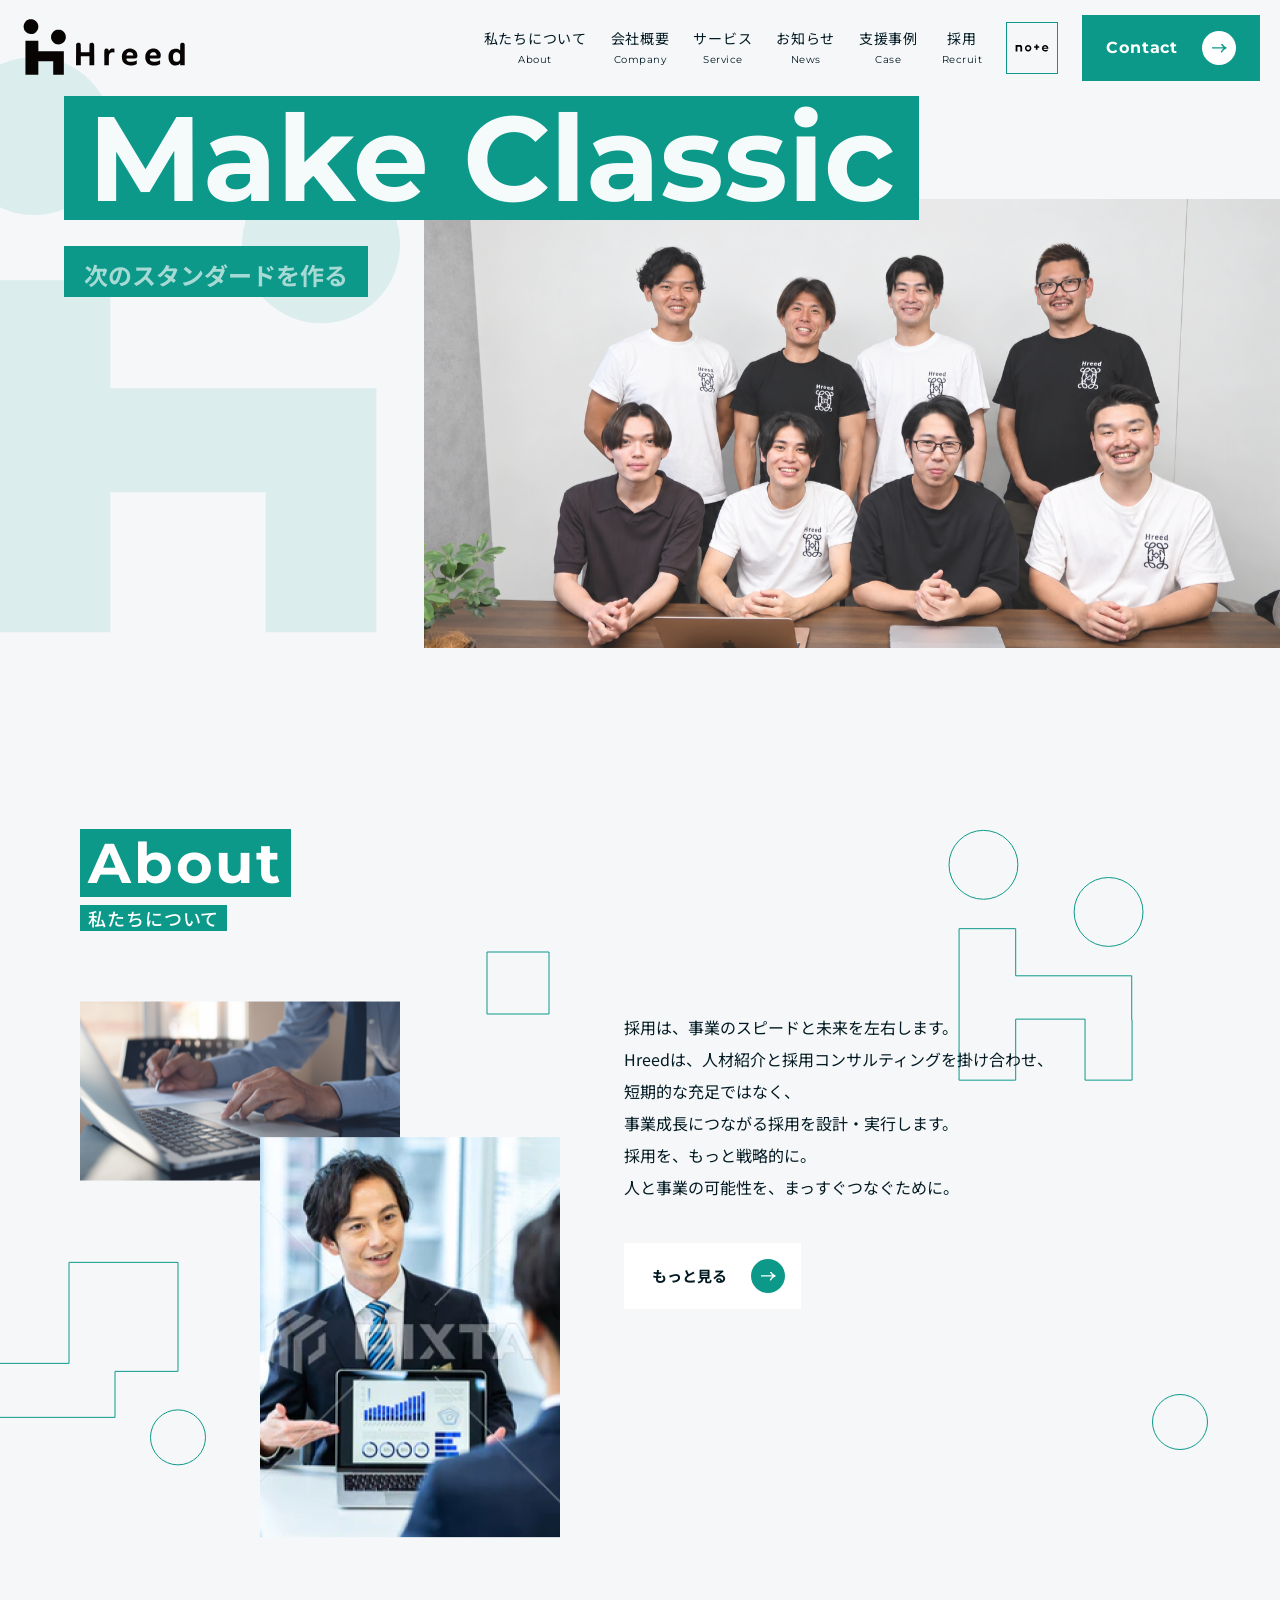
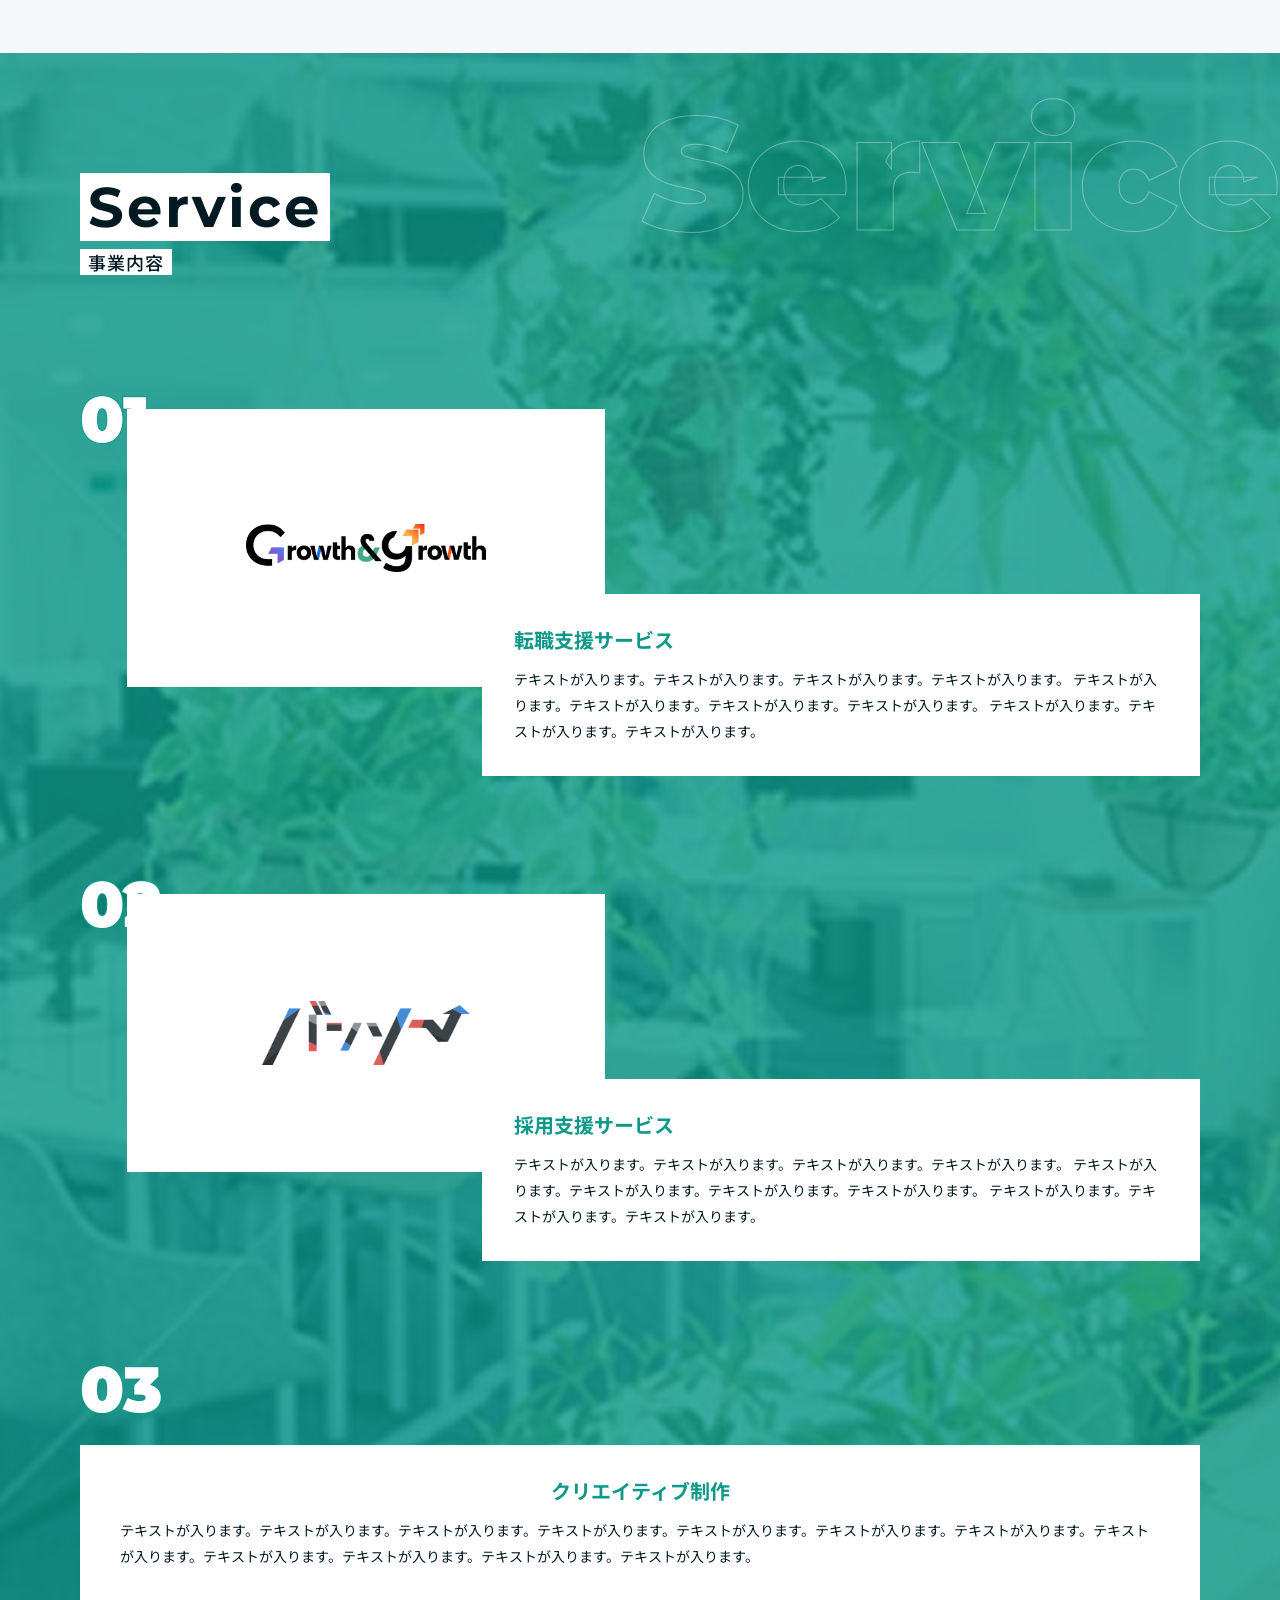
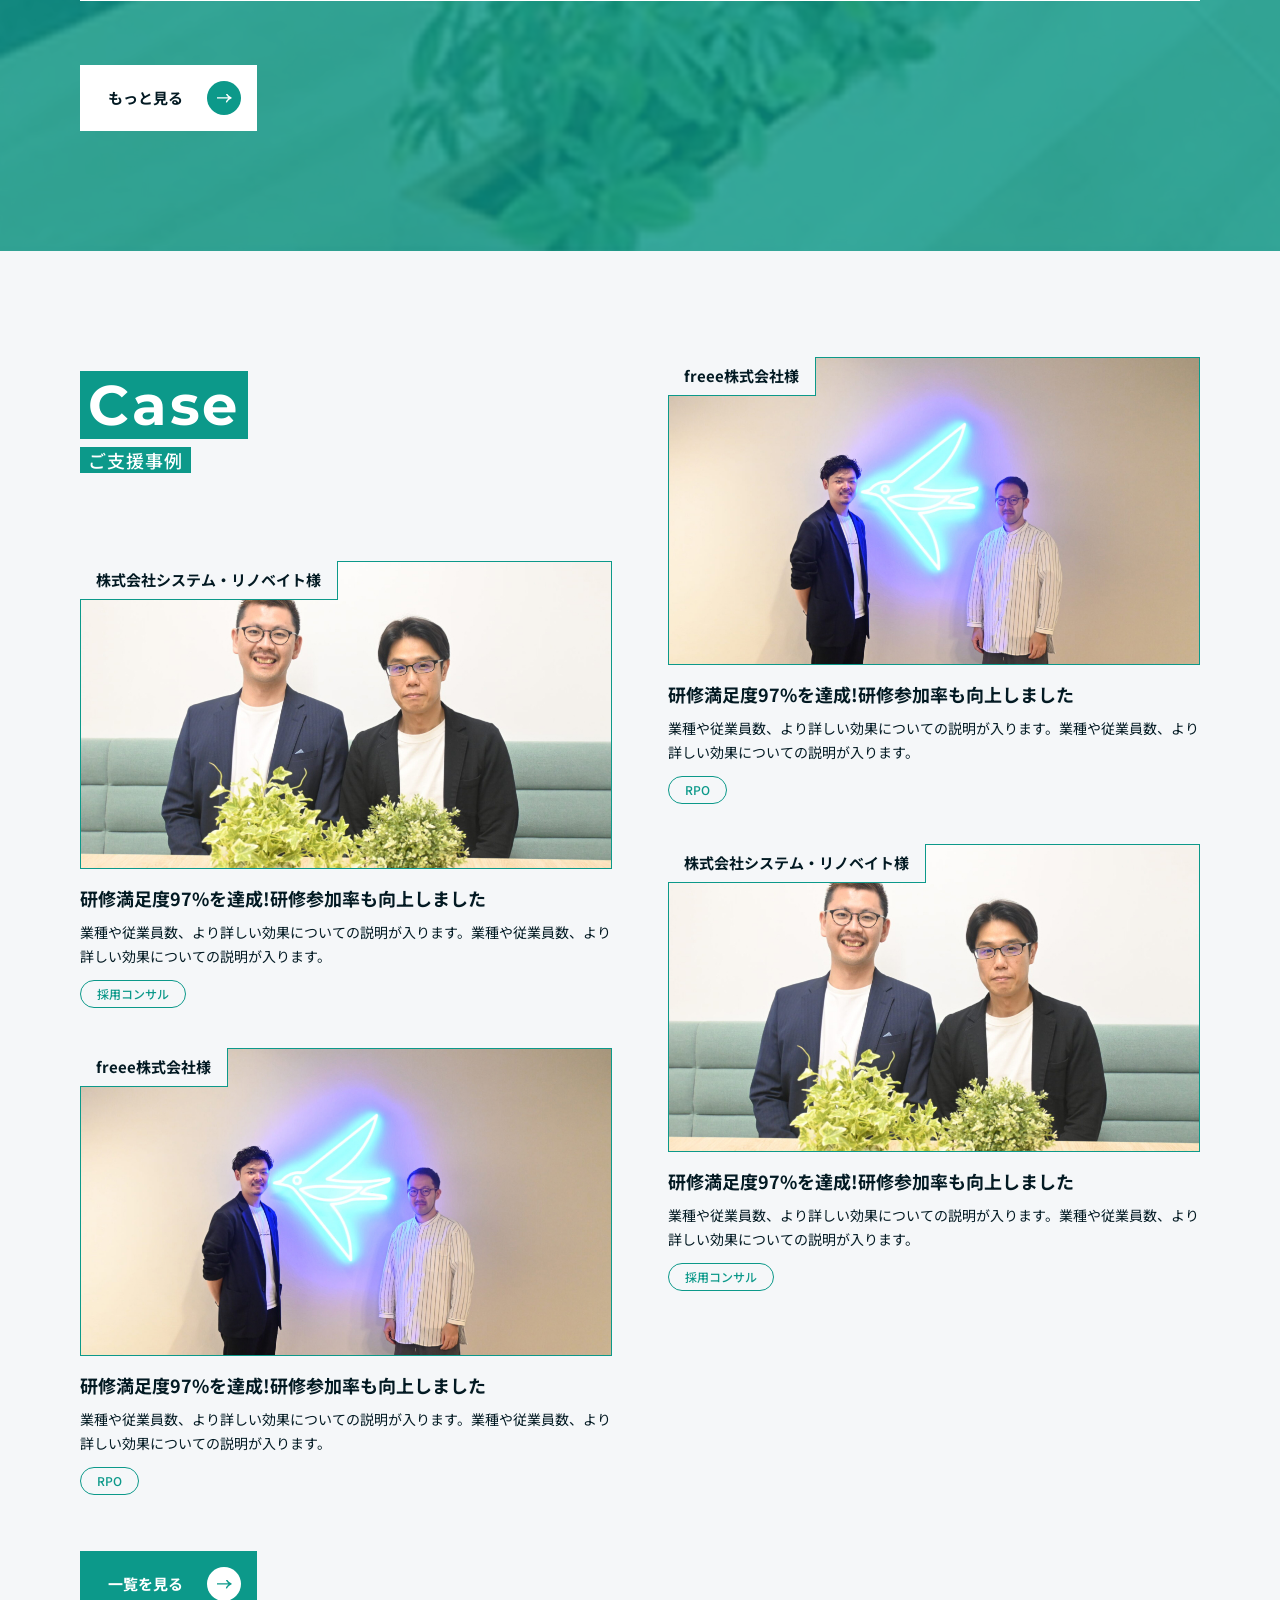
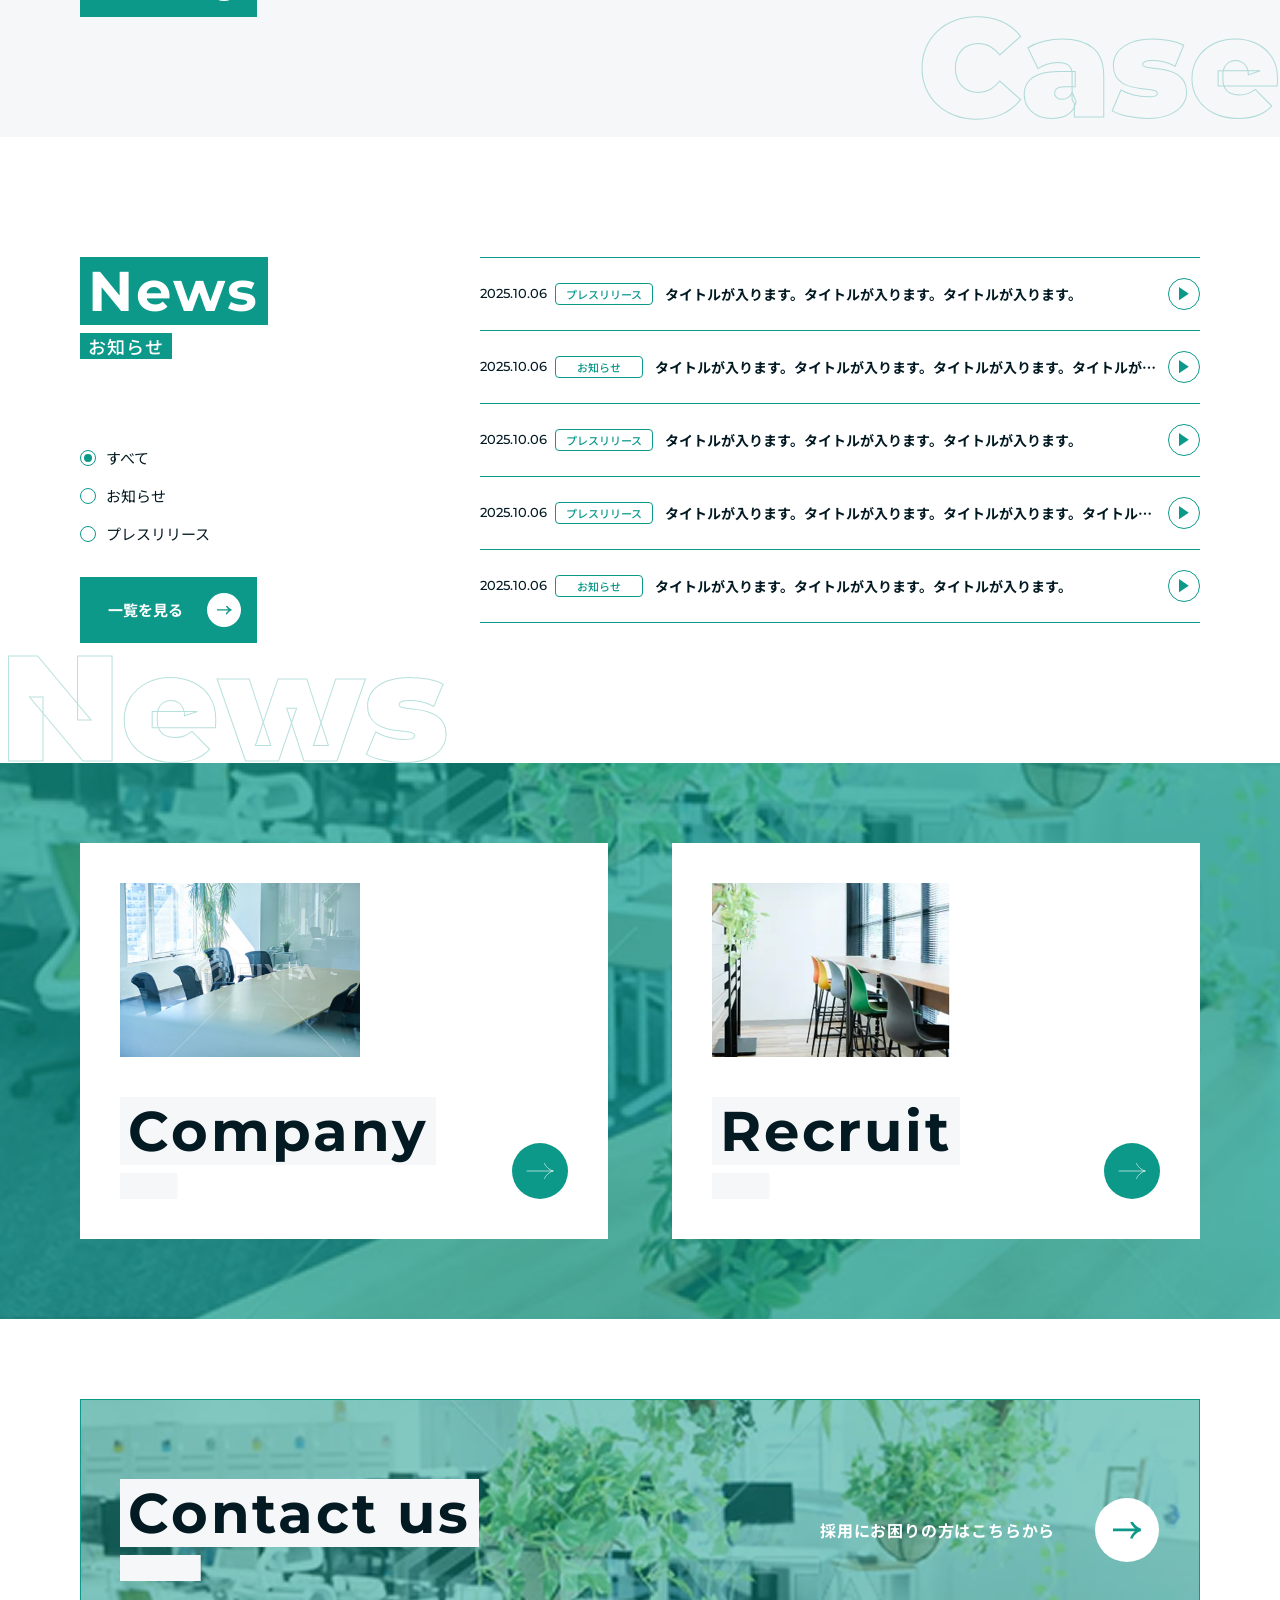
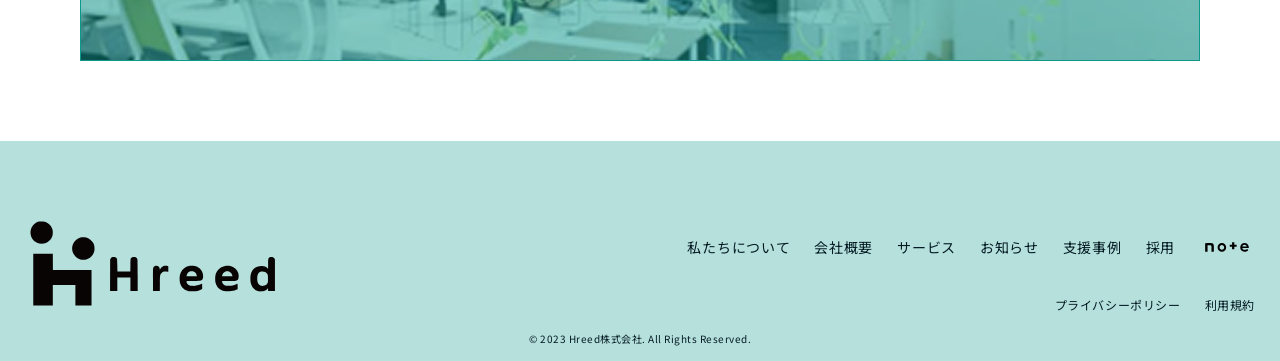
==== commit add98260: "オープニングアニメーションをsessionStorageで初回のみ再生するように変更 - opening-animation.jsでsessionStorage(hreedOpeningPlayed)" ====
--- a/index.html
+++ b/index.html
@@ -4,6 +4,15 @@
 <head>
   <meta charset="UTF-8">
   <meta name="viewport" content="width=device-width, initial-scale=1.0">
+  <script>
+    (function () {
+      try {
+        if (sessionStorage.getItem("hreedOpeningPlayed") === "1") {
+          document.documentElement.classList.add("no-opening");
+        }
+      } catch (e) {}
+    })();
+  </script>
   <link rel="preconnect" href="https://fonts.googleapis.com">
   <link rel="preconnect" href="https://fonts.gstatic.com" crossorigin>
   <link
--- a/css/style.css
+++ b/css/style.css
@@ -225,6 +225,10 @@
   overflow: hidden;
 }
 
+html.no-opening .opening {
+  display: none;
+}
+
 .opening {
   position: fixed;
   z-index: 9999;
@@ -1964,6 +1968,7 @@
   position: absolute;
   top: 0;
   left: 0;
+  z-index: 1;
   border-right: 1px solid #0c998a;
   border-bottom: 1px solid #0c998a;
 }
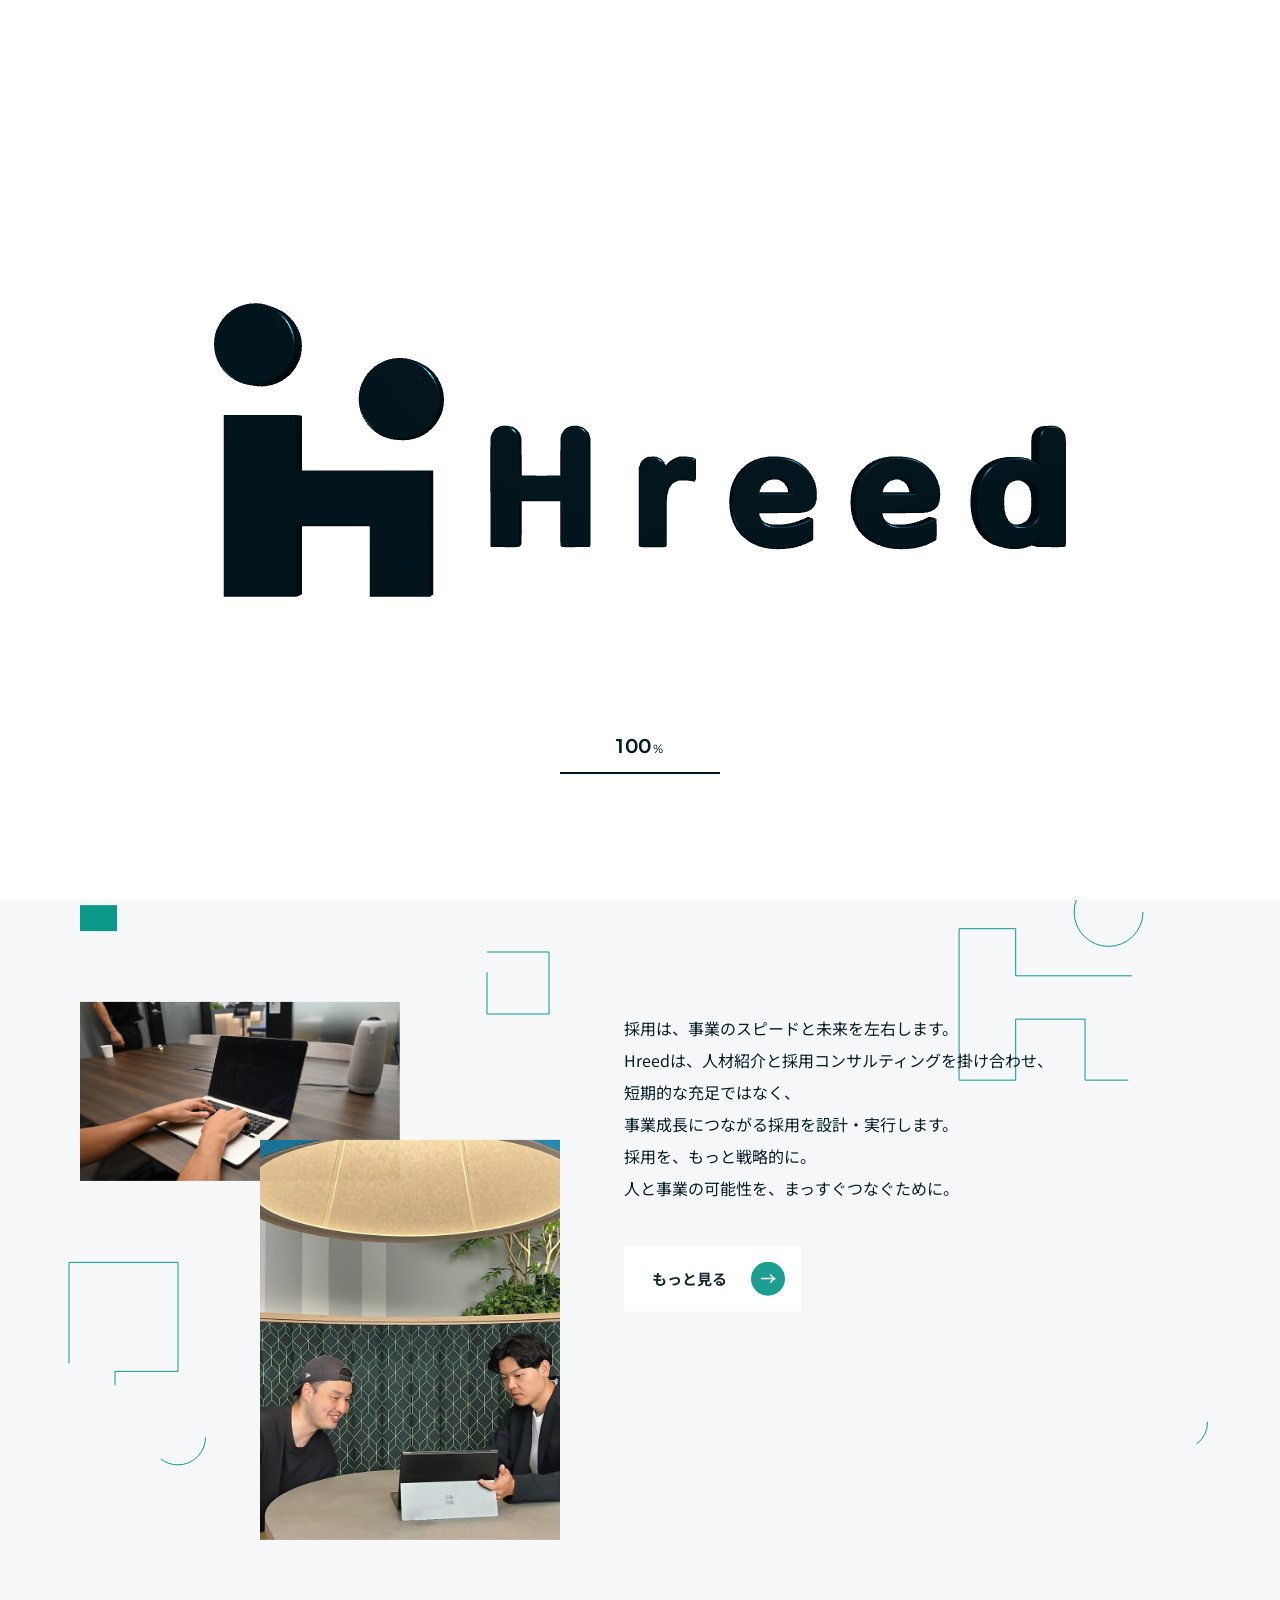
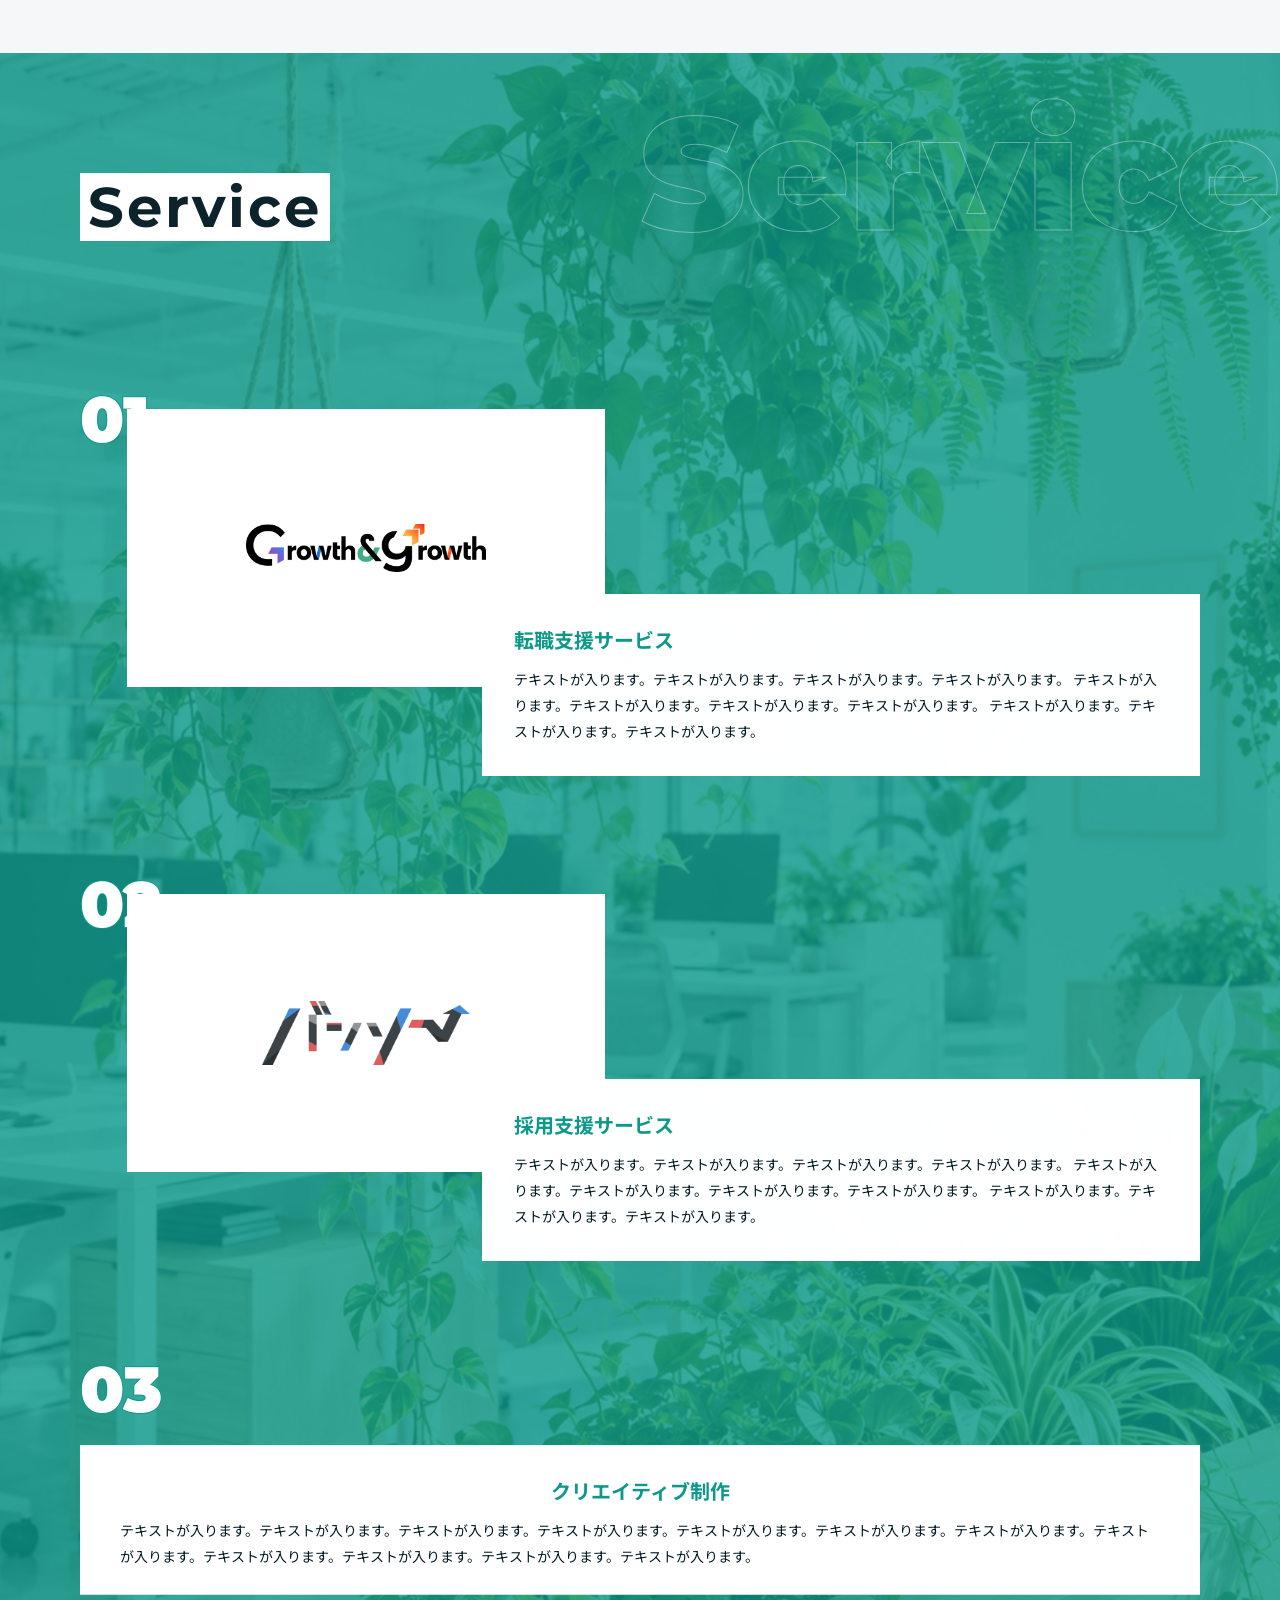
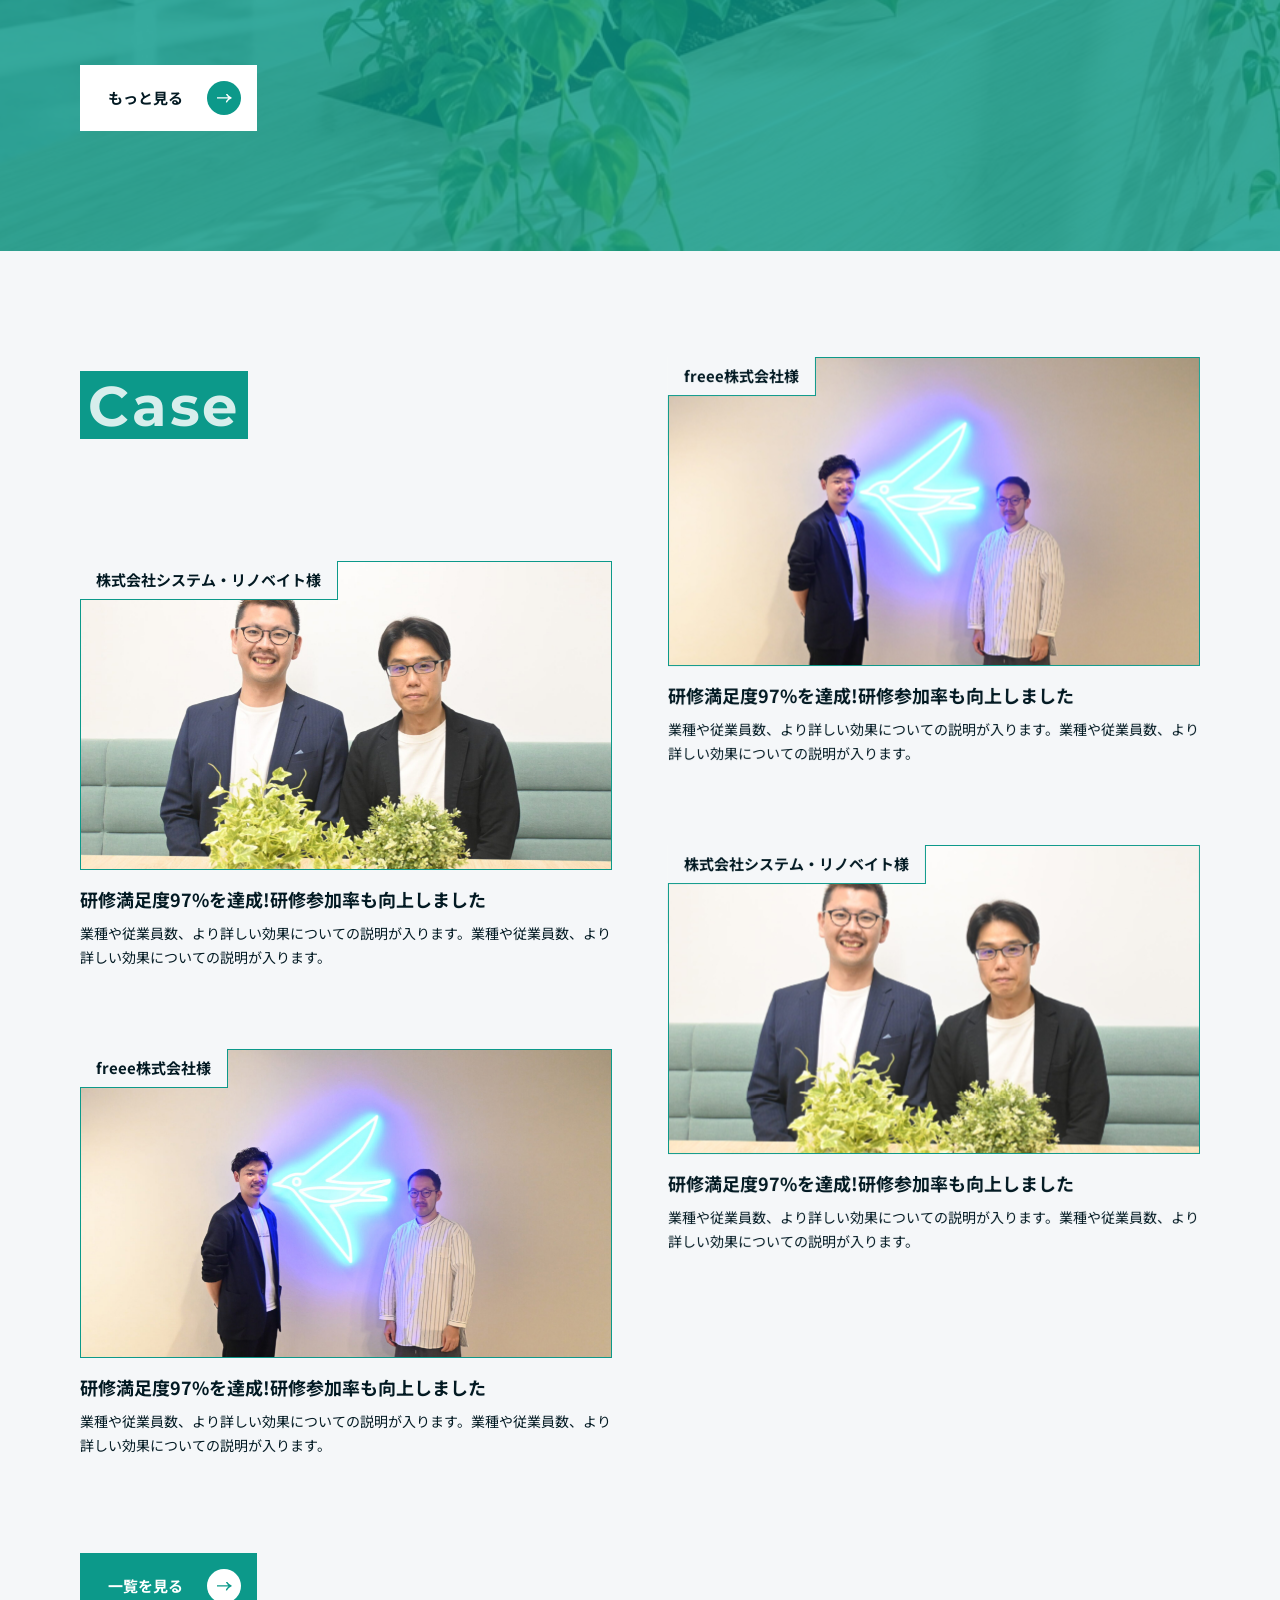
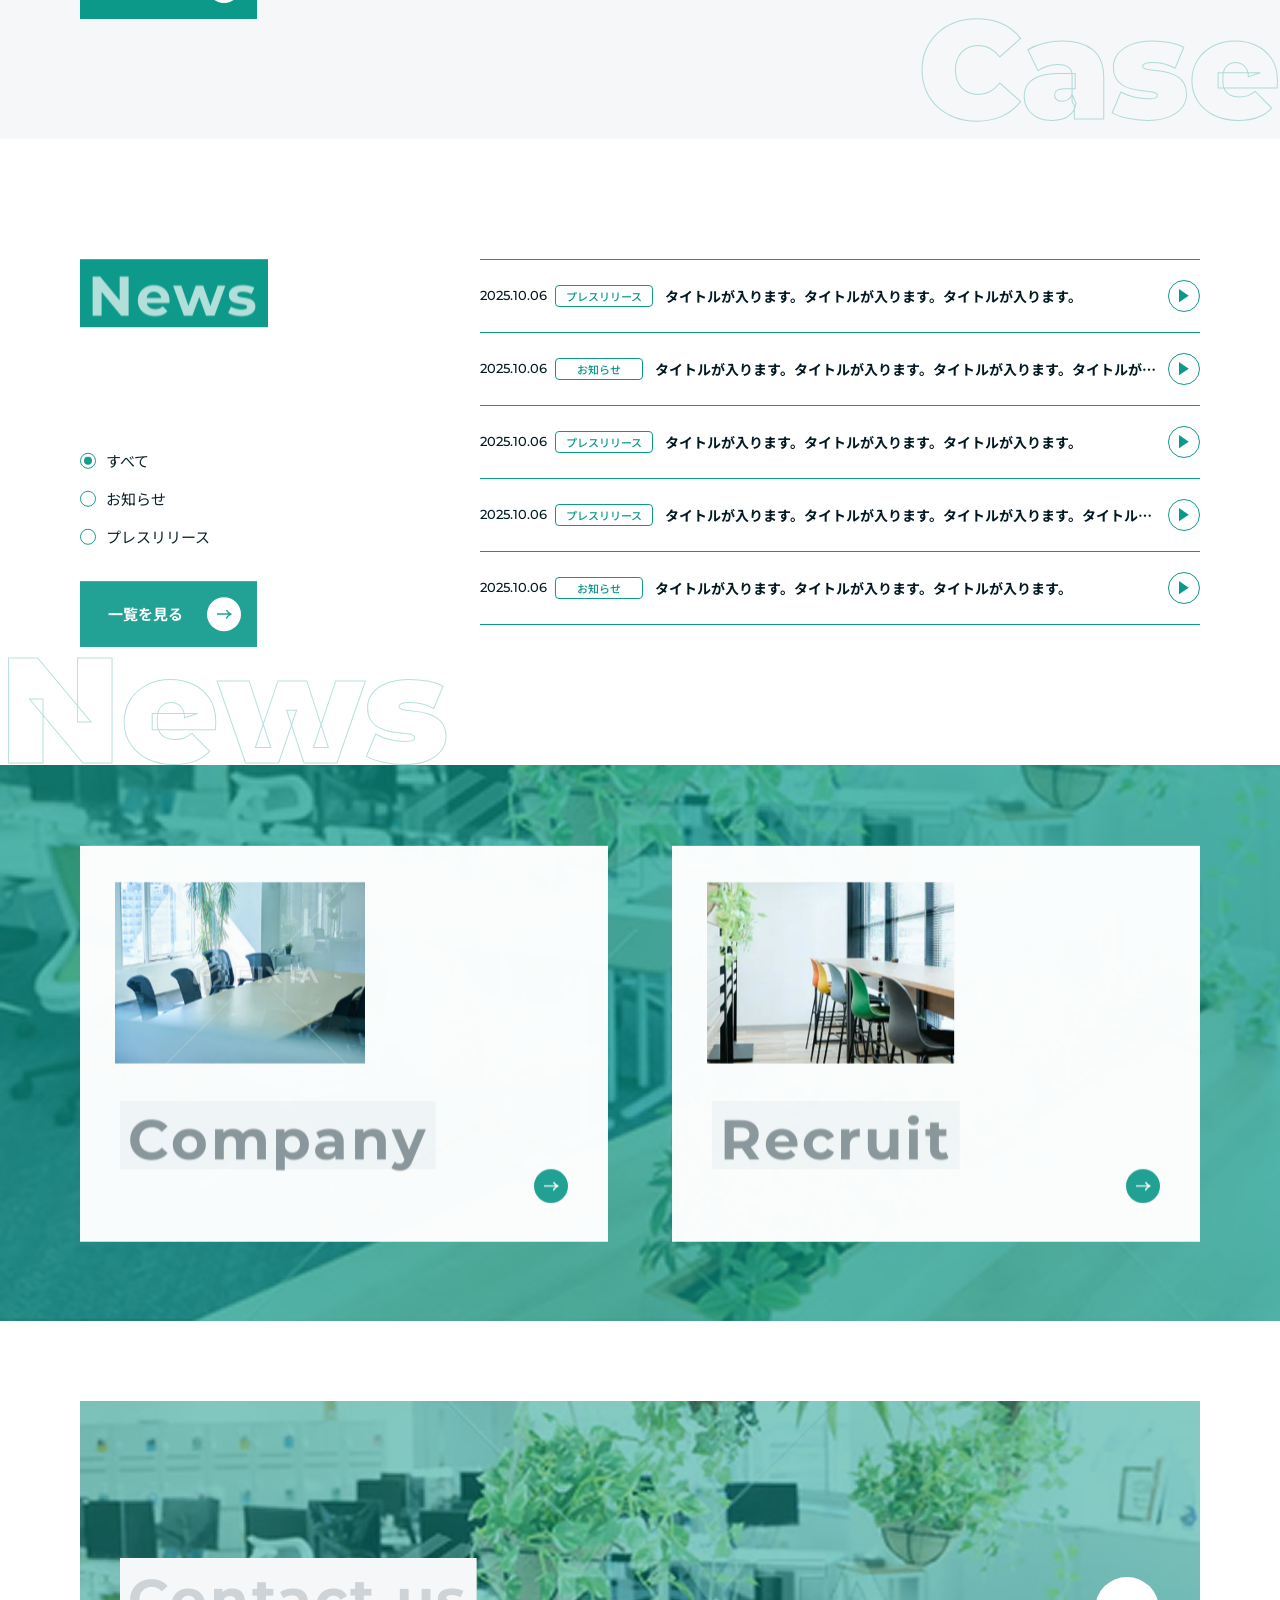
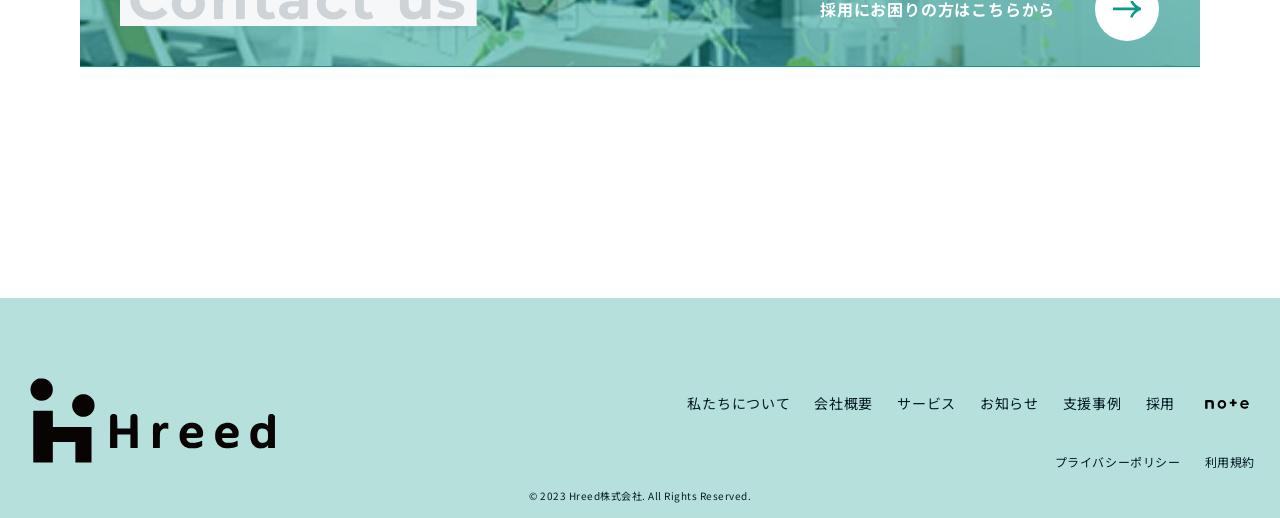
==== commit 7f36fcff: "支援事例(Case)ページを新設し、トップ/下層ページの演出を拡充 - 支援事例一覧・詳細を掲載するcase.htmlを新規追加(sass/_case.scss) - トップページのCompany/R" ====
--- a/index.html
+++ b/index.html
@@ -4,7 +4,7 @@
 <head>
   <meta charset="UTF-8">
   <meta name="viewport" content="width=device-width, initial-scale=1.0">
-  <script>
+  <!-- <script>
     (function () {
       try {
         if (sessionStorage.getItem("hreedOpeningPlayed") === "1") {
@@ -12,7 +12,7 @@
         }
       } catch (e) {}
     })();
-  </script>
+  </script> -->
   <link rel="preconnect" href="https://fonts.googleapis.com">
   <link rel="preconnect" href="https://fonts.gstatic.com" crossorigin>
   <link
@@ -343,7 +343,9 @@
         <div class="case__col">
           <article class="case__card">
             <p class="case__client">株式会社システム・リノベイト様</p>
-            <img class="case__photo" src="./img/top/case-photo-systemrenovate.jpg" alt="株式会社システム・リノベイト様">
+            <div class="case__photo-frame">
+              <img class="case__photo" src="./img/top/case-photo-systemrenovate.jpg" alt="株式会社システム・リノベイト様">
+            </div>
             <h3 class="case__card-title">研修満足度97%を達成!研修参加率も向上しました</h3>
             <p class="case__card-text">業種や従業員数、より詳しい効果についての説明が入ります。業種や従業員数、より詳しい効果についての説明が入ります。</p>
             <span class="case__pill">採用コンサル</span>
@@ -351,7 +353,9 @@
 
           <article class="case__card">
             <p class="case__client">freee株式会社様</p>
-            <img class="case__photo" src="./img/top/case-photo-freee.jpg" alt="freee株式会社様">
+            <div class="case__photo-frame">
+              <img class="case__photo" src="./img/top/case-photo-freee.jpg" alt="freee株式会社様">
+            </div>
             <h3 class="case__card-title">研修満足度97%を達成!研修参加率も向上しました</h3>
             <p class="case__card-text">業種や従業員数、より詳しい効果についての説明が入ります。業種や従業員数、より詳しい効果についての説明が入ります。</p>
             <span class="case__pill">RPO</span>
@@ -361,7 +365,9 @@
         <div class="case__col case__col--offset">
           <article class="case__card">
             <p class="case__client">freee株式会社様</p>
-            <img class="case__photo" src="./img/top/case-photo-freee.jpg" alt="freee株式会社様">
+            <div class="case__photo-frame">
+              <img class="case__photo" src="./img/top/case-photo-freee.jpg" alt="freee株式会社様">
+            </div>
             <h3 class="case__card-title">研修満足度97%を達成!研修参加率も向上しました</h3>
             <p class="case__card-text">業種や従業員数、より詳しい効果についての説明が入ります。業種や従業員数、より詳しい効果についての説明が入ります。</p>
             <span class="case__pill">RPO</span>
@@ -369,7 +375,9 @@
 
           <article class="case__card">
             <p class="case__client">株式会社システム・リノベイト様</p>
-            <img class="case__photo" src="./img/top/case-photo-systemrenovate.jpg" alt="株式会社システム・リノベイト様">
+            <div class="case__photo-frame">
+              <img class="case__photo" src="./img/top/case-photo-systemrenovate.jpg" alt="株式会社システム・リノベイト様">
+            </div>
             <h3 class="case__card-title">研修満足度97%を達成!研修参加率も向上しました</h3>
             <p class="case__card-text">業種や従業員数、より詳しい効果についての説明が入ります。業種や従業員数、より詳しい効果についての説明が入ります。</p>
             <span class="case__pill">採用コンサル</span>
@@ -502,8 +510,9 @@
                 <h3 class="sec-title__en"><span class="sec-title__text">Company</span></h3>
                 <p class="sec-title__ja"><span class="sec-title__text">会社概要</span></p>
               </div>
-              <span class="arrow-btn">
-                <img src="./img/common/icon-arrow_grn.svg" alt="矢印アイコン">
+              <span class="btn-more__arrow" aria-hidden="true">
+                <img src="./img/common/arrow-white.svg" alt="矢印アイコン" class="btn-more__arrow-icon btn-more__arrow-icon--current">
+                <img src="./img/common/arrow-white.svg" alt="" class="btn-more__arrow-icon btn-more__arrow-icon--next">
               </span>
             </div>
           </a>
@@ -519,8 +528,9 @@
                 <h3 class="sec-title__en"><span class="sec-title__text">Recruit</span></h3>
                 <p class="sec-title__ja"><span class="sec-title__text">採用情報</span></p>
               </div>
-              <span class="arrow-btn">
-                <img src="./img/common/icon-arrow_grn.svg" alt="矢印アイコン">
+              <span class="btn-more__arrow" aria-hidden="true">
+                <img src="./img/common/arrow-white.svg" alt="矢印アイコン" class="btn-more__arrow-icon btn-more__arrow-icon--current">
+                <img src="./img/common/arrow-white.svg" alt="" class="btn-more__arrow-icon btn-more__arrow-icon--next">
               </span>
             </div>
           </a>
@@ -534,6 +544,8 @@
     <div class="cta-banner__inner inner">
       <a href="./contact.html" class="cta-banner__link">
         <img src="./img/common/cta-bg.png" alt="お問い合わせ背景" class="cta-banner__bg">
+        <canvas class="cta-banner__canvas" aria-hidden="true"></canvas>
+        <span class="cta-banner__shine" aria-hidden="true"></span>
 
         <div class="cta-banner__wrapper">
           <div class="sec-title sec-title--reverse cta-banner__title">
@@ -593,12 +605,17 @@
   <script src="./js/ScrollTrigger.js"></script>
   <script src="./js/about-animation.js"></script>
   <script src="./js/sec-title-animation.js"></script>
+  <script src="./js/service-animation.js"></script>
+  <script src="./js/case-animation.js"></script>
+  <script src="./js/news-animation.js"></script>
+  <script src="./js/link-cards-animation.js"></script>
   <script src="./js/vendor/swiper-bundle.min.js"></script>
   <script src="./js/mv-slideshow.js"></script>
   <script src="./js/vendor/three.min.js"></script>
   <script src="./js/vendor/SVGLoader.js"></script>
   <script src="./js/opening-logo.js"></script>
   <script src="./js/opening-animation.js"></script>
+  <script src="./js/cta-banner-animation.js"></script>
 </body>
 
 </html>
--- a/css/style.css
+++ b/css/style.css
@@ -711,6 +711,7 @@
   display: block;
   pointer-events: none;
   z-index: 0;
+  will-change: transform;
 }
 
 .lower-mv__deco--01 {
@@ -1973,11 +1974,16 @@
   border-bottom: 1px solid #0c998a;
 }
 
+.case__photo-frame {
+  display: block;
+  overflow: hidden;
+  border: 1px solid #0c998a;
+}
+
 .case__photo {
   width: 100%;
   aspect-ratio: 532/308;
   object-fit: cover;
-  border: 1px solid #0c998a;
 }
 
 .case__card-title {
@@ -3942,6 +3948,128 @@
 }
 
 /* ==================================================
+*  case list page
+================================================== */
+/* ---------- filter ---------- */
+.case-list__filter {
+  display: flex;
+  flex-wrap: wrap;
+  justify-content: center;
+  gap: 1rem;
+}
+@media screen and (max-width: 768px) {
+  .case-list__filter {
+    gap: 0.5rem;
+  }
+}
+
+.case-list__filter-link {
+  display: inline-flex;
+  align-items: center;
+  justify-content: center;
+  padding: 0.4375rem 0.9375rem;
+  border: 1px solid #0c998a;
+  background-color: #ffffff;
+  color: #031A23;
+  font-size: 1rem;
+  line-height: 1.4375;
+  letter-spacing: 0.05em;
+  font-weight: 500;
+}
+.case-list__filter-link.is-active {
+  background-color: #0c998a;
+  color: #ffffff;
+}
+@media screen and (max-width: 768px) {
+  .case-list__filter-link {
+    padding: 0.5rem 1rem;
+    font-size: 0.75rem;
+    line-height: 1.5;
+    letter-spacing: 0.05em;
+    font-weight: 500;
+  }
+}
+
+/* ---------- grid（トップページのcase__cardを再利用、案内列のオフセットなしで揃える） ---------- */
+.case-list__grid {
+  margin-top: 5rem;
+}
+@media screen and (max-width: 768px) {
+  .case-list__grid {
+    margin-top: 3.75rem;
+  }
+}
+
+/* ---------- pagination ---------- */
+.case-pagination {
+  margin-top: 5rem;
+  display: flex;
+  align-items: center;
+  justify-content: center;
+  gap: 1.5rem;
+}
+@media screen and (max-width: 768px) {
+  .case-pagination {
+    margin-top: 2.5rem;
+    gap: 0.75rem;
+  }
+}
+
+.case-pagination__arrow {
+  flex-shrink: 0;
+  width: 1.5rem;
+  height: 1.5rem;
+  display: block;
+  background-color: #0c998a;
+  border-radius: 50%;
+}
+.case-pagination__arrow.is-disabled {
+  opacity: 0.2;
+  pointer-events: none;
+}
+@media screen and (max-width: 768px) {
+  .case-pagination__arrow {
+    width: 1.25rem;
+    height: 1.25rem;
+  }
+}
+
+.case-pagination__list {
+  display: flex;
+  align-items: center;
+  gap: 1.5rem;
+  margin: 0 1rem;
+}
+@media screen and (max-width: 768px) {
+  .case-pagination__list {
+    gap: 1.25rem;
+    margin: 0 0.5rem;
+  }
+}
+
+.case-pagination__link {
+  display: inline-flex;
+  align-items: center;
+  justify-content: center;
+  color: #031A23;
+  font-size: 1.25rem;
+  line-height: 1.45;
+  letter-spacing: 0em;
+  font-weight: 700;
+}
+.case-pagination__link.is-current {
+  color: #0c998a;
+}
+@media screen and (max-width: 768px) {
+  .case-pagination__link {
+    font-size: 0.9375rem;
+    line-height: 1.3333333333;
+    letter-spacing: 0.05em;
+    font-weight: 700;
+  }
+}
+
+/* ==================================================
 *  case detail page
 ================================================== */
 /* ---------- hero（装飾なし・専用のメインビュー） ---------- */
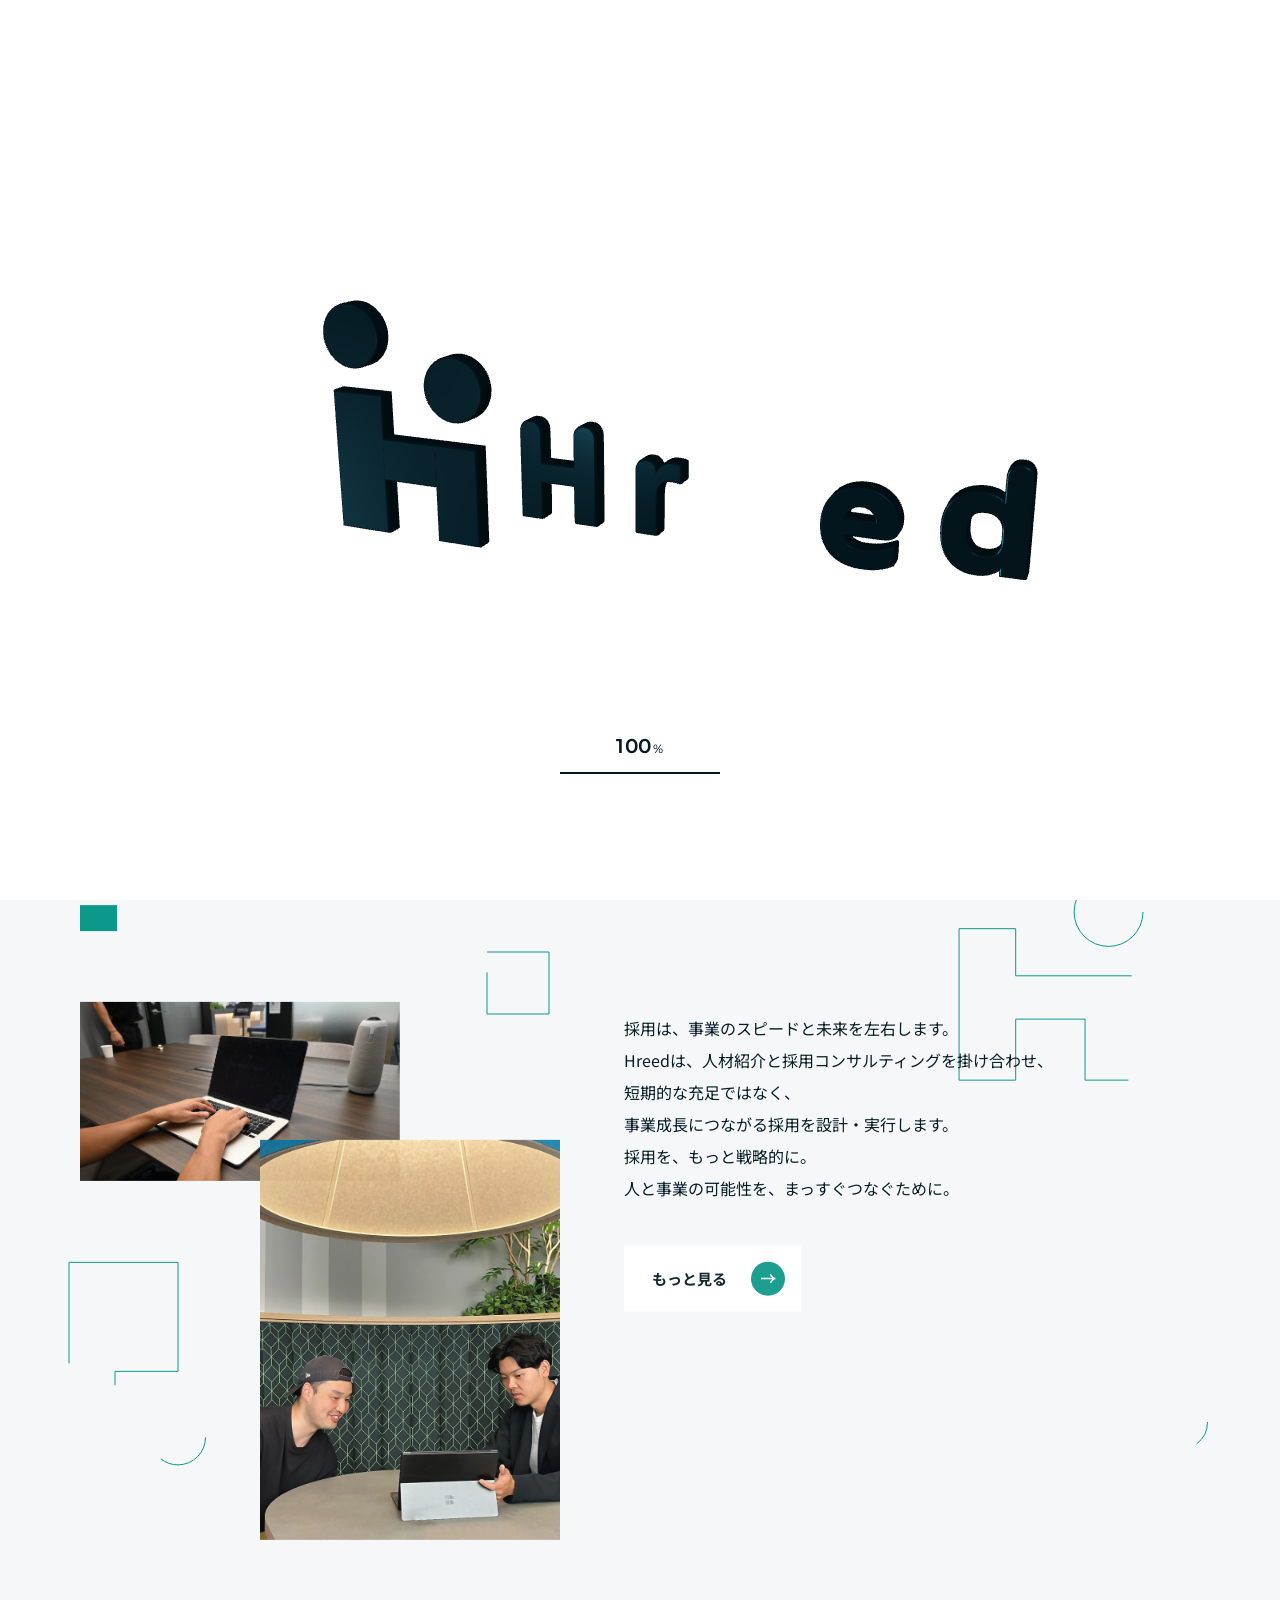
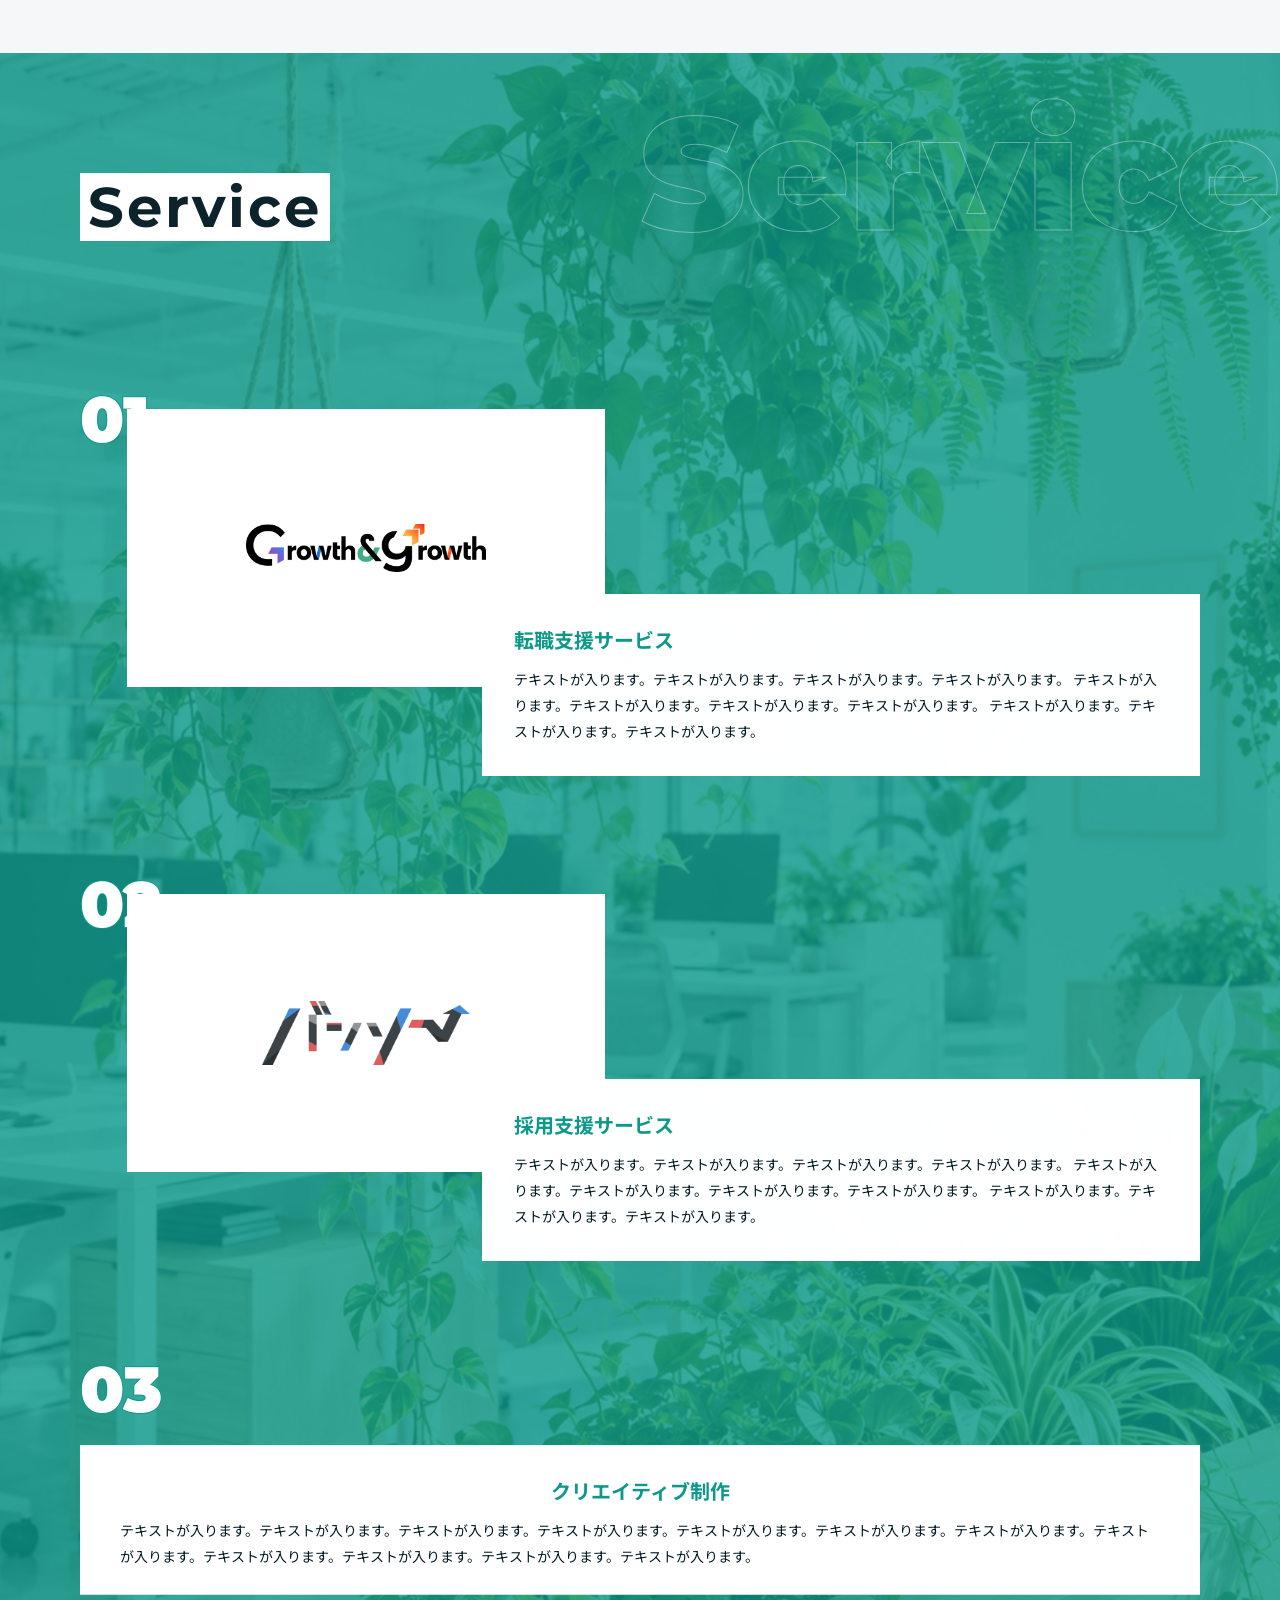
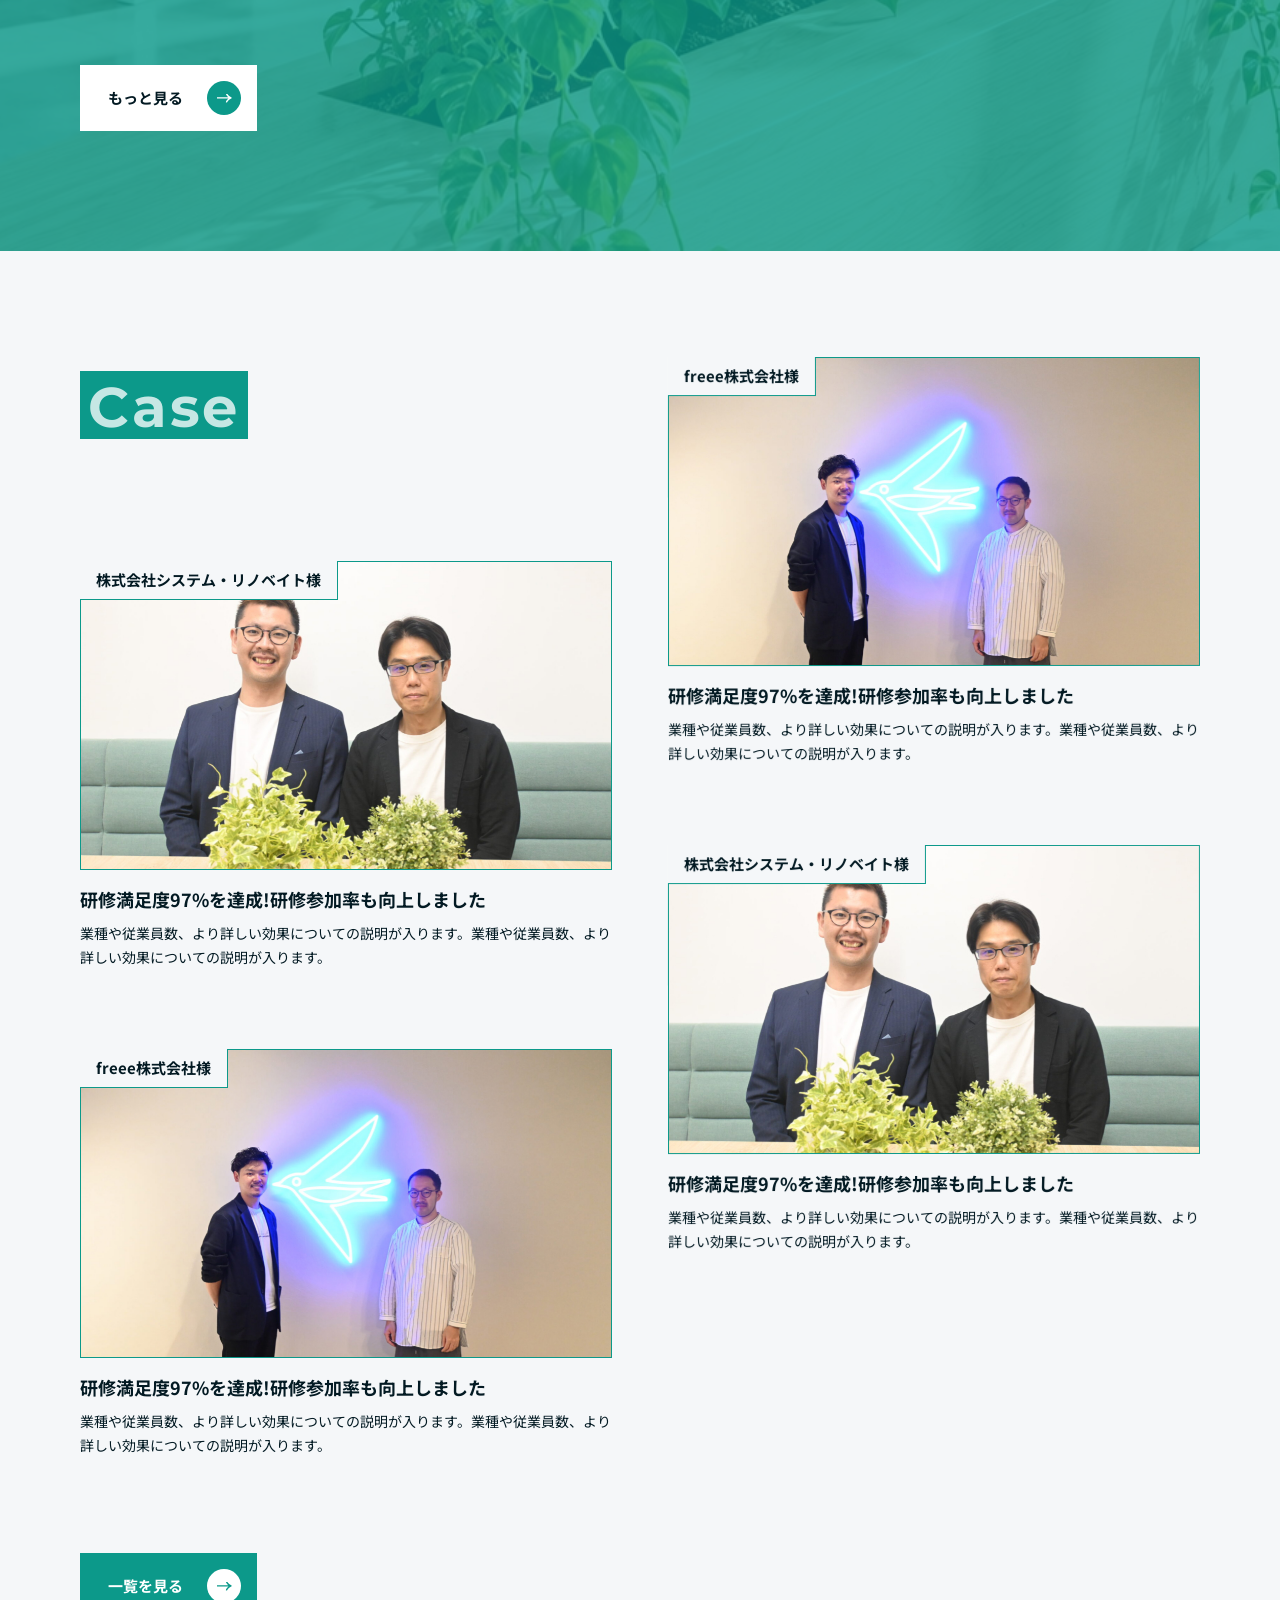
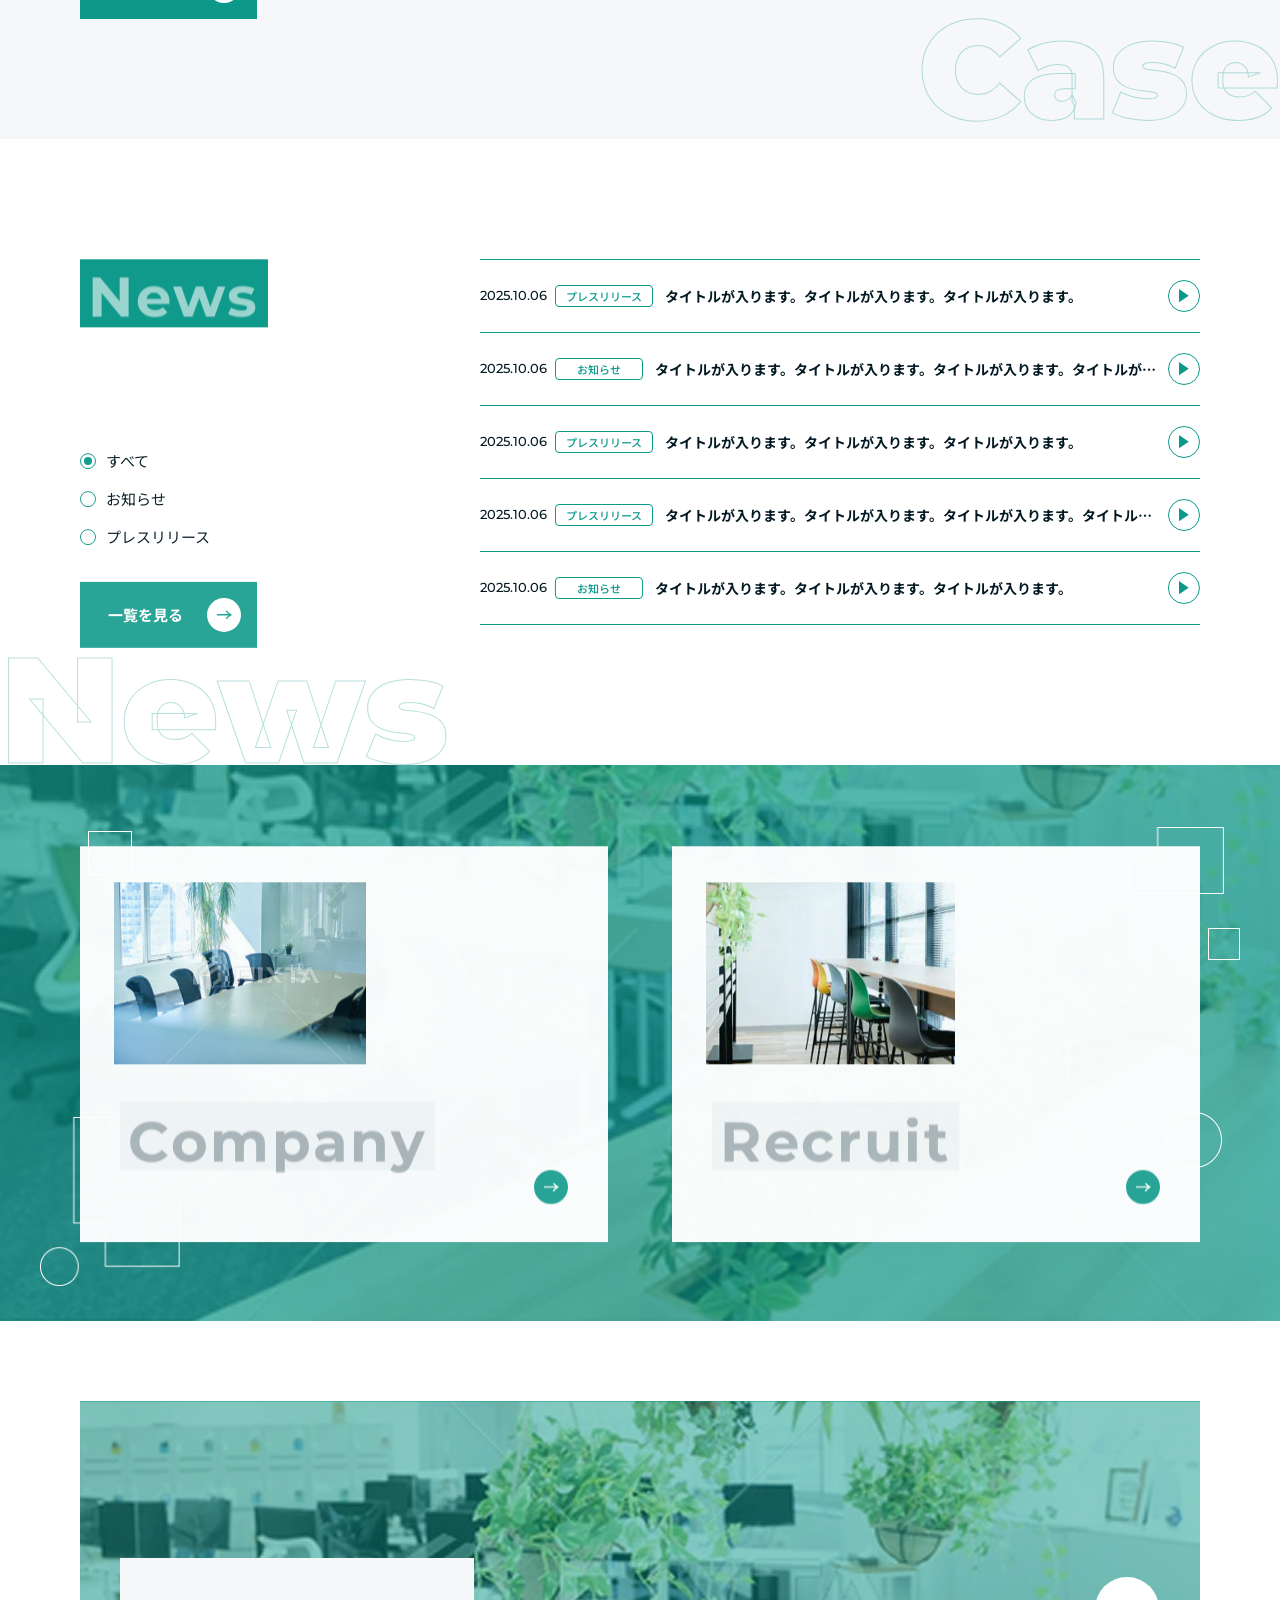
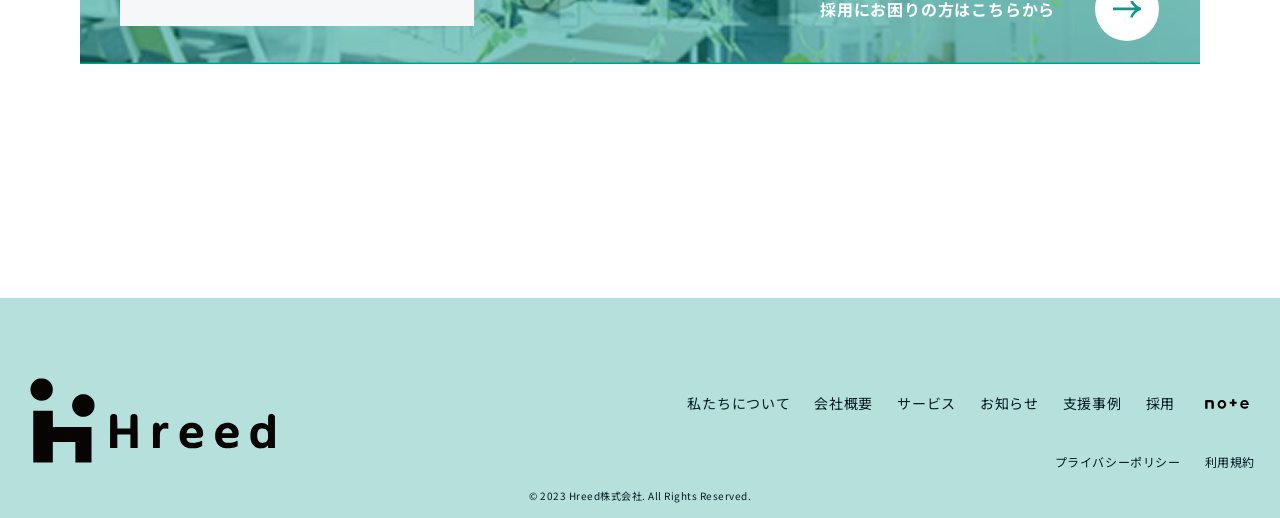
==== commit 17b2f808: "トップページのCompany/Recruitリンクカードにも共通の装飾画像(link-deco)を追加 about.html/company.htmlと同じ装飾を加え、見た目のずれをなくす。 (cla" ====
--- a/index.html
+++ b/index.html
@@ -537,6 +537,11 @@
         </li>
       </ul>
     </div>
+    <img src="./img/common/link-deco01.png" alt="装飾01" class="link-cards__deco link-cards__deco--01">
+    <img src="./img/common/link-deco02.png" alt="装飾02" class="link-cards__deco link-cards__deco--02">
+    <img src="./img/common/link-deco03.png" alt="装飾03" class="link-cards__deco link-cards__deco--03">
+    <img src="./img/common/link-deco04.png" alt="装飾04" class="link-cards__deco link-cards__deco--04">
+    <img src="./img/common/link-deco05.png" alt="装飾05" class="link-cards__deco link-cards__deco--05">
   </section>
 
   <!-- ================= CTA banner (Contact) ================= -->
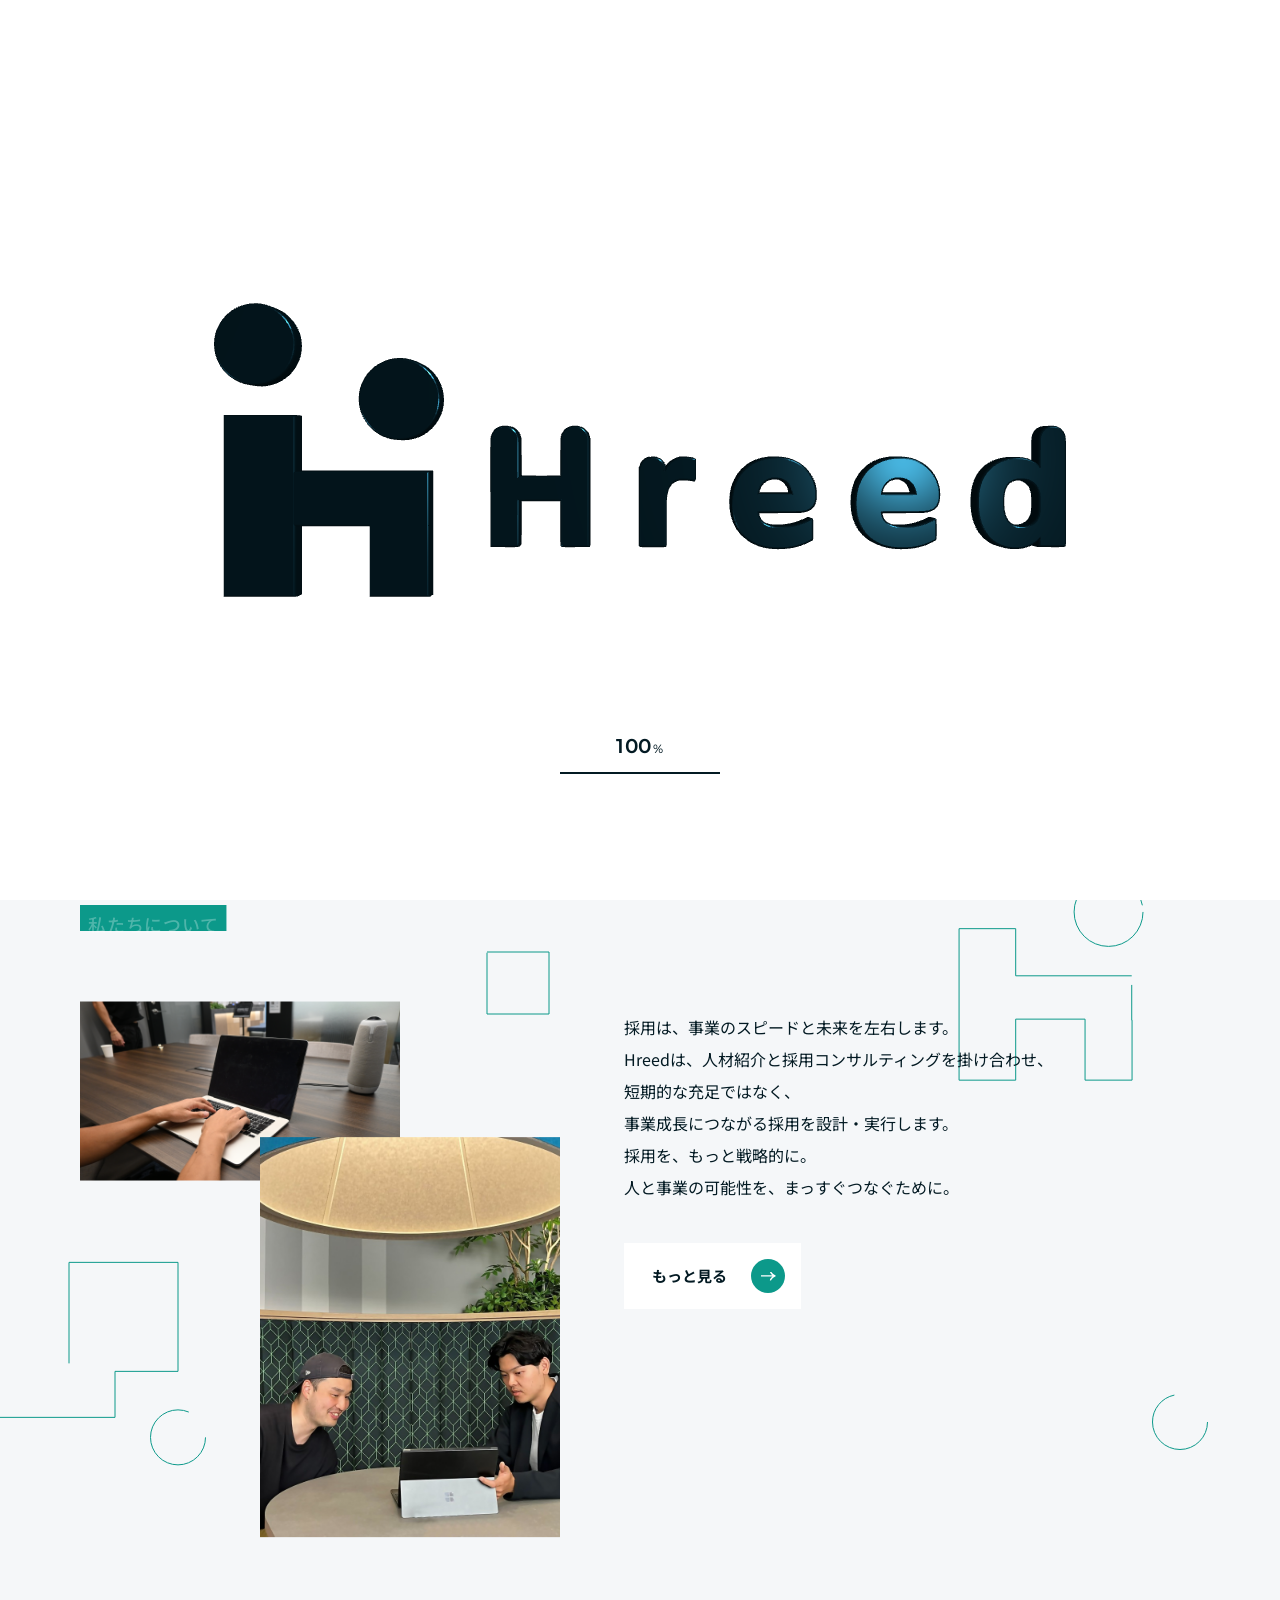
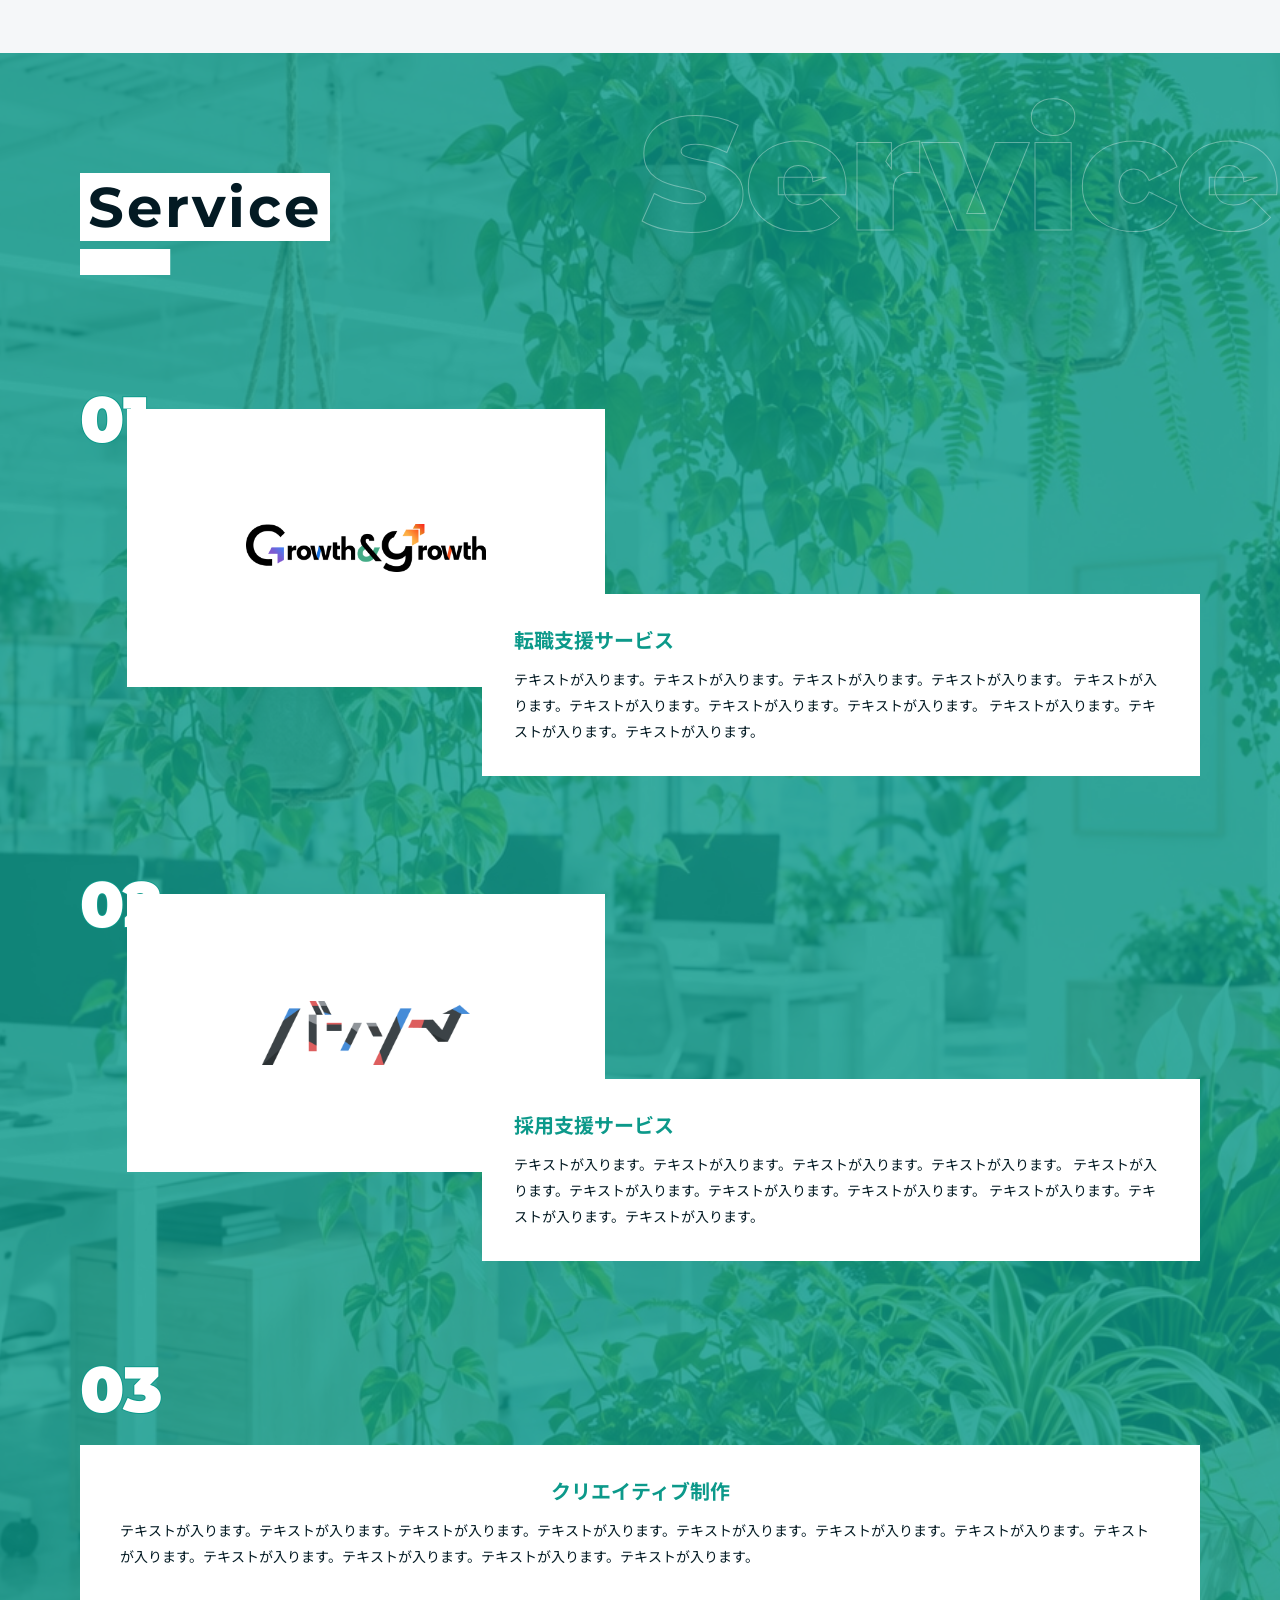
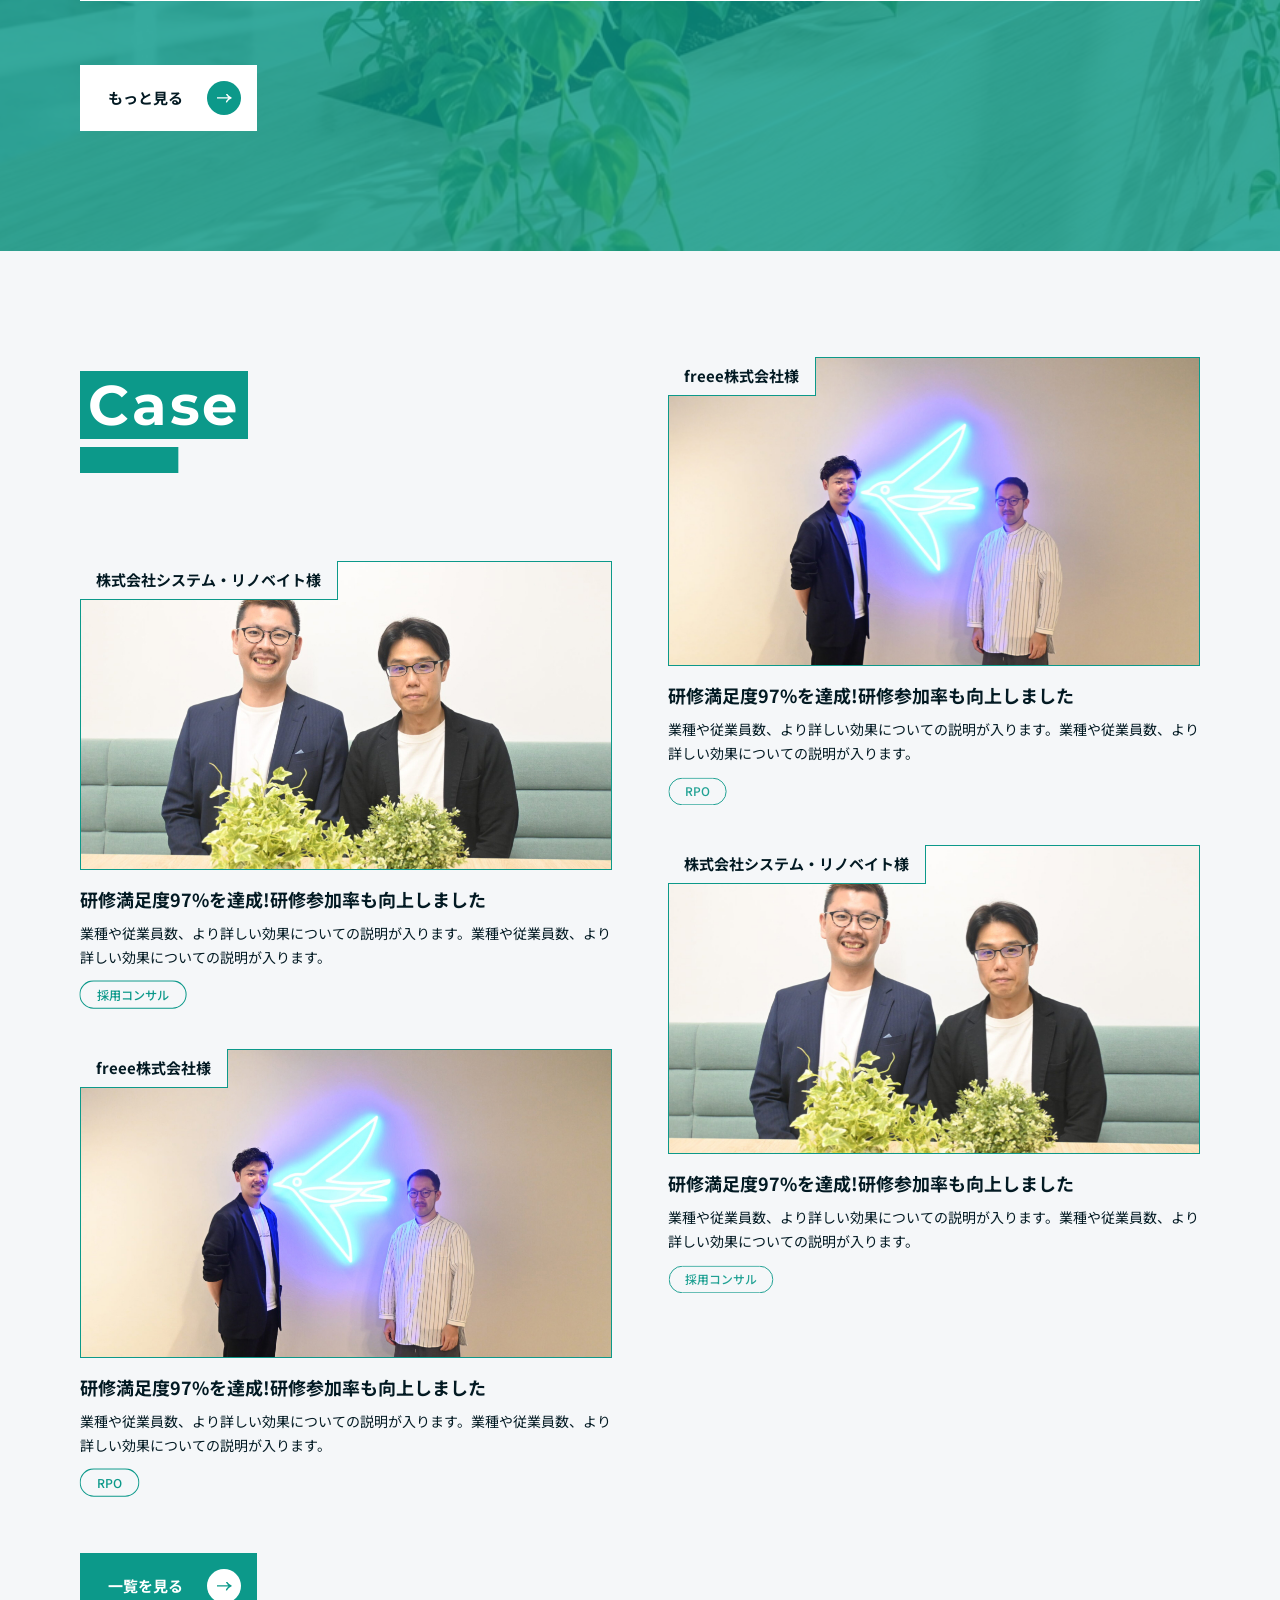
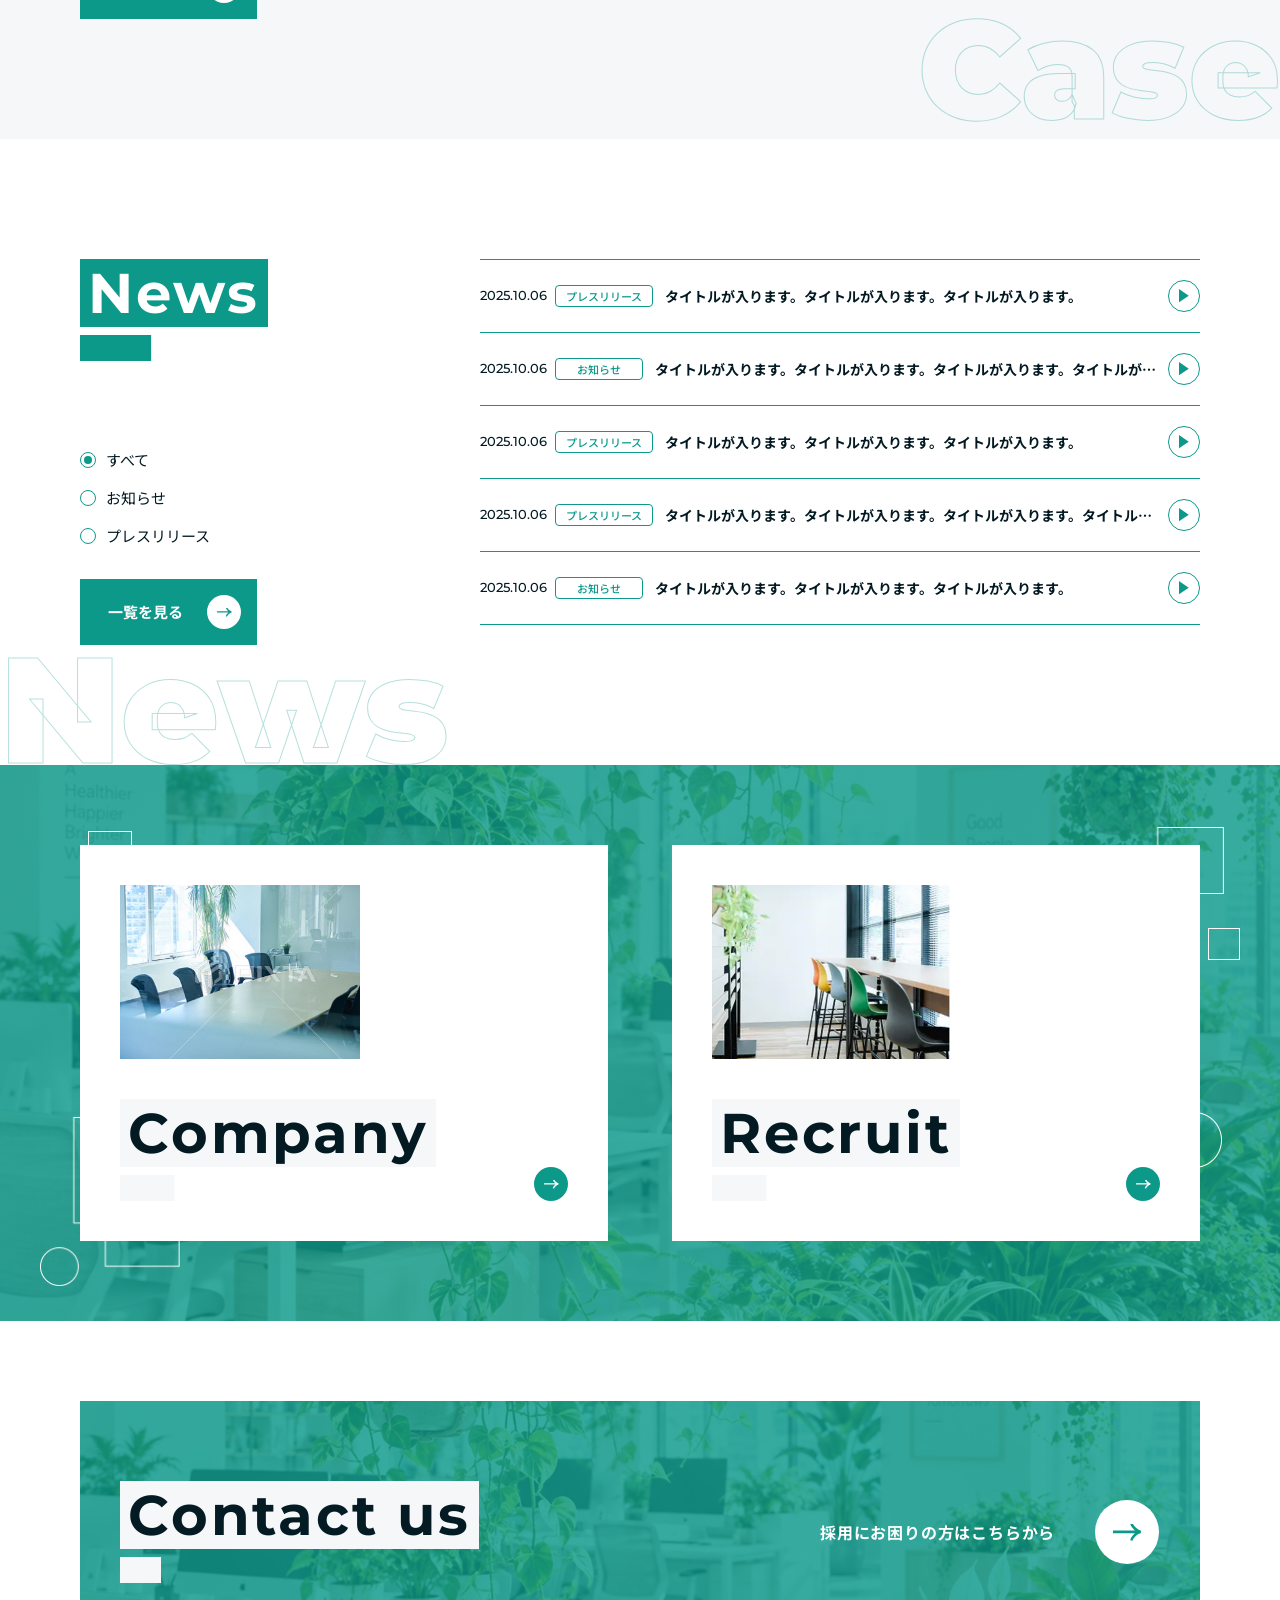
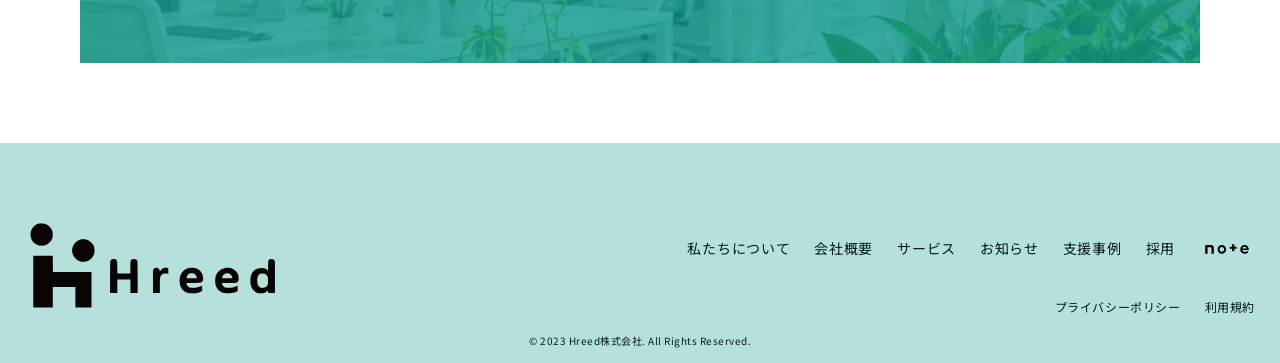
==== commit 16055614: "CTAバナー・リンクカードの背景をservice-bg+緑オーバーレイに変更し、About用画像を追加 Co-Authored-By: Claude Opus 5.5 (1M context) <no" ====
--- a/index.html
+++ b/index.html
@@ -548,9 +548,7 @@
   <section class="cta-banner">
     <div class="cta-banner__inner inner">
       <a href="./contact.html" class="cta-banner__link">
-        <img src="./img/common/cta-bg.png" alt="お問い合わせ背景" class="cta-banner__bg">
-        <canvas class="cta-banner__canvas" aria-hidden="true"></canvas>
-        <span class="cta-banner__shine" aria-hidden="true"></span>
+        <img src="./img/top/service-bg.jpg" alt="お問い合わせ背景" class="cta-banner__bg">
 
         <div class="cta-banner__wrapper">
           <div class="sec-title sec-title--reverse cta-banner__title">
@@ -620,7 +618,6 @@
   <script src="./js/vendor/SVGLoader.js"></script>
   <script src="./js/opening-logo.js"></script>
   <script src="./js/opening-animation.js"></script>
-  <script src="./js/cta-banner-animation.js"></script>
 </body>
 
 </html>
--- a/css/style.css
+++ b/css/style.css
@@ -833,8 +833,9 @@
 .link-cards {
   position: relative;
   overflow: hidden;
-  background-image: url(../img/common/link-bg.png);
+  background-image: linear-gradient(rgba(12, 153, 138, 0.82), rgba(12, 153, 138, 0.82)), url(../img/top/service-bg.jpg);
   background-repeat: no-repeat;
+  background-position: center;
   background-size: cover;
   padding-top: 5rem;
   padding-bottom: 5rem;
@@ -1024,6 +1025,14 @@
   position: relative;
   display: block;
   overflow: hidden;
+}
+.cta-banner__link::before {
+  content: "";
+  position: absolute;
+  inset: 0;
+  background-color: #0c998a;
+  opacity: 0.82;
+  pointer-events: none;
 }
 
 .cta-banner__bg {
